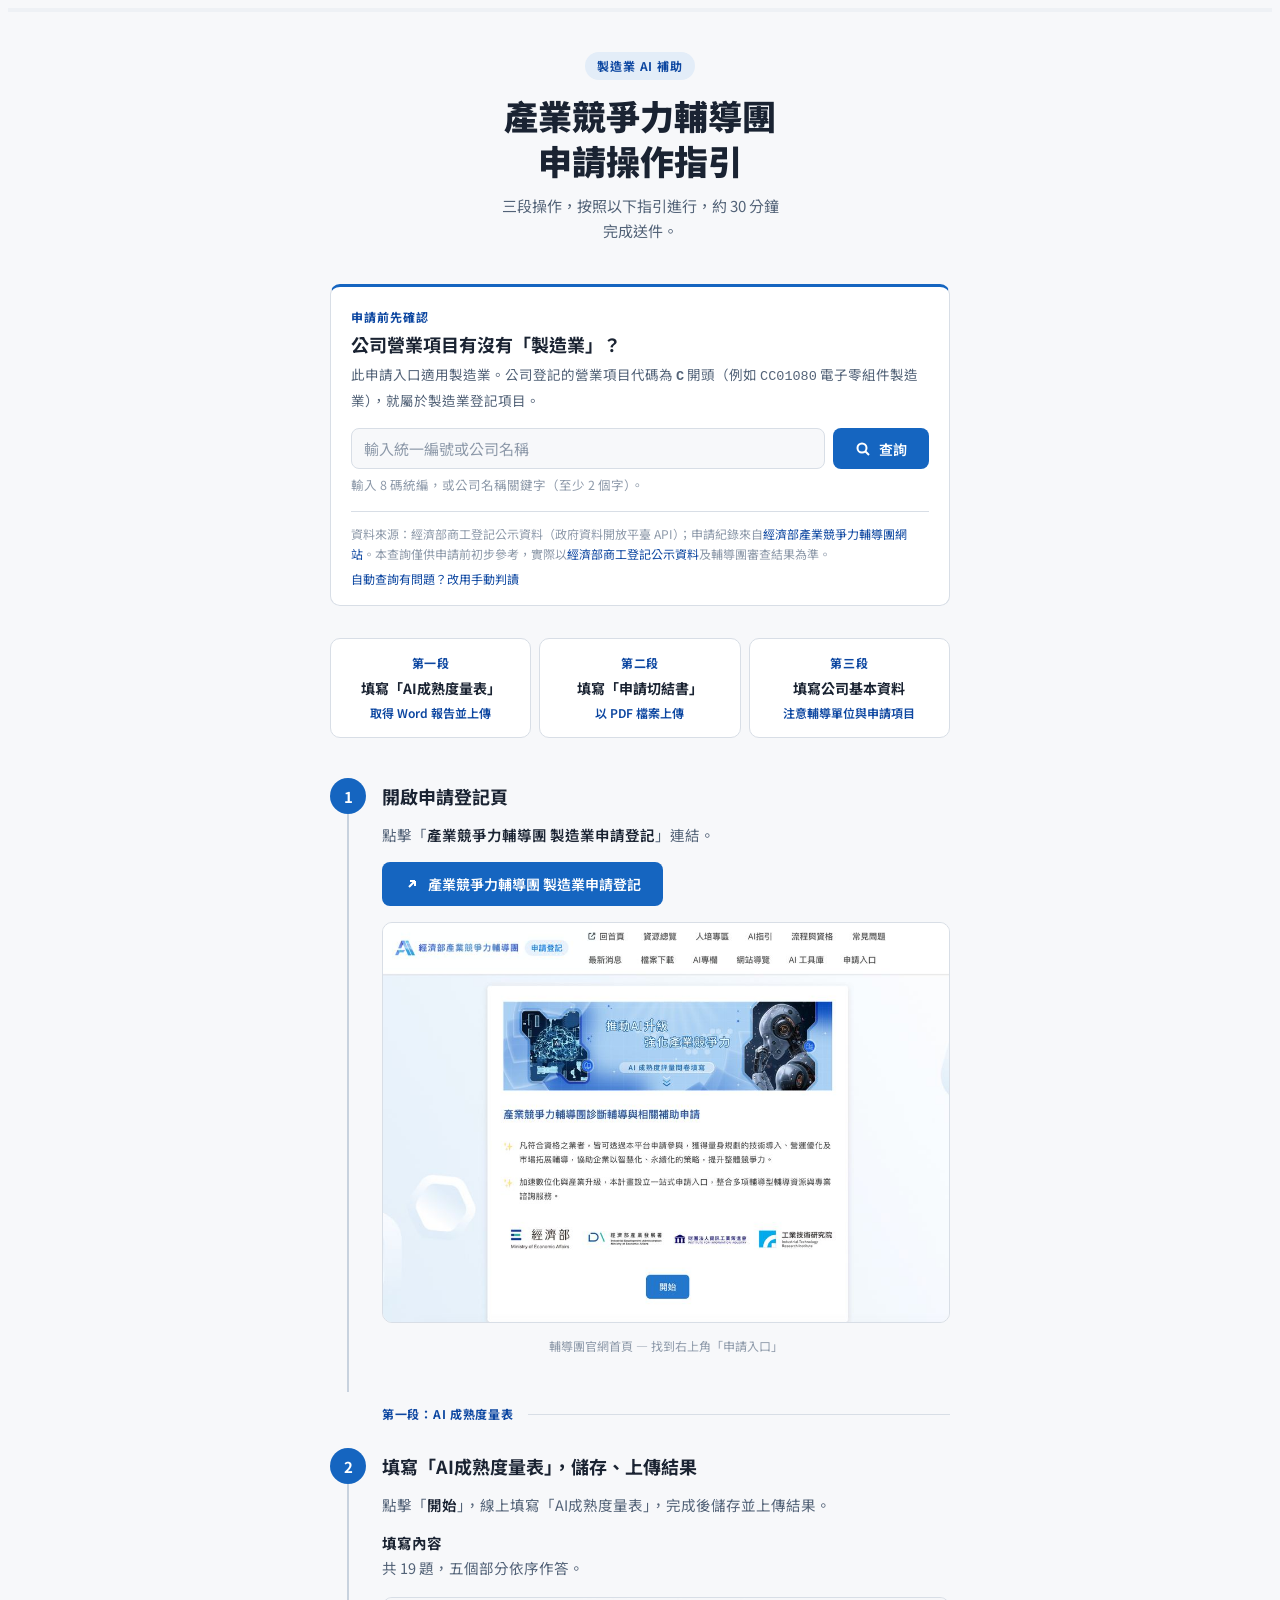
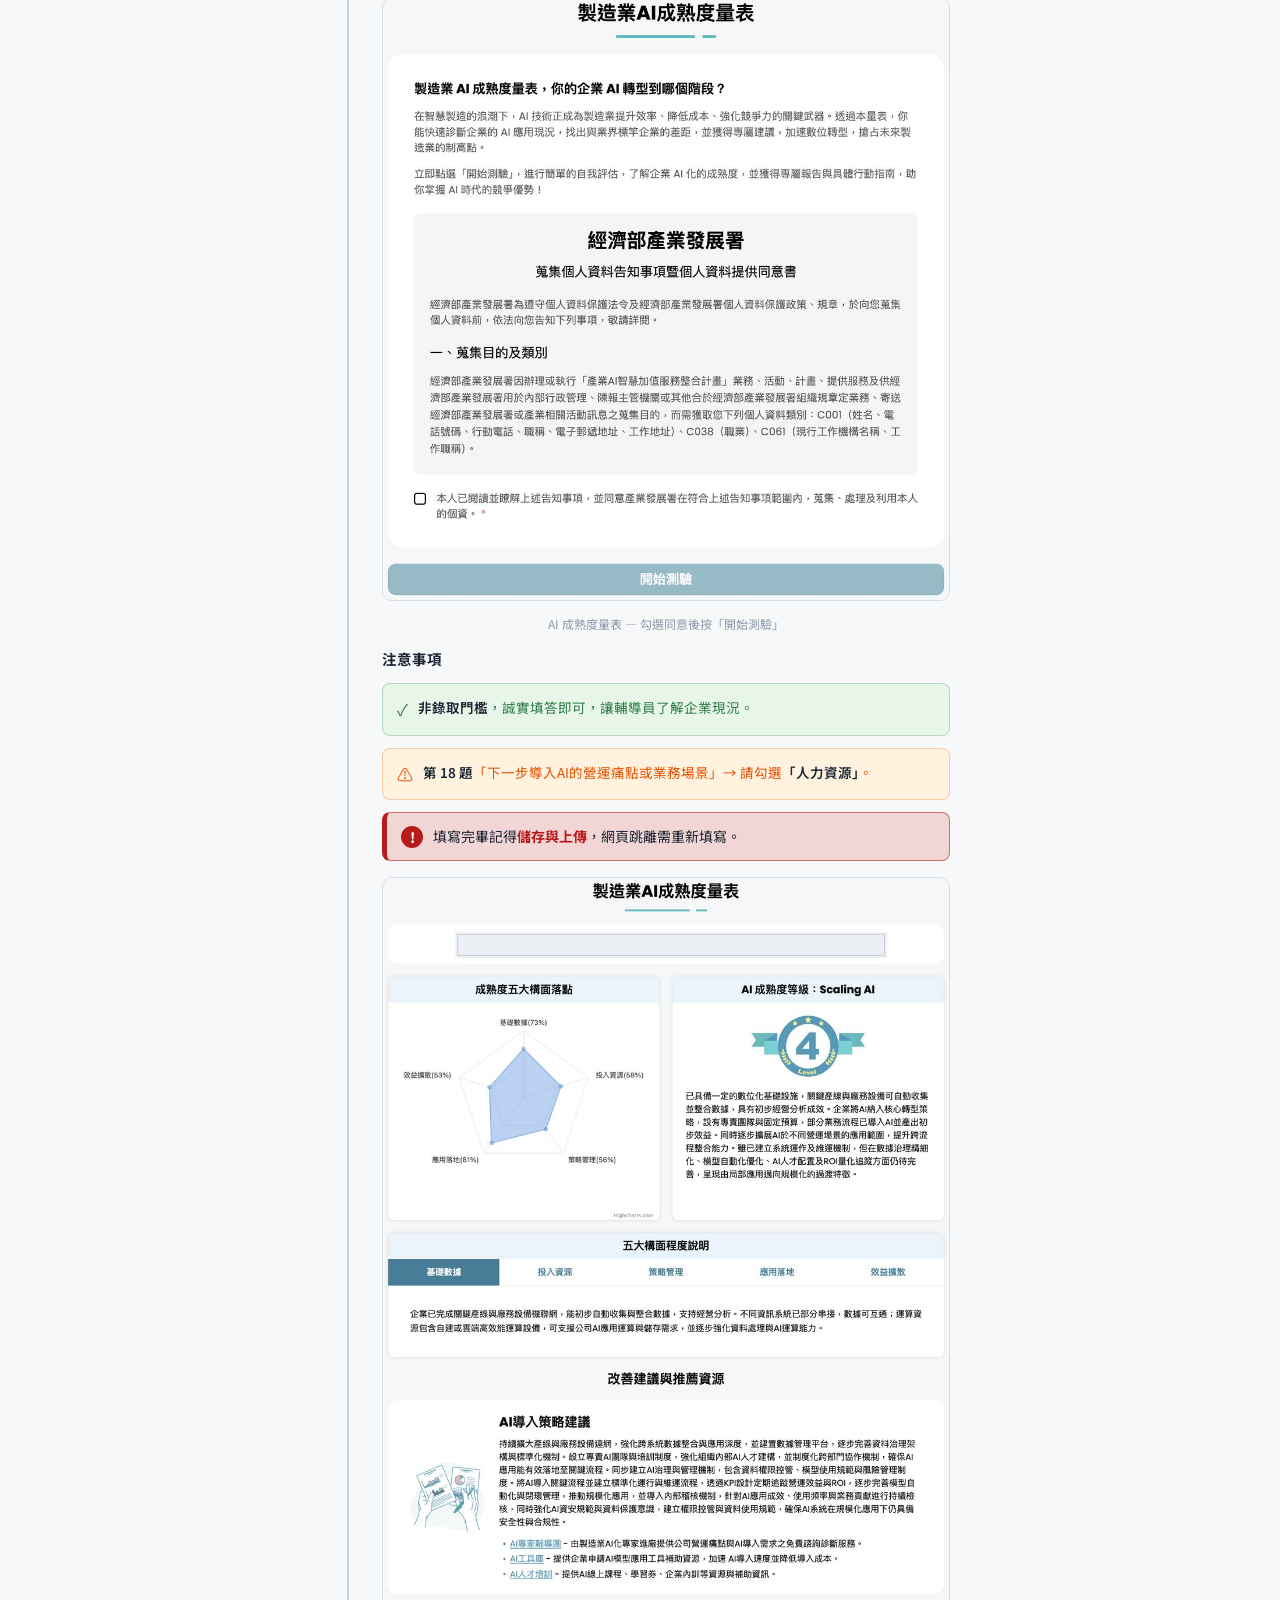
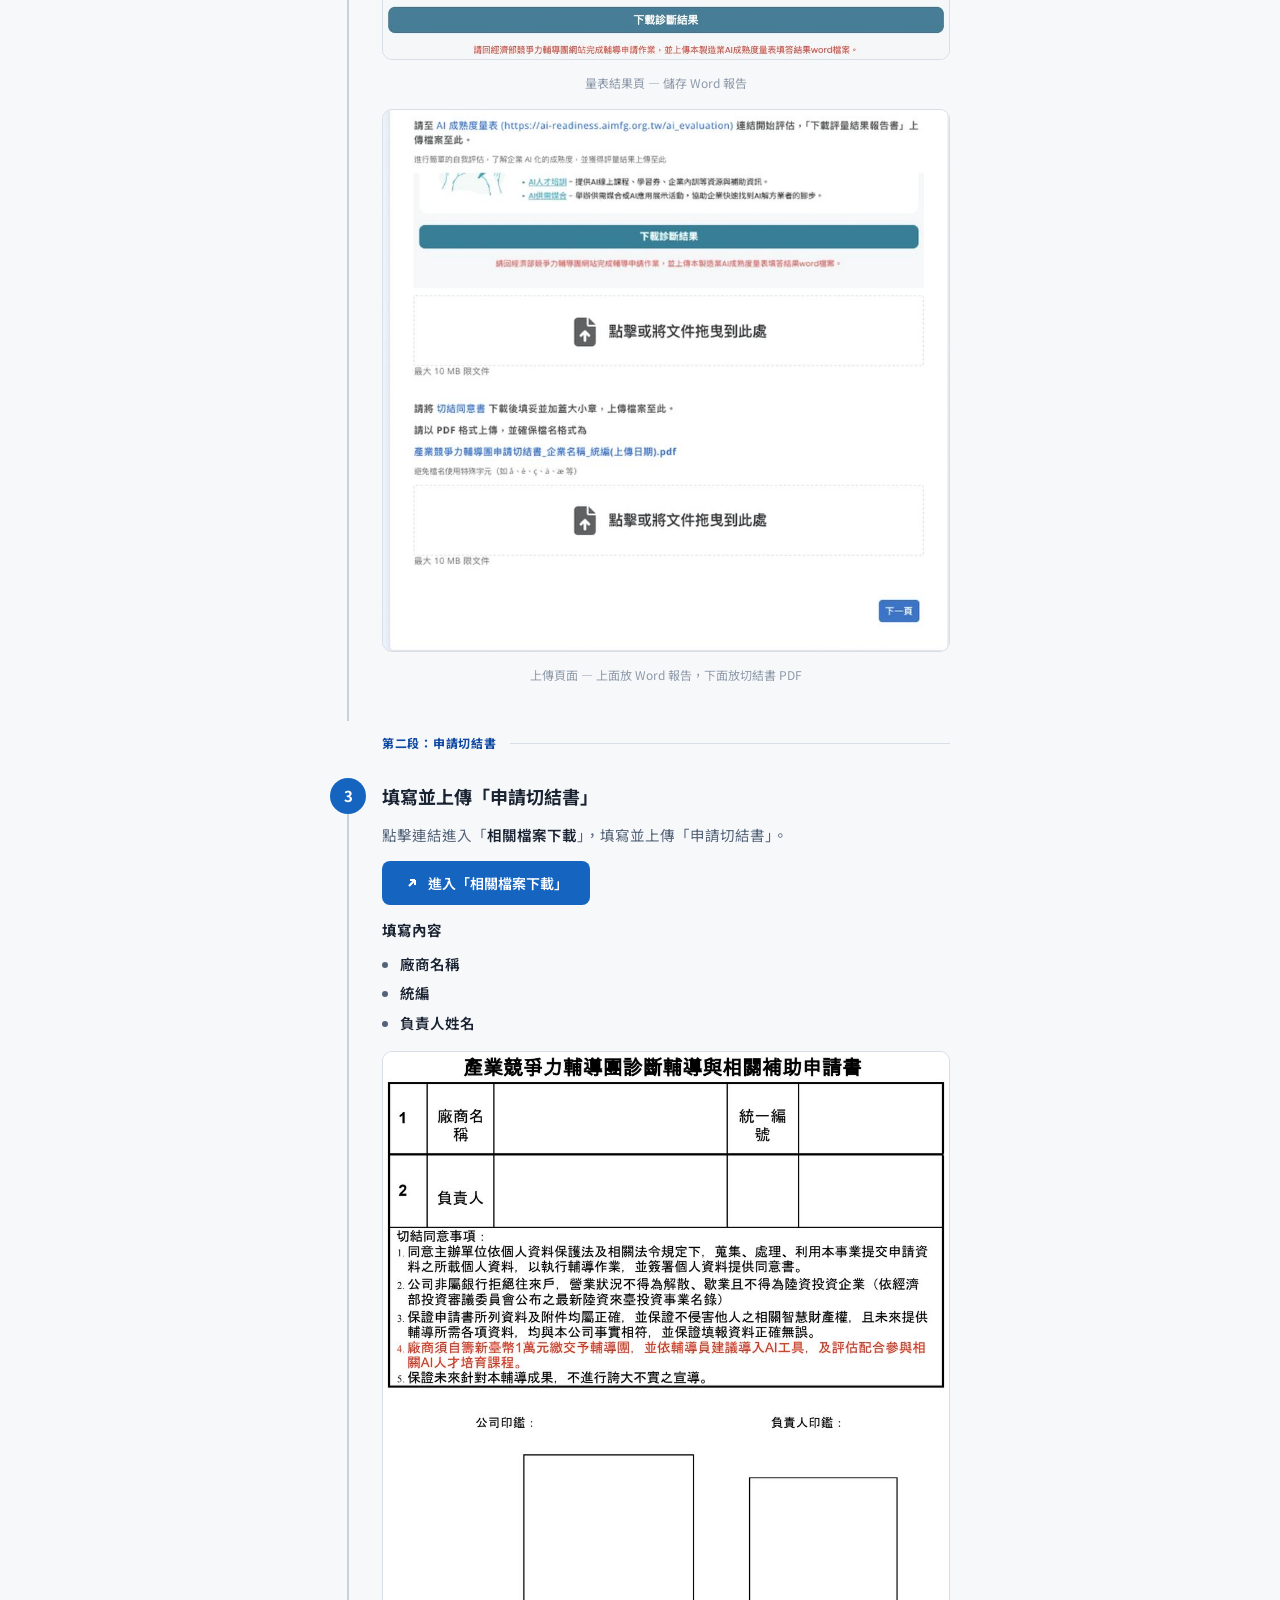
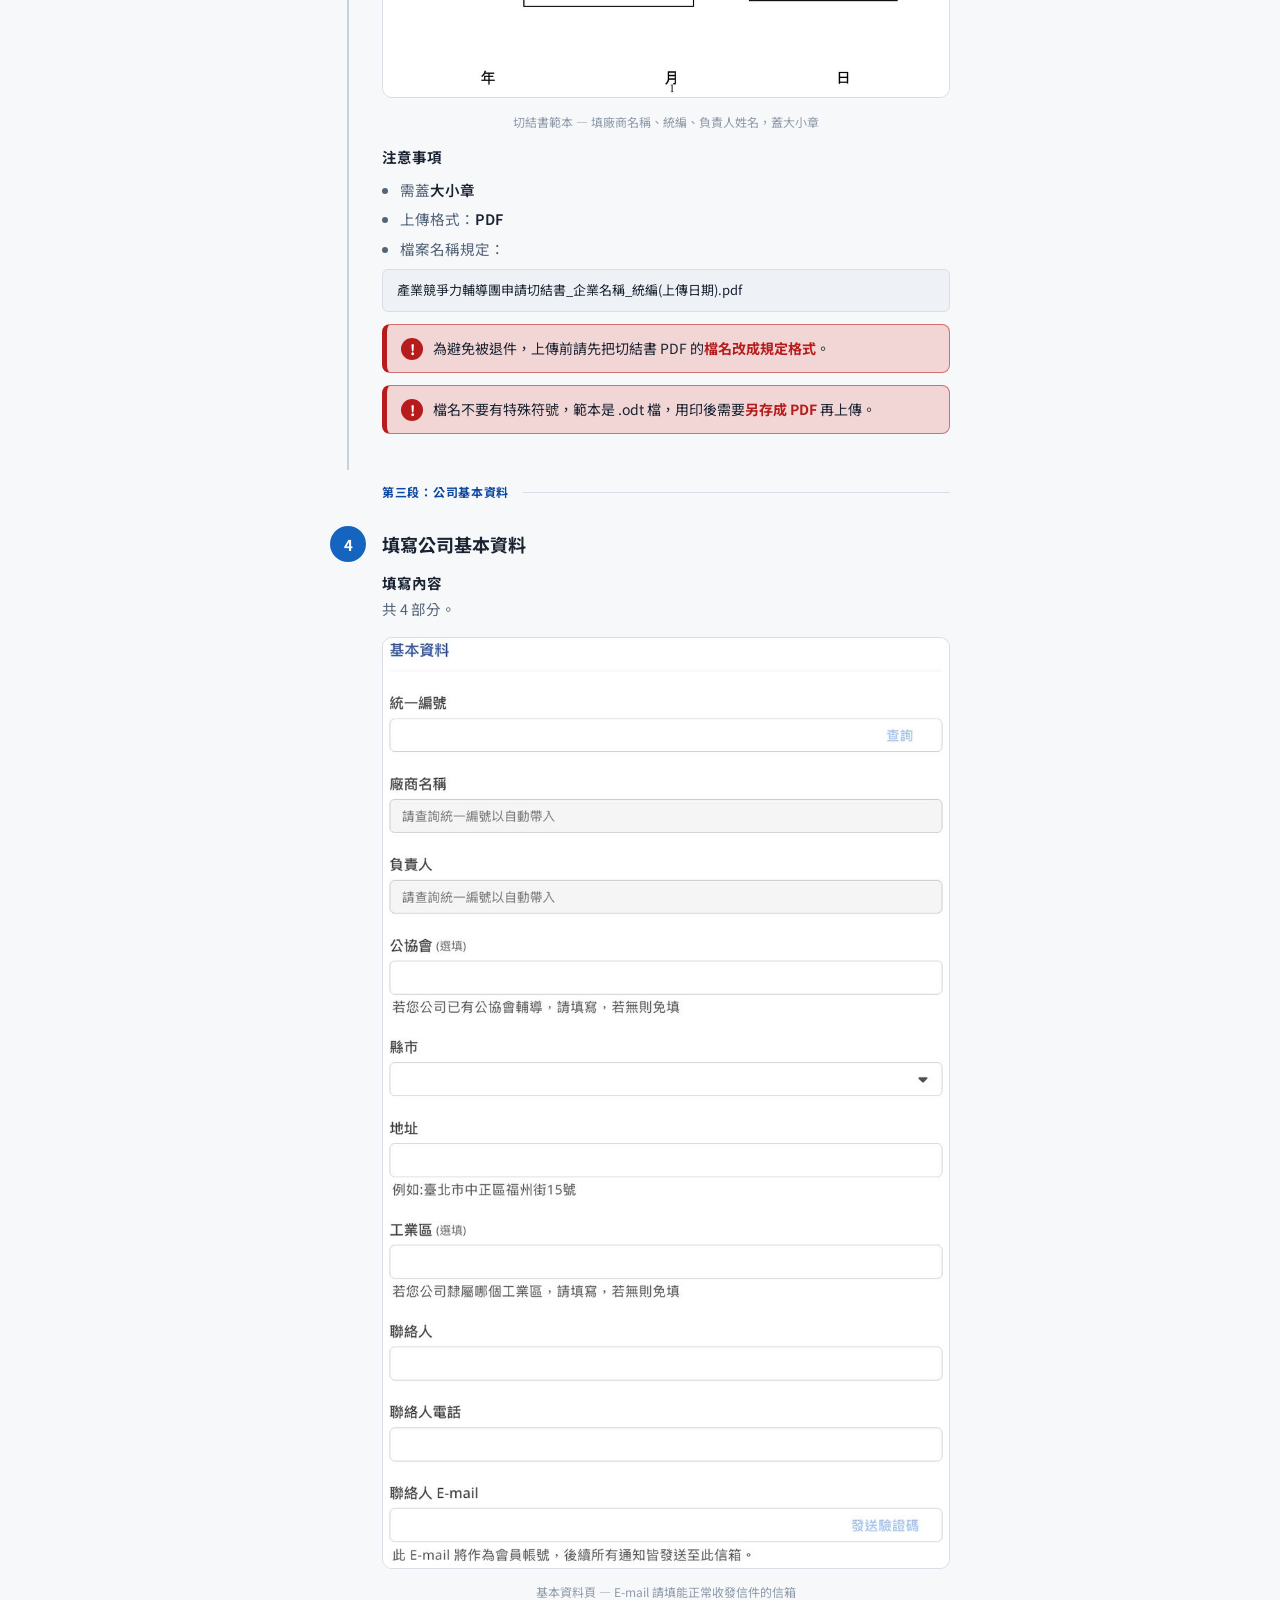
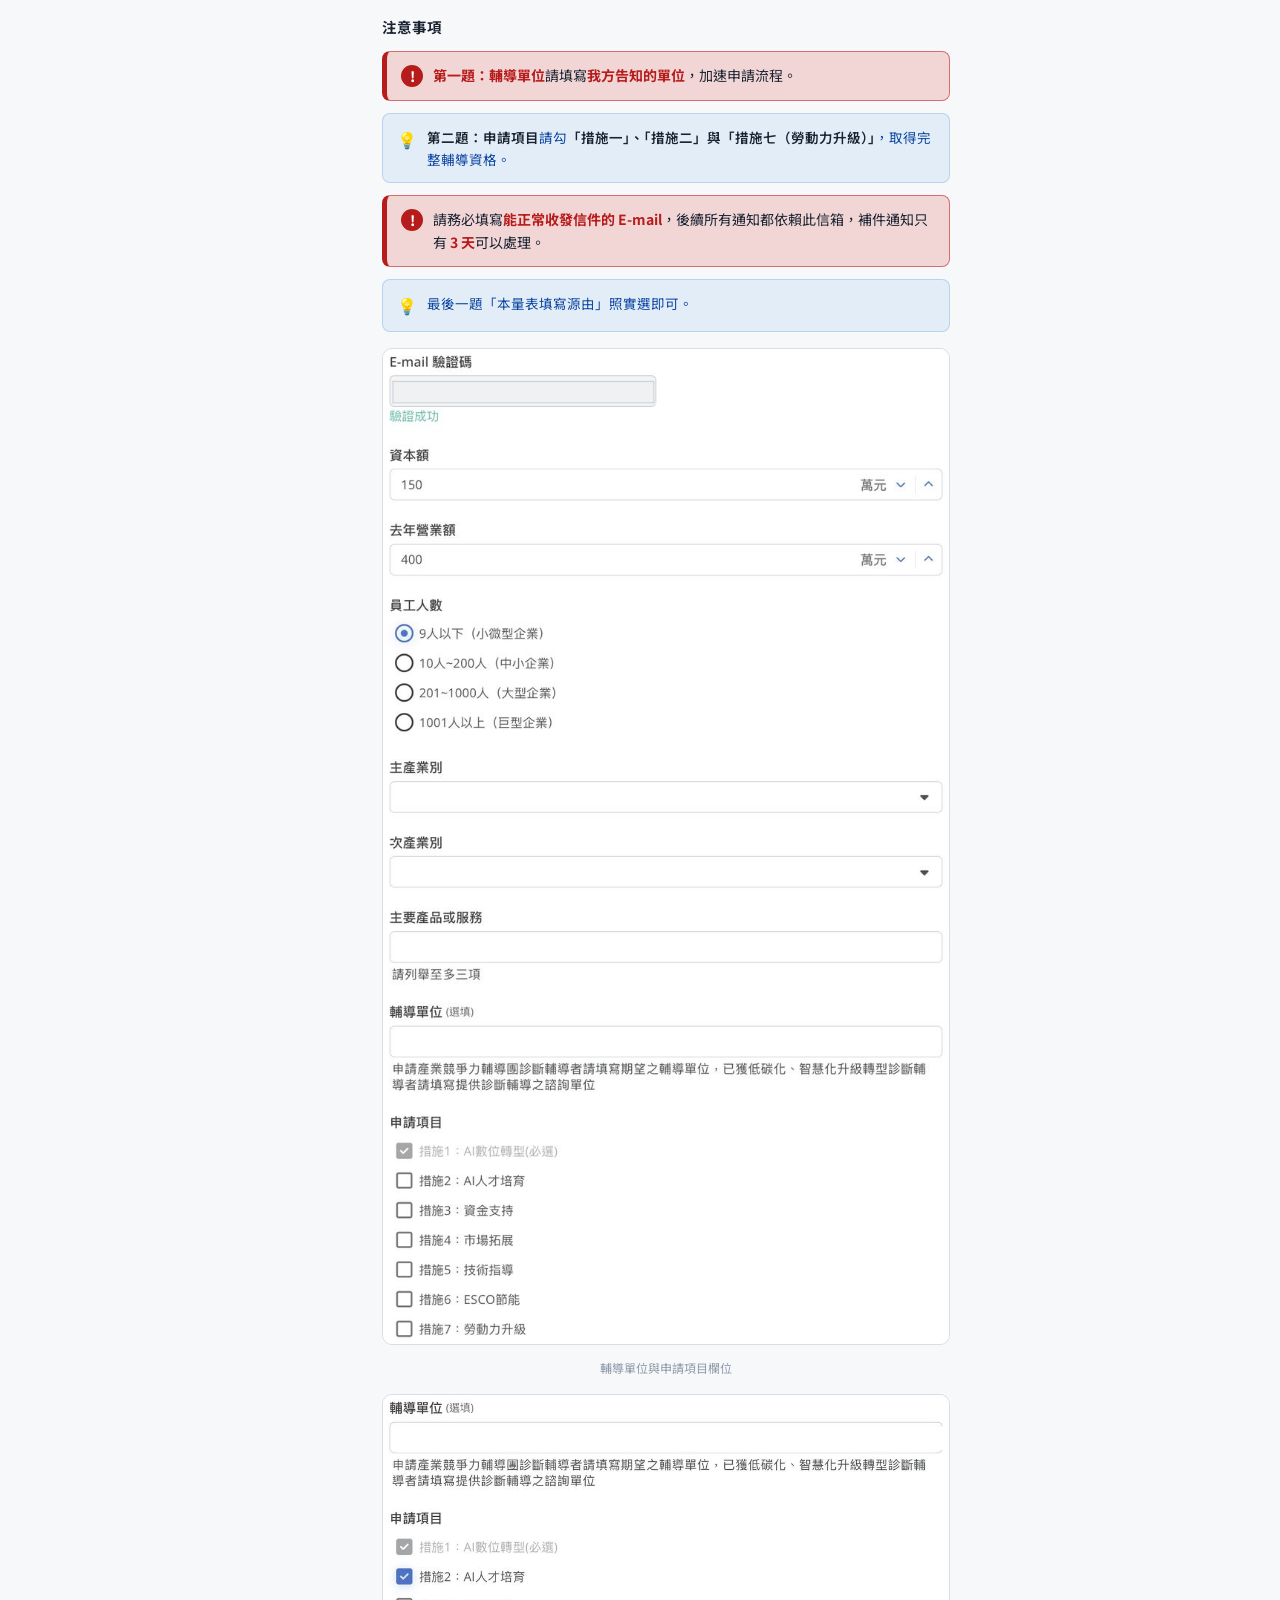
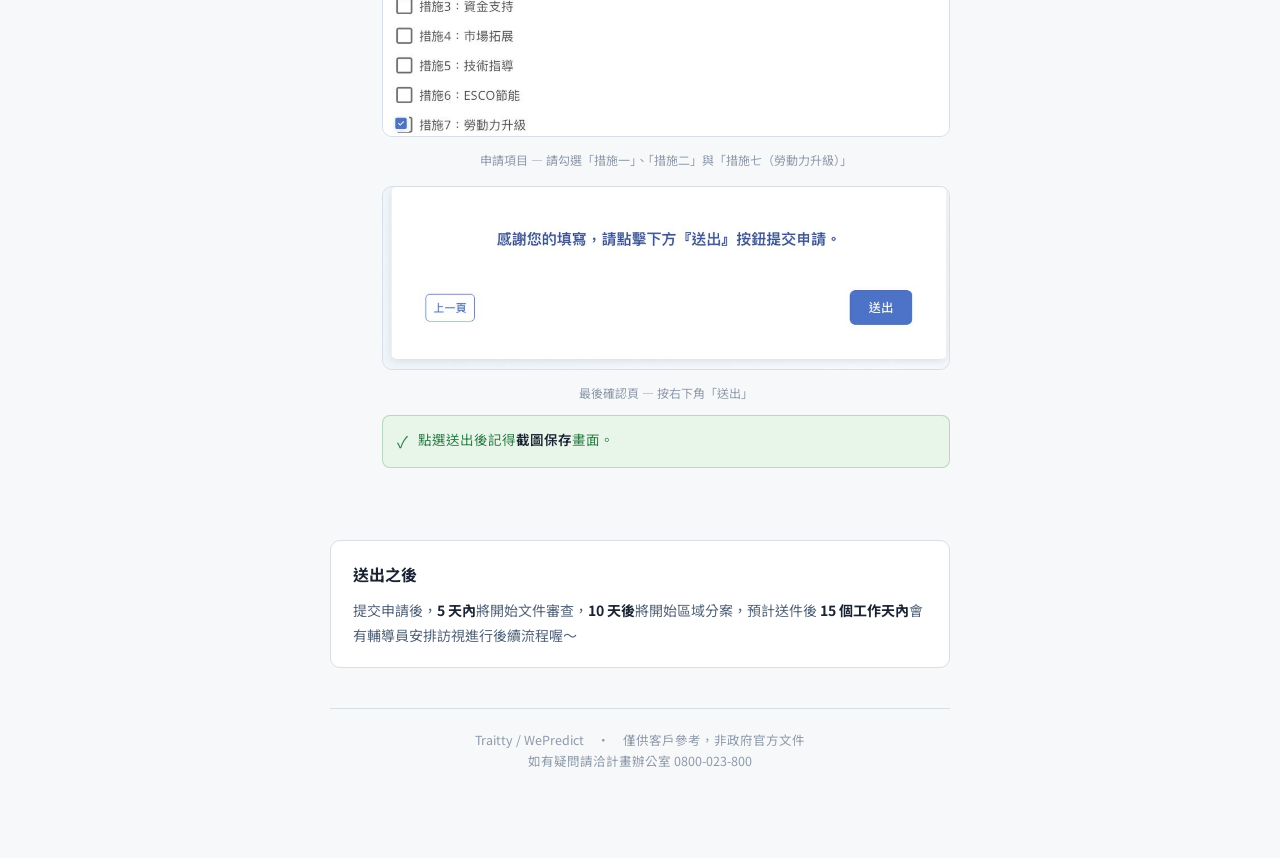
==== ida_ai/index.html @ 8582e39e "新增輔導團申請操作指引頁 (/ida_ai/) Co-Authored-By: Claude Sonnet 5.5 <noreply@anthropic.com> Claude-Session: ht" ====
<!DOCTYPE html>
<html lang="zh-Hant">
<head>
<meta charset="utf-8">
<meta name="viewport" content="width=device-width, initial-scale=1">
<title>輔導團申請操作指引 v13</title>
<link rel="preconnect" href="https://fonts.googleapis.com">
<link rel="preconnect" href="https://fonts.gstatic.com" crossorigin>
<link rel="stylesheet" href="https://fonts.googleapis.com/css2?family=Noto+Sans+TC:wght@400;500;600;700;900&display=swap">
<style>
/* Layout: single-column vertical stepper, max 620px, generous vertical rhythm */
:root {
  --bg: #F7F8FA;
  --surface: #FFFFFF;
  --surface-dim: #EEF1F5;
  --ink: #1A2332;
  --ink-2: #536378;
  --ink-3: #8E9AAA;
  --rule: #D8DEE6;
  --accent: #1565C0;
  --accent-soft: #E3EDF8;
  --accent-text: #0D47A1;
  --cta: #1565C0;
  --cta-hover: #0D47A1;
  --step-line: #C8D2DE;
  --warn: #E65100;
  --warn-soft: #FFF3E0;
  --ok: #2E7D47;
  --ok-soft: #E8F5E9;
  --danger: #B71C1C;
  --danger-soft: #FFEBEE;
  --sans: "Noto Sans TC", system-ui, sans-serif;
  --radius: 10px;
}
@media (prefers-color-scheme: dark) {
  :root:not([data-theme="light"]) {
    --bg: #0E1319;
    --surface: #171E28;
    --surface-dim: #1E2733;
    --ink: #E4EAF1;
    --ink-2: #A3B1C2;
    --ink-3: #6B7A8D;
    --rule: #2A3545;
    --accent: #64B5F6;
    --accent-soft: #152940;
    --accent-text: #90CAF9;
    --cta: #42A5F5;
    --cta-hover: #64B5F6;
    --step-line: #2A3545;
    --warn: #FFB74D;
    --warn-soft: #2A1F0E;
    --ok: #81C784;
    --ok-soft: #0E2A14;
    --danger: #FF8A80;
    --danger-soft: #2A1010;
    color-scheme: dark;
  }
}
:root[data-theme="dark"] {
  --bg: #0E1319;
  --surface: #171E28;
  --surface-dim: #1E2733;
  --ink: #E4EAF1;
  --ink-2: #A3B1C2;
  --ink-3: #6B7A8D;
  --rule: #2A3545;
  --accent: #64B5F6;
  --accent-soft: #152940;
  --accent-text: #90CAF9;
  --cta: #42A5F5;
  --cta-hover: #64B5F6;
  --step-line: #2A3545;
  --warn: #FFB74D;
  --warn-soft: #2A1F0E;
  --ok: #81C784;
  --ok-soft: #0E2A14;
  --danger: #FF8A80;
  --danger-soft: #2A1010;
  color-scheme: dark;
}

* { box-sizing: border-box; }
body {
  background: var(--bg);
  color: var(--ink);
  font-family: var(--sans);
  font-size: 15px;
  line-height: 1.7;
  padding-inline: 16px;
  padding-block: 0;
  -webkit-font-smoothing: antialiased;
}
.wrap {
  max-width: 620px;
  margin: 0 auto;
  padding-block: 40px 80px;
}
a { color: var(--accent-text); text-decoration: none; }
a:hover { text-decoration: underline; }
p { margin: 0; }
img { max-width: 100%; }

/* ── Header ── */
.header {
  text-align: center;
  margin-bottom: 40px;
}
.header .badge {
  display: inline-block;
  font-size: 12px;
  font-weight: 700;
  letter-spacing: .08em;
  color: var(--accent-text);
  background: var(--accent-soft);
  padding: 4px 12px;
  border-radius: 20px;
  margin-bottom: 14px;
}
.header h1 {
  font-size: clamp(26px, 6vw, 34px);
  font-weight: 900;
  line-height: 1.3;
  margin: 0 0 10px;
  text-wrap: balance;
}
.header .sub {
  color: var(--ink-2);
  font-size: 15px;
  max-width: 36ch;
  margin: 0 auto;
}

/* ── Overview cards ── */
.overview {
  display: grid;
  grid-template-columns: repeat(3, 1fr);
  gap: 8px;
  margin-bottom: 40px;
}
@media (max-width: 520px) {
  .overview { grid-template-columns: 1fr; }
}
.ov-card {
  background: var(--surface);
  border: 1px solid var(--rule);
  border-radius: var(--radius);
  padding: 14px 16px;
  text-align: center;
}
.ov-card .ov-n {
  font-size: 12px;
  font-weight: 700;
  color: var(--accent-text);
  letter-spacing: .06em;
  margin-bottom: 4px;
}
.ov-card .ov-title {
  font-size: 14px;
  font-weight: 700;
  margin-bottom: 2px;
}
.ov-card .ov-out {
  font-size: 12px;
  color: var(--accent-text);
  font-weight: 600;
}

/* ── Stepper ── */
.stepper {
  position: relative;
  display: flex;
  flex-direction: column;
  gap: 0;
}

.step {
  position: relative;
  padding-left: 52px;
  padding-bottom: 36px;
}
.step::before {
  content: "";
  position: absolute;
  left: 17px;
  top: 36px;
  bottom: 0;
  width: 2px;
  background: var(--step-line);
}
.step:last-child::before { display: none; }

.step-num {
  position: absolute;
  left: 0;
  top: 0;
  width: 36px;
  height: 36px;
  border-radius: 50%;
  background: var(--accent);
  color: #fff;
  font-size: 15px;
  font-weight: 700;
  display: flex;
  align-items: center;
  justify-content: center;
  z-index: 1;
}
.step.done .step-num {
  background: var(--ok);
}

.step-title {
  font-size: 18px;
  font-weight: 700;
  line-height: 36px;
  margin-bottom: 8px;
}

.step-body {
  color: var(--ink-2);
  font-size: 14.5px;
  line-height: 1.75;
}
.step-body b, .step-body strong { color: var(--ink); font-weight: 600; }
.step-body .lbl { margin-top: 12px; color: var(--ink); font-weight: 700; }
.step-body .lbl:first-child { margin-top: 0; }
.step-body ul {
  margin: 8px 0 0;
  padding-left: 18px;
  display: flex;
  flex-direction: column;
  gap: 4px;
}

/* ── CTA Button ── */
.cta-wrap {
  margin-top: 14px;
}
.cta {
  display: inline-flex;
  align-items: center;
  gap: 8px;
  background: var(--cta);
  color: #fff;
  font-family: var(--sans);
  font-size: 14px;
  font-weight: 600;
  padding: 10px 22px;
  border-radius: 8px;
  text-decoration: none;
  transition: background .15s;
  border: none;
  cursor: pointer;
}
.cta:hover { background: var(--cta-hover); text-decoration: none; }
.cta svg { flex-shrink: 0; }

/* ── Browser mockup ── */
.mockup {
  margin-top: 16px;
  background: var(--surface);
  border: 1px solid var(--rule);
  border-radius: var(--radius);
  overflow: hidden;
  position: relative;
}
.mockup-label {
  position: absolute;
  top: 36px;
  right: 8px;
  font-size: 12px;
  color: var(--ink-3);
  background: var(--surface-dim);
  padding: 2px 6px;
  border-radius: 4px;
  pointer-events: none;
  opacity: .7;
  letter-spacing: .04em;
}
.mockup-bar {
  display: flex;
  align-items: center;
  gap: 6px;
  padding: 8px 12px;
  background: var(--surface-dim);
  border-bottom: 1px solid var(--rule);
}
.mockup-dot {
  width: 8px; height: 8px;
  border-radius: 50%;
  background: var(--rule);
}
.mockup-url {
  flex: 1;
  min-width: 0;
  background: var(--surface);
  border-radius: 4px;
  padding: 3px 10px;
  font-size: 12px;
  color: var(--ink-3);
  font-family: "SF Mono", "Menlo", monospace;
  white-space: nowrap;
  overflow: hidden;
  text-overflow: ellipsis;
}
.mockup-body {
  padding: 20px 18px;
  min-height: 100px;
  display: flex;
  flex-direction: column;
  gap: 10px;
}
.mockup-body .mock-label {
  font-size: 12px;
  font-weight: 700;
  color: var(--accent-text);
  letter-spacing: .05em;
}
.mockup-body .mock-heading {
  font-size: 16px;
  font-weight: 700;
  color: var(--ink);
}
.mockup-body .mock-text {
  font-size: 12px;
  color: var(--ink-3);
  line-height: 1.6;
}

/* Highlight pointer in mockup */
.mock-highlight {
  display: inline-flex;
  align-items: center;
  gap: 6px;
  background: var(--accent-soft);
  border: 2px dashed var(--accent);
  border-radius: 6px;
  padding: 8px 14px;
  font-size: 13px;
  font-weight: 600;
  color: var(--accent-text);
  position: relative;
}
.mock-highlight .pointer {
  font-size: 18px;
  animation: point 1s ease-in-out infinite;
}
@keyframes point {
  0%, 100% { transform: translateX(0); }
  50% { transform: translateX(5px); }
}
@media (prefers-reduced-motion: reduce) {
  .mock-highlight .pointer { animation: none; }
}

.mock-btn {
  display: inline-block;
  background: var(--accent);
  color: #fff;
  font-size: 12px;
  font-weight: 600;
  padding: 6px 16px;
  border-radius: 5px;
}

.mock-upload-zone {
  border: 2px dashed var(--rule);
  border-radius: 6px;
  padding: 14px;
  text-align: center;
  font-size: 12px;
  color: var(--ink-3);
}

/* ── Tip / Warn boxes ── */
.tip {
  margin-top: 12px;
  padding: 12px 14px;
  border-radius: 8px;
  font-size: 13.5px;
  line-height: 1.65;
  display: flex;
  gap: 10px;
  align-items: flex-start;
}
.tip.warn { background: var(--warn-soft); color: var(--warn); border: 1px solid color-mix(in srgb, var(--warn) 25%, transparent); }
.tip.ok   { background: var(--ok-soft);   color: var(--ok);   border: 1px solid color-mix(in srgb, var(--ok) 25%, transparent); }
.tip.info { background: var(--accent-soft); color: var(--accent-text); border: 1px solid color-mix(in srgb, var(--accent) 20%, transparent); }
/* v13：紅色提醒加強 — 內文用主文字色，重點字紅色粗體，左側紅色邊條，實心圓形驚嘆號 */
.tip.danger {
  background: color-mix(in srgb, var(--danger) 18%, var(--surface));
  color: var(--ink);
  border: 1px solid color-mix(in srgb, var(--danger) 55%, transparent);
  border-left: 5px solid var(--danger);
  font-size: 14px;
}
.tip-icon { font-size: 16px; flex-shrink: 0; line-height: 1.65; }
.tip b { font-weight: 600; }
.tip.danger b { color: var(--danger); font-weight: 700; }
.tip.danger .tip-icon {
  width: 22px;
  height: 22px;
  margin-top: 1px;
  border-radius: 50%;
  background: var(--danger);
  color: var(--surface);
  font-size: 14px;
  font-weight: 800;
  line-height: 1;
  display: inline-flex;
  align-items: center;
  justify-content: center;
}

/* ── File name display ── */
.fname {
  margin-top: 8px;
  background: var(--surface-dim);
  border: 1px solid var(--rule);
  border-radius: 6px;
  padding: 10px 14px;
  font-size: 13px;
  font-family: "SF Mono", "Menlo", "Noto Sans TC", monospace;
  word-break: break-all;
  line-height: 1.6;
  color: var(--ink);
}

/* ── Section divider ── */
.phase-break {
  display: flex;
  align-items: center;
  gap: 14px;
  margin: 12px 0 24px 52px;
  font-size: 12px;
  font-weight: 700;
  color: var(--accent-text);
  letter-spacing: .06em;
}
.phase-break::after {
  content: "";
  flex: 1;
  height: 1px;
  background: var(--rule);
}

/* ── Footer ── */
.footer {
  margin-top: 40px;
  padding-top: 20px;
  border-top: 1px solid var(--rule);
  color: var(--ink-3);
  font-size: 12.5px;
  line-height: 1.7;
  text-align: center;
}

/* ── Progress bar at top ── */
.progress-track {
  position: sticky;
  top: env(safe-area-inset-top, 0px);
  left: 0; right: 0;
  height: 4px;
  background: var(--surface-dim);
  z-index: 100;
  margin-inline: -16px;
}
.progress-fill {
  height: 100%;
  width: 0%;
  background: var(--accent);
  transition: width .2s;
}

/* ── 製造業營業項目快篩 ── */
.check {
  background: var(--surface);
  border: 1px solid var(--rule);
  border-top: 3px solid var(--accent);
  border-radius: var(--radius);
  padding: 20px 20px 18px;
  margin-bottom: 32px;
}
.check-kicker {
  font-size: 12px;
  font-weight: 700;
  letter-spacing: .08em;
  color: var(--accent-text);
  margin-bottom: 4px;
}
.check h2 {
  font-size: 18px;
  font-weight: 700;
  line-height: 1.45;
  margin: 0 0 6px;
  text-wrap: balance;
}
.check-lead {
  font-size: 13.5px;
  color: var(--ink-2);
  line-height: 1.7;
}
.mono {
  font-family: "SF Mono", "Menlo", "Consolas", monospace;
  font-variant-numeric: tabular-nums;
}
.ck-step {
  display: grid;
  grid-template-columns: 24px minmax(0, 1fr);
  gap: 10px;
  margin-top: 18px;
}
.ck-n {
  width: 24px;
  height: 24px;
  border-radius: 50%;
  border: 1.5px solid var(--accent);
  color: var(--accent-text);
  font-size: 12px;
  font-weight: 700;
  display: flex;
  align-items: center;
  justify-content: center;
  margin-top: 1px;
}
.ck-t {
  font-size: 14px;
  font-weight: 600;
  color: var(--ink);
  line-height: 1.6;
  margin-bottom: 8px;
}
.ck-t small {
  display: block;
  font-size: 12.5px;
  font-weight: 400;
  color: var(--ink-3);
}
.ck-row {
  display: flex;
  flex-wrap: wrap;
  gap: 8px;
}
.ck-input, .ck-paste {
  font-family: var(--sans);
  color: var(--ink);
  background: var(--bg);
  border: 1px solid var(--rule);
  border-radius: 8px;
}
.ck-input {
  flex: 1 1 200px;
  min-width: 0;
  font-size: 15px;
  padding: 9px 12px;
}
.ck-paste {
  display: block;
  width: 100%;
  min-height: 92px;
  resize: vertical;
  font-size: 13px;
  line-height: 1.6;
  padding: 10px 12px;
}
.ck-input:focus, .ck-paste:focus {
  outline: 2px solid var(--accent);
  outline-offset: 1px;
}
.ck-input::placeholder, .ck-paste::placeholder { color: var(--ink-3); }
.cta[aria-disabled="true"] {
  background: var(--surface-dim);
  color: var(--ink-3);
  cursor: not-allowed;
}
.ck-hint {
  font-size: 12.5px;
  color: var(--ink-3);
  margin-top: 6px;
  line-height: 1.6;
}
.ck-hint.err { color: var(--danger); }
.ck-clear {
  margin-top: 6px;
  font-family: var(--sans);
  font-size: 12.5px;
  color: var(--accent-text);
  background: none;
  border: 0;
  padding: 2px 0;
  cursor: pointer;
}
.ck-clear:hover { text-decoration: underline; }
.ck-wait {
  font-size: 13px;
  color: var(--ink-3);
  background: var(--surface-dim);
  border: 1px dashed var(--rule);
  border-radius: 8px;
  padding: 12px 14px;
}
.ck-result {
  border-radius: 8px;
  padding: 14px;
  font-size: 13.5px;
  line-height: 1.65;
}
.ck-result.ok { background: var(--ok-soft); color: var(--ok); border: 1px solid color-mix(in srgb, var(--ok) 25%, transparent); }
.ck-result.no { background: var(--warn-soft); color: var(--warn); border: 1px solid color-mix(in srgb, var(--warn) 25%, transparent); }
.ck-result.none { background: var(--surface-dim); color: var(--ink-2); border: 1px solid var(--rule); }
.ck-verdict {
  font-size: 15px;
  font-weight: 700;
}
.ck-co {
  margin-top: 2px;
  font-size: 13px;
  color: var(--ink-2);
}
.ck-sub { margin-top: 6px; }
.ck-list {
  list-style: none;
  margin: 10px 0 0;
  padding: 0;
  display: flex;
  flex-direction: column;
  gap: 6px;
}
.ck-list li {
  display: grid;
  grid-template-columns: 5.6em minmax(0, 1fr);
  gap: 10px;
  align-items: baseline;
  background: var(--surface);
  color: var(--ink);
  border-radius: 6px;
  padding: 7px 10px;
}
.ck-code {
  font-size: 12.5px;
  font-weight: 600;
  letter-spacing: .02em;
  color: var(--accent-text);
}
.ck-result details { margin-top: 10px; color: var(--ink-2); }
.ck-list.muted li { color: var(--ink-2); }
.ck-list.muted .ck-code { color: var(--ink-3); }
.ck-result summary { cursor: pointer; font-size: 12.5px; }
.ck-warn-line {
  margin-top: 8px;
  font-size: 12.5px;
  color: var(--danger);
}
.ck-note {
  margin-top: 16px;
  padding-top: 12px;
  border-top: 1px solid var(--rule);
  font-size: 12px;
  color: var(--ink-3);
  line-height: 1.65;
}

/* ── v8：自動查詢 ── */
.ck-form { margin-top: 16px; }
.ck-out { margin-top: 12px; }
.ck-out:empty, .ck-mout:empty { display: none; }
.ck-mout { margin-top: 14px; }
.ck-loading {
  display: flex;
  align-items: center;
  gap: 10px;
}
.ck-spin {
  width: 14px;
  height: 14px;
  flex-shrink: 0;
  border-radius: 50%;
  border: 2px solid var(--rule);
  border-top-color: var(--accent);
  animation: ck-spin .8s linear infinite;
}
@keyframes ck-spin { to { transform: rotate(360deg); } }
@media (prefers-reduced-motion: reduce) { .ck-spin { animation-duration: 2.4s; } }
.ck-picks-h {
  font-size: 13.5px;
  font-weight: 600;
  color: var(--ink);
  margin-bottom: 8px;
}
.ck-pick-list {
  list-style: none;
  margin: 0;
  padding: 0;
  display: flex;
  flex-direction: column;
  gap: 6px;
}
.ck-pick {
  width: 100%;
  display: grid;
  grid-template-columns: minmax(0, 1fr) auto;
  gap: 2px 12px;
  text-align: left;
  font-family: var(--sans);
  background: var(--bg);
  color: var(--ink);
  border: 1px solid var(--rule);
  border-radius: 8px;
  padding: 9px 12px;
  cursor: pointer;
}
.ck-pick:hover, .ck-pick:focus-visible {
  border-color: var(--accent);
  background: var(--accent-soft);
  outline: none;
}
.ck-pick-name { font-size: 14px; font-weight: 600; min-width: 0; }
.ck-pick-meta { font-size: 12.5px; color: var(--accent-text); align-self: center; }
.ck-pick-addr { grid-column: 1 / -1; font-size: 12px; color: var(--ink-3); }
.ck-manual {
  margin-top: 18px;
  padding-top: 4px;
  border-top: 1px dashed var(--rule);
}
.ck-manual-h {
  margin-top: 14px;
  font-size: 12px;
  font-weight: 700;
  letter-spacing: .08em;
  color: var(--accent-text);
}
.ck-manual .ck-step { margin-top: 12px; }
.ck-note-s {
  margin-top: 10px;
  font-size: 12px;
  color: var(--ink-3);
}
.ck-link {
  display: block;
  margin-top: 6px;
  padding: 0;
  font-family: var(--sans);
  font-size: 12px;
  color: var(--accent-text);
  background: none;
  border: 0;
  cursor: pointer;
}
.ck-link:hover { text-decoration: underline; }
.ck-link[hidden] { display: none; }
/* ── v11：輔導團申請紀錄（v12：放大結果） ── */
.ck-rec {
  margin-top: 10px;
  display: flex;
  flex-wrap: wrap;
  align-items: center;
  gap: 8px 12px;
  padding: 14px 16px;
  border-radius: 8px;
  border: 1px solid var(--rule);
  background: var(--surface-dim);
  font-size: 13.5px;
  line-height: 1.6;
  color: var(--ink-2);
}
.ck-rec.yes { border-color: color-mix(in srgb, var(--ok) 40%, transparent); }
.ck-rec-l { font-size: 15px; font-weight: 700; color: var(--ink); }
.ck-rec-b {
  display: inline-block;
  padding: 4px 16px;
  border-radius: 999px;
  font-size: 18px;
  font-weight: 700;
  line-height: 1.5;
  background: var(--surface);
  border: 1px solid var(--rule);
  color: var(--ink);
}
.ck-rec.yes .ck-rec-b {
  background: var(--ok-soft);
  color: var(--ok);
  border: 1.5px solid color-mix(in srgb, var(--ok) 45%, transparent);
}
.ck-rec > a { margin-left: auto; font-size: 12px; color: var(--accent-text); }
.ck-rec-s { flex-basis: 100%; font-size: 12.5px; color: var(--ink-2); }
.ck-tel { white-space: nowrap; color: var(--accent-text); }
</style>

</head>
<body>
<div class="progress-track"><div class="progress-fill" id="pf"></div></div>
<div class="wrap">
<header class="header">
  <span class="badge">製造業 AI 補助</span>
  <h1>產業競爭力輔導團<br>申請操作指引</h1>
  <p class="sub">三段操作，按照以下指引進行，約 30 分鐘完成送件。</p>
</header>
<section class="check" id="check" aria-labelledby="ck-h">
  <div class="check-kicker">申請前先確認</div>
  <h2 id="ck-h">公司營業項目有沒有「製造業」？</h2>
  <p class="check-lead">此申請入口適用製造業。公司登記的營業項目代碼為 <b class="mono">C</b> 開頭（例如 <span class="mono">CC01080</span> 電子零組件製造業），就屬於製造業登記項目。</p>

  <form class="ck-row ck-form" id="ck-form" autocomplete="off" novalidate>
    <input class="ck-input" id="ck-q" type="text" enterkeyhint="search" placeholder="輸入統一編號或公司名稱" aria-label="統一編號或公司名稱" aria-describedby="ck-hint">
    <button class="cta" id="ck-btn" type="submit"><svg width="16" height="16" fill="none" stroke="currentColor" stroke-width="2" aria-hidden="true"><circle cx="7" cy="7" r="4.5"/><path d="M10.5 10.5L14 14"/></svg>查詢</button>
  </form>
  <p class="ck-hint" id="ck-hint">輸入 8 碼統編，或公司名稱關鍵字（至少 2 個字）。</p>

  <div class="ck-out" id="ck-out" aria-live="polite"></div>

  <div class="ck-manual" id="ck-manual" hidden>
    <div class="ck-manual-h">手動判讀</div>
    <div class="ck-step">
      <div class="ck-n">1</div>
      <div>
        <div class="ck-t">開啟公司資料頁</div>
        <a class="cta" id="ck-go" target="_blank" rel="noopener" role="link" aria-disabled="true"><svg width="16" height="16" fill="none" stroke="currentColor" stroke-width="2" aria-hidden="true"><path d="M5 11L11 5M11 5H6M11 5V10"/></svg>開啟台灣公司網</a>
        <p class="ck-hint" id="ck-go-hint">請先在上方輸入統編或公司名稱。</p>
      </div>
    </div>
    <div class="ck-step">
      <div class="ck-n">2</div>
      <div>
        <div class="ck-t">全選、複製，貼到下面<small>電腦：Ctrl + A（Mac：⌘ + A）全選 → 複製　手機：長按「所營事業資料」拖曳選取整段 → 複製</small></div>
        <textarea class="ck-paste" id="ck-paste" placeholder="把公司資料頁的內容貼在這裡，會自動判讀" aria-label="貼上公司資料頁內容"></textarea>
      </div>
    </div>
    <div class="ck-mout" id="ck-mout" aria-live="polite"></div>
    <p class="ck-note-s">台灣公司網為第三方網站，資料約每月同步一次。</p>
  </div>

  <p class="ck-note">資料來源：經濟部商工登記公示資料（政府資料開放平臺 API）；申請紀錄來自<a href="https://eii.nat.gov.tw/moeai-plus/" target="_blank" rel="noopener">經濟部產業競爭力輔導團網站</a>。本查詢僅供申請前初步參考，實際以<a href="https://findbiz.nat.gov.tw/" target="_blank" rel="noopener">經濟部商工登記公示資料</a>及輔導團審查結果為準。<button class="ck-link" id="ck-manual-toggle" type="button">自動查詢有問題？改用手動判讀</button></p>
</section>
<div class="overview">
  <div class="ov-card"><div class="ov-n">第一段</div><div class="ov-title">填寫「AI成熟度量表」</div><div class="ov-out">取得 Word 報告並上傳</div></div>
  <div class="ov-card"><div class="ov-n">第二段</div><div class="ov-title">填寫「申請切結書」</div><div class="ov-out">以 PDF 檔案上傳</div></div>
  <div class="ov-card"><div class="ov-n">第三段</div><div class="ov-title">填寫公司基本資料</div><div class="ov-out">注意輔導單位與申請項目</div></div>
</div>
<div class="stepper">
<div class="step" id="s1"><div class="step-num">1</div><div class="step-title">開啟申請登記頁</div><div class="step-body"><p>點擊「<b>產業競爭力輔導團 製造業申請登記</b>」連結。</p><div class="cta-wrap"><a class="cta" href="https://eii.nat.gov.tw/moeai-plus/apply" target="_blank" rel="noopener"><svg width="16" height="16" fill="none" stroke="currentColor" stroke-width="2"><path d="M5 11L11 5M11 5H6M11 5V10"/></svg>產業競爭力輔導團 製造業申請登記</a></div><figure style="margin:16px 0 0"><img src="[data-uri]" alt="輔導團官網首頁 — 找到右上角「申請入口」" style="width:100%;border-radius:var(--radius);border:1px solid var(--rule)"><figcaption style="font-size:12px;color:var(--ink-3);text-align:center;margin-top:6px">輔導團官網首頁 — 找到右上角「申請入口」</figcaption></figure></div></div>
<div class="phase-break">第一段：AI 成熟度量表</div>
<div class="step" id="s2"><div class="step-num">2</div><div class="step-title">填寫「AI成熟度量表」，儲存、上傳結果</div><div class="step-body"><p>點擊「<b>開始</b>」，線上填寫「AI成熟度量表」，完成後儲存並上傳結果。</p><p class="lbl">填寫內容</p><p>共 19 題，五個部分依序作答。</p><figure style="margin:16px 0 0"><img src="[data-uri]" alt="AI 成熟度量表 — 勾選同意後按「開始測驗」" style="width:100%;border-radius:var(--radius);border:1px solid var(--rule)"><figcaption style="font-size:12px;color:var(--ink-3);text-align:center;margin-top:6px">AI 成熟度量表 — 勾選同意後按「開始測驗」</figcaption></figure><p class="lbl">注意事項</p><div class="tip ok"><span class="tip-icon">✓</span><span><b>非錄取門檻</b>，誠實填答即可，讓輔導員了解企業現況。</span></div><div class="tip warn"><span class="tip-icon">⚠</span><span><b>第 18 題</b>「下一步導入AI的營運痛點或業務場景」→ 請勾選<b>「人力資源」</b>。</span></div><div class="tip danger"><span class="tip-icon">!</span><span>填寫完畢記得<b>儲存與上傳</b>，網頁跳離需重新填寫。</span></div><figure style="margin:16px 0 0"><img src="[data-uri]" alt="量表結果頁 — 儲存 Word 報告" style="width:100%;border-radius:var(--radius);border:1px solid var(--rule)"><figcaption style="font-size:12px;color:var(--ink-3);text-align:center;margin-top:6px">量表結果頁 — 儲存 Word 報告</figcaption></figure><figure style="margin:16px 0 0"><img src="[data-uri]" alt="上傳頁面 — 上面放 Word 報告，下面放切結書 PDF" style="width:100%;border-radius:var(--radius);border:1px solid var(--rule)"><figcaption style="font-size:12px;color:var(--ink-3);text-align:center;margin-top:6px">上傳頁面 — 上面放 Word 報告，下面放切結書 PDF</figcaption></figure></div></div>
<div class="phase-break">第二段：申請切結書</div>
<div class="step" id="s3"><div class="step-num">3</div><div class="step-title">填寫並上傳「申請切結書」</div><div class="step-body"><p>點擊連結進入「<b>相關檔案下載</b>」，填寫並上傳「申請切結書」。</p><div class="cta-wrap"><a class="cta" href="https://eii.nat.gov.tw/moeai-plus/#download" target="_blank" rel="noopener"><svg width="16" height="16" fill="none" stroke="currentColor" stroke-width="2"><path d="M5 11L11 5M11 5H6M11 5V10"/></svg>進入「相關檔案下載」</a></div><p class="lbl">填寫內容</p><ul><li><b>廠商名稱</b></li><li><b>統編</b></li><li><b>負責人姓名</b></li></ul><figure style="margin:16px 0 0"><img src="[data-uri]" alt="切結書範本 — 填廠商名稱、統編、負責人姓名，蓋大小章" style="width:100%;border-radius:var(--radius);border:1px solid var(--rule)"><figcaption style="font-size:12px;color:var(--ink-3);text-align:center;margin-top:6px">切結書範本 — 填廠商名稱、統編、負責人姓名，蓋大小章</figcaption></figure><p class="lbl">注意事項</p><ul><li>需蓋<b>大小章</b></li><li>上傳格式：<b>PDF</b></li><li>檔案名稱規定：</li></ul><div class="fname">產業競爭力輔導團申請切結書_企業名稱_統編(上傳日期).pdf</div><div class="tip danger"><span class="tip-icon">!</span><span>為避免被退件，上傳前請先把切結書 PDF 的<b>檔名改成規定格式</b>。</span></div><div class="tip danger"><span class="tip-icon">!</span><span>檔名不要有特殊符號，範本是 .odt 檔，用印後需要<b>另存成 PDF</b> 再上傳。</span></div></div></div>
<div class="phase-break">第三段：公司基本資料</div>
<div class="step" id="s4"><div class="step-num">4</div><div class="step-title">填寫公司基本資料</div><div class="step-body"><p class="lbl">填寫內容</p><p>共 4 部分。</p><figure style="margin:16px 0 0"><img src="[data-uri]" alt="基本資料頁 — E-mail 請填能正常收發信件的信箱" style="width:100%;border-radius:var(--radius);border:1px solid var(--rule)"><figcaption style="font-size:12px;color:var(--ink-3);text-align:center;margin-top:6px">基本資料頁 — E-mail 請填能正常收發信件的信箱</figcaption></figure><p class="lbl">注意事項</p><div class="tip danger"><span class="tip-icon">!</span><span><b>第一題：輔導單位</b>請填寫<b>我方告知的單位</b>，加速申請流程。</span></div><div class="tip info"><span class="tip-icon">💡</span><span><b>第二題：申請項目</b>請勾<b>「措施一」、「措施二」與「措施七（勞動力升級）」</b>，取得完整輔導資格。</span></div><div class="tip danger"><span class="tip-icon">!</span><span>請務必填寫<b>能正常收發信件的 E-mail</b>，後續所有通知都依賴此信箱，補件通知只有 <b>3 天</b>可以處理。</span></div><div class="tip info"><span class="tip-icon">💡</span><span>最後一題「本量表填寫源由」照實選即可。</span></div><figure style="margin:16px 0 0"><img src="[data-uri]" alt="輔導單位與申請項目欄位" style="width:100%;border-radius:var(--radius);border:1px solid var(--rule)"><figcaption style="font-size:12px;color:var(--ink-3);text-align:center;margin-top:6px">輔導單位與申請項目欄位</figcaption></figure><figure style="margin:16px 0 0"><img src="[data-uri]" alt="申請項目 — 請勾選「措施一」、「措施二」與「措施七（勞動力升級）」" style="width:100%;border-radius:var(--radius);border:1px solid var(--rule)"><figcaption style="font-size:12px;color:var(--ink-3);text-align:center;margin-top:6px">申請項目 — 請勾選「措施一」、「措施二」與「措施七（勞動力升級）」</figcaption></figure><figure style="margin:16px 0 0"><img src="[data-uri]" alt="最後確認頁 — 按右下角「送出」" style="width:100%;border-radius:var(--radius);border:1px solid var(--rule)"><figcaption style="font-size:12px;color:var(--ink-3);text-align:center;margin-top:6px">最後確認頁 — 按右下角「送出」</figcaption></figure><div class="tip ok"><span class="tip-icon">✓</span><span>點選送出後記得<b>截圖保存</b>畫面。</span></div></div></div>
</div>
<div style="margin-top:36px;padding:20px 22px;background:var(--surface);border:1px solid var(--rule);border-radius:var(--radius)">
  <div style="font-size:16px;font-weight:700;margin-bottom:10px">送出之後</div>
  <div style="font-size:14px;color:var(--ink-2);line-height:1.75">
    <p>提交申請後，<b style="color:var(--ink)">5 天內</b>將開始文件審查，<b style="color:var(--ink)">10 天後</b>將開始區域分案，預計送件後 <b style="color:var(--ink)">15 個工作天內</b>會有輔導員安排訪視進行後續流程喔～</p>
  </div>
</div>
<footer class="footer">
  <p>Traitty / WePredict　·　僅供客戶參考，非政府官方文件</p>
  <p>如有疑問請洽計畫辦公室 0800-023-800</p>
</footer>

</div><!-- /wrap -->

<script>
(function(){
  var pf=document.getElementById("pf");
  if(!pf)return;
  function up(){
    var h=document.documentElement.scrollHeight-window.innerHeight;
    if(h<=0){pf.style.width="100%";return;}
    pf.style.width=Math.min(100,window.scrollY/h*100)+"%";
  }
  window.addEventListener("scroll",up,{passive:true});
  up();
})();
</script>

<script>
/* ================================================================
   製造業營業項目查詢
   ----------------------------------------------------------------
   RELAY_URL：貼上 Google Apps Script「網頁應用程式網址」（.../exec）。
   留空時，頁面自動改用「台灣公司網 + 複製貼上」的手動判讀。
   ================================================================ */
var RELAY_URL = "https://script.google.com/macros/s/AKfycbyvO0YvloFsmLT-PuDBTyGmj1pMye6SkxTt_nEQvcNoW3RUQ4jCzTm5FxmhDfYSExnsxQ/exec";

(function(){
  var $ = function(id){ return document.getElementById(id); };
  var form = $("ck-form"), q = $("ck-q"), btn = $("ck-btn"), hint = $("ck-hint"), out = $("ck-out");
  var manual = $("ck-manual"), go = $("ck-go"), goHint = $("ck-go-hint"), paste = $("ck-paste"), mout = $("ck-mout");
  var toggle = $("ck-manual-toggle");
  if (!form || !q || !out) return;

  var CODE = /^[A-Z][A-Z0-9]\d{5}$/;
  var HINT0 = hint.textContent;
  var seq = 0;

  /* ── 共用工具 ── */
  function toHalf(s){
    return String(s).replace(/[０-９Ａ-Ｚａ-ｚ]/g, function(c){ return String.fromCharCode(c.charCodeAt(0) - 0xFEE0); })
                    .replace(/　/g, " ");
  }
  function el(tag, cls, txt){
    var e = document.createElement(tag);
    if (cls) e.className = cls;
    if (txt != null) e.textContent = txt;
    return e;
  }
  function readInput(){
    var v = toHalf(q.value).trim();
    var d = v.replace(/[\s-]/g, "");
    if (!v) return { err: "請輸入統一編號或公司名稱。" };
    if (/^\d+$/.test(d)) return d.length === 8 ? { id: d } : { err: "統一編號為 8 碼數字（目前 " + d.length + " 碼）。" };
    if (v.length < 2) return { err: "公司名稱請至少輸入 2 個字。" };
    return { name: v };
  }
  function setHint(t, isErr){
    hint.textContent = t || HINT0;
    hint.classList.toggle("err", !!isErr);
  }
  function wait(t){
    out.textContent = "";
    var w = el("div", "ck-wait ck-loading");
    w.appendChild(el("span", "ck-spin"));
    w.appendChild(el("span", null, t));
    out.appendChild(w);
  }
  function relay(params){
    var ctl = ("AbortController" in window) ? new AbortController() : null;
    var timer = setTimeout(function(){ if (ctl) ctl.abort(); }, 20000);
    var url = RELAY_URL + (RELAY_URL.indexOf("?") >= 0 ? "&" : "?") + params;
    return fetch(url, ctl ? { signal: ctl.signal } : {})
      .then(function(r){ if (!r.ok) throw new Error("HTTP " + r.status); return r.json(); })
      .then(function(j){ clearTimeout(timer); if (!j || j.ok === false) throw new Error((j && j.error) || "bad"); return j; },
            function(e){ clearTimeout(timer); throw e; });
  }

  /* ── 結果卡片（自動、手動共用） ── */
  function list(items, muted){
    var ul = el("ul", muted ? "ck-list muted" : "ck-list");
    items.forEach(function(it){
      var li = el("li");
      li.appendChild(el("span", "ck-code mono", it.code));
      li.appendChild(el("span", null, it.name || "（未讀到項目名稱）"));
      ul.appendChild(li);
    });
    return ul;
  }
  function resultCard(r, typedId){
    var mfg = r.items.filter(function(it){ return it.code.charAt(0) === "C"; });
    var others = r.items.filter(function(it){ return it.code.charAt(0) !== "C"; });
    var co = [r.name, r.id ? "統編 " + r.id : "", r.status && r.status !== "核准設立" ? r.status : ""].filter(Boolean).join("　");
    var box;
    if (mfg.length) {
      box = el("div", "ck-result ok");
      box.appendChild(el("div", "ck-verdict", "✓ 有製造業登記項目，共 " + mfg.length + " 項"));
      if (co) box.appendChild(el("div", "ck-co", co));
      box.appendChild(list(mfg));
    } else {
      box = el("div", "ck-result no");
      box.appendChild(el("div", "ck-verdict", "未找到製造業登記項目"));
      if (co) box.appendChild(el("div", "ck-co", co));
      box.appendChild(el("p", "ck-sub", r.items.length
        ? "讀到 " + r.items.length + " 個營業項目，沒有 C 開頭的製造業代碼。送件前請先與我們確認申請資格。"
        : "這家公司沒有登記營業項目代碼。送件前請先與我們確認申請資格。"));
      if (others.some(function(it){ return it.code === "ZZ99999"; })) {
        box.appendChild(el("p", "ck-sub", "註：ZZ99999「除許可業務外，得經營法令非禁止或限制之業務」是概括條款，不算製造業項目。"));
      }
    }
    if (r.status && r.status !== "核准設立") {
      box.appendChild(el("p", "ck-warn-line", "公司登記狀態為「" + r.status + "」，請先確認公司是否仍正常營業。"));
    }
    if (others.length) {
      var d = el("details");
      d.appendChild(el("summary", null, (mfg.length ? "其他營業項目（" : "已讀到的營業項目（") + others.length + " 項）"));
      d.appendChild(list(others, true));
      box.appendChild(d);
    }
    if (typedId && r.id && typedId !== r.id) {
      box.appendChild(el("p", "ck-warn-line", "注意：貼上的資料統編為 " + r.id + "，與上方輸入的 " + typedId + " 不同，請確認是否為同一家公司。"));
    }
    return box;
  }
  /* 輔導團【製造業】申請紀錄（轉接程式 v2 的 record 欄位；舊版轉接程式沒有此欄位時不顯示） */
  var EII = "https://eii.nat.gov.tw/moeai-plus/";
  function recordLine(rec){
    if (!rec || !rec.state) return null;
    var b = el("div", "ck-rec " + rec.state);
    b.appendChild(el("span", "ck-rec-l", "輔導團申請紀錄"));
    var txt = rec.state === "error" ? "暫時查不到" : (rec.message || (rec.state === "yes" ? "已有申請紀錄" : "尚無申請紀錄"));
    b.appendChild(el("span", "ck-rec-b", (rec.state === "yes" ? "✓ " : "") + txt));
    var a = el("a", null, "到輔導團網站查詢");
    a.href = EII; a.target = "_blank"; a.rel = "noopener";
    b.appendChild(a);
    if (rec.state === "yes") {
      var s = el("span", "ck-rec-s", "如需確認申請進度，請洽計畫辦公室 ");
      var tel = el("a", "ck-tel", "0800-023-800");
      tel.href = "tel:0800023800";
      s.appendChild(tel);
      s.appendChild(document.createTextNode("。"));
      b.appendChild(s);
    }
    return b;
  }
  function msgCard(cls, title, sub){
    var b = el("div", "ck-result " + cls);
    b.appendChild(el("div", "ck-verdict", title));
    if (sub) b.appendChild(el("p", "ck-sub", sub));
    return b;
  }

  /* ── 自動查詢 ── */
  function lookupId(id, label){
    var my = ++seq;
    wait("查詢 " + (label || "統編 " + id) + " 的營業項目…");
    relay("id=" + encodeURIComponent(id)).then(function(j){
      if (my !== seq) return;
      out.textContent = "";
      var rl = recordLine(j.record);
      if (!j.found) {
        out.appendChild(msgCard("none", "查無統編 " + id + " 的公司登記資料",
          "請確認統編是否正確。若為行號（商業登記），請改用下方手動判讀。"));
        if (rl) out.appendChild(rl);
        openManual(true);
        return;
      }
      var items = (j.items || []).filter(function(it){ return CODE.test(it.code); });
      out.appendChild(resultCard({ name: j.name, id: j.id, status: j.status, items: items }));
      if (rl) out.appendChild(rl);
    }).catch(function(){ if (my === seq) fail(); });
  }
  function searchName(name){
    var my = ++seq;
    wait("搜尋「" + name + "」…");
    relay("q=" + encodeURIComponent(name)).then(function(j){
      if (my !== seq) return;
      var rows = j.list || [];
      out.textContent = "";
      if (!rows.length) {
        out.appendChild(msgCard("none", "查無名稱包含「" + name + "」的公司",
          "可以試試較短的關鍵字（例如去掉「股份有限公司」），或直接輸入 8 碼統編。"));
        return;
      }
      if (rows.length === 1) { lookupId(rows[0].id, rows[0].name); return; }
      var box = el("div", "ck-picks");
      box.appendChild(el("div", "ck-picks-h", "找到 " + rows.length + " 家" + (rows.length >= 30 ? "以上" : "") + "公司，請點選要查詢的公司："));
      var ul = el("ul", "ck-pick-list");
      rows.forEach(function(r){
        var li = el("li");
        var b = el("button", "ck-pick");
        b.type = "button";
        b.appendChild(el("span", "ck-pick-name", r.name));
        b.appendChild(el("span", "ck-pick-meta mono", r.id));
        if (r.addr) b.appendChild(el("span", "ck-pick-addr", r.addr));
        b.addEventListener("click", function(){
          q.value = r.id; setHint("");
          lookupId(r.id, r.name);
        });
        li.appendChild(b);
        ul.appendChild(li);
      });
      box.appendChild(ul);
      if (rows.length >= 30) box.appendChild(el("p", "ck-sub", "結果較多，只列出前 30 筆。輸入更完整的名稱可以縮小範圍。"));
      out.appendChild(box);
    }).catch(function(){ if (my === seq) fail(); });
  }
  function fail(){
    out.textContent = "";
    out.appendChild(msgCard("none", "自動查詢暫時無法使用", "請改用下方的手動判讀：開啟台灣公司網，複製公司資料頁貼回來即可。"));
    openManual(true);
  }

  form.addEventListener("submit", function(e){
    e.preventDefault();
    var v = readInput();
    syncGo();
    if (v.err) { ++seq; out.textContent = ""; setHint(v.err, true); q.focus(); return; }
    setHint("");
    if (!RELAY_URL) { out.textContent = ""; openManual(true); return; }
    if (v.id) lookupId(v.id); else searchName(v.name);
  });
  q.addEventListener("input", function(){ if (hint.classList.contains("err")) setHint(""); syncGo(); });

  /* ── 手動判讀（台灣公司網 + 複製貼上） ── */
  function syncGo(){
    if (!go) return;
    var v = readInput();
    if (v.id || v.name) {
      go.href = v.id ? "https://twincn.com/item.aspx?no=" + v.id : "https://twincn.com/Lq.aspx?q=" + encodeURIComponent(v.name);
      go.setAttribute("aria-disabled", "false");
      goHint.textContent = v.id ? "會在新分頁開啟統編 " + v.id + " 的公司資料頁。"
                                : "會開啟「" + v.name + "」的搜尋結果，請點選貴公司進入資料頁，再全選複製。";
    } else {
      go.removeAttribute("href");
      go.setAttribute("aria-disabled", "true");
      goHint.textContent = "請先在上方輸入統編或公司名稱。";
    }
  }
  function openManual(scroll){
    manual.hidden = false;
    toggle.hidden = true;
    syncGo();
    if (scroll && manual.scrollIntoView) manual.scrollIntoView({ behavior: "smooth", block: "nearest" });
  }
  toggle.addEventListener("click", function(){ openManual(true); });
  go.addEventListener("click", function(e){ if (go.getAttribute("aria-disabled") !== "false") { e.preventDefault(); q.focus(); } });

  function clean(s){
    return s.replace(/^[\s:：、,，.．\-–—|]+/, "").replace(/\s*Google\s*搜尋.*$/, "").replace(/\s+$/, "").trim();
  }
  function fromJson(t){
    try {
      var j = JSON.parse(t);
      var o = Array.isArray(j) ? j[0] : j;
      if (!o || typeof o !== "object") return null;
      var r = { name: o.Company_Name || "", id: o.Business_Accounting_NO || "", items: [] };
      (o.Cmp_Business || []).forEach(function(b){
        var c = String(b.Business_Item || "").trim();
        if (CODE.test(c)) r.items.push({ code: c, name: String(b.Business_Item_Desc || "").trim() });
      });
      return r;
    } catch (e) { return null; }
  }
  function parse(raw){
    var text = toHalf(raw).replace(/\r/g, "");
    var t = text.trim(), r = null;
    if (/^[\[{]/.test(t)) r = fromJson(t);
    if (!r) {
      r = { name: "", id: "", items: [] };
      var m = text.match(/公司名稱[ \t:：]*([^\n\t]+)/);
      if (m) r.name = clean(m[1]).slice(0, 40);
      m = text.match(/統一編號[^\d\n]{0,8}(\d{8})/) || text.match(/統編[^\d\n]{0,4}(\d{8})/);
      if (m) r.id = m[1];
      var seg = text, i = text.indexOf("所營事業");
      if (i >= 0) {
        seg = text.slice(i);
        var cut = seg.length;
        ["聲明", "董監事", "經理人", "財稅營業項目", "分公司資料", "工廠資料"].forEach(function(k){
          var j = seg.indexOf(k, 4);
          if (j > 0 && j < cut) cut = j;
        });
        seg = seg.slice(0, cut);
      }
      var re = /(^|[^A-Za-z0-9])([A-Z][A-Z0-9]\d{5})(?!\d)/g, hits = [], mm;
      while ((mm = re.exec(seg))) {
        var s = mm.index + mm[1].length;
        hits.push({ code: mm[2], start: s, end: s + 7 });
      }
      hits.forEach(function(h, k){
        var stop = k + 1 < hits.length ? hits[k + 1].start : seg.length;
        var rest = seg.slice(h.end, stop).split("\n");
        var nm = clean(rest[0]);
        for (var n = 1; !nm && n < rest.length && n < 4; n++) nm = clean(rest[n]);
        r.items.push({ code: h.code, name: nm.slice(0, 60) });
      });
    }
    var seen = {};
    r.items = r.items.filter(function(it){ if (seen[it.code]) return false; seen[it.code] = 1; return true; });
    return r;
  }
  function renderManual(){
    var raw = paste.value;
    mout.textContent = "";
    if (!raw.trim()) return;
    var r = parse(raw);
    if (!r.items.length) {
      mout.appendChild(msgCard("none", "沒有讀到營業項目代碼", /搜尋公司列表|搜尋結果/.test(raw)
        ? "看起來貼上的是搜尋結果列表。請先點選貴公司進入公司資料頁，再全選複製。"
        : "請確認貼上的內容包含「所營事業資料」，代碼格式如 CC01080。"));
      return;
    }
    var v = readInput();
    mout.appendChild(resultCard(r, v.id || ""));
  }
  var mt;
  paste.addEventListener("input", function(){ clearTimeout(mt); mt = setTimeout(renderManual, 120); });

  if (!RELAY_URL) { setHint("輸入 8 碼統編或公司名稱後按「查詢」，再依步驟複製公司資料貼回來判讀。"); HINT0 = hint.textContent; }
  syncGo();
})();
</script>

</body>
</html>
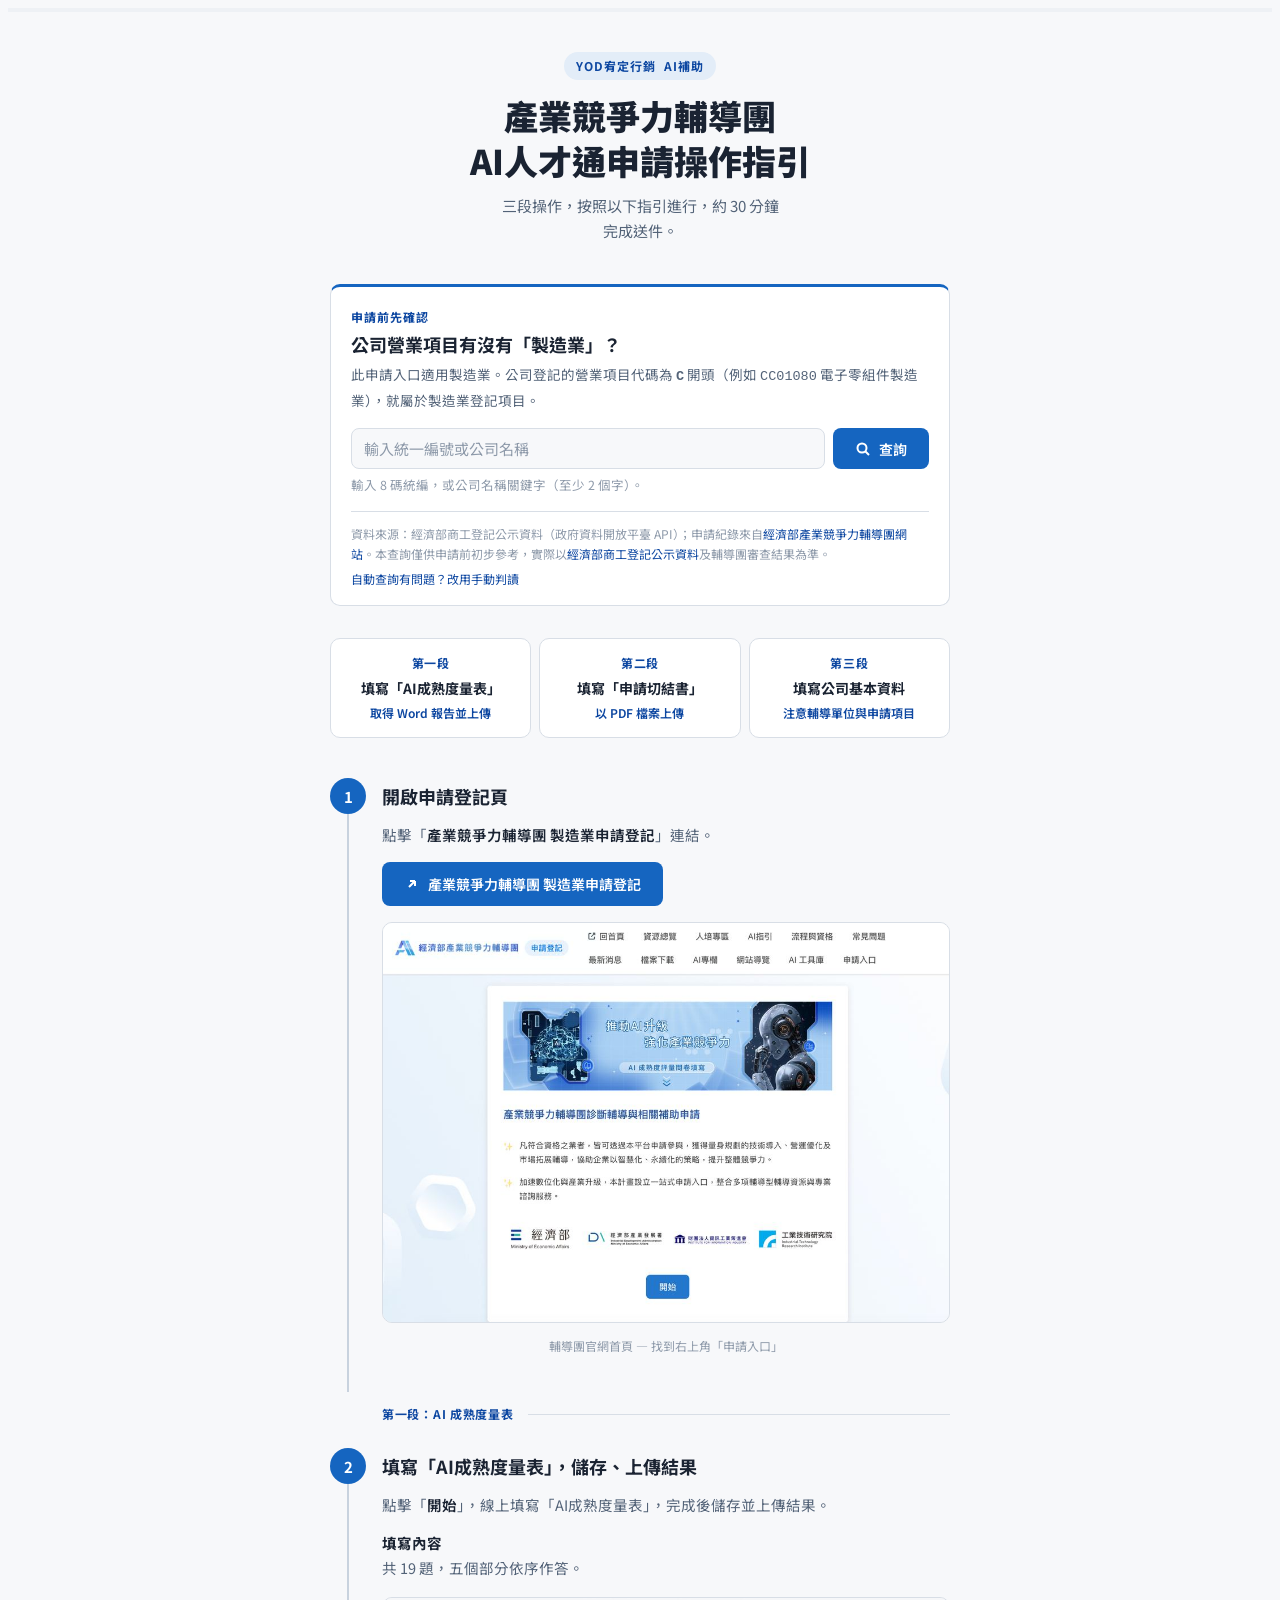
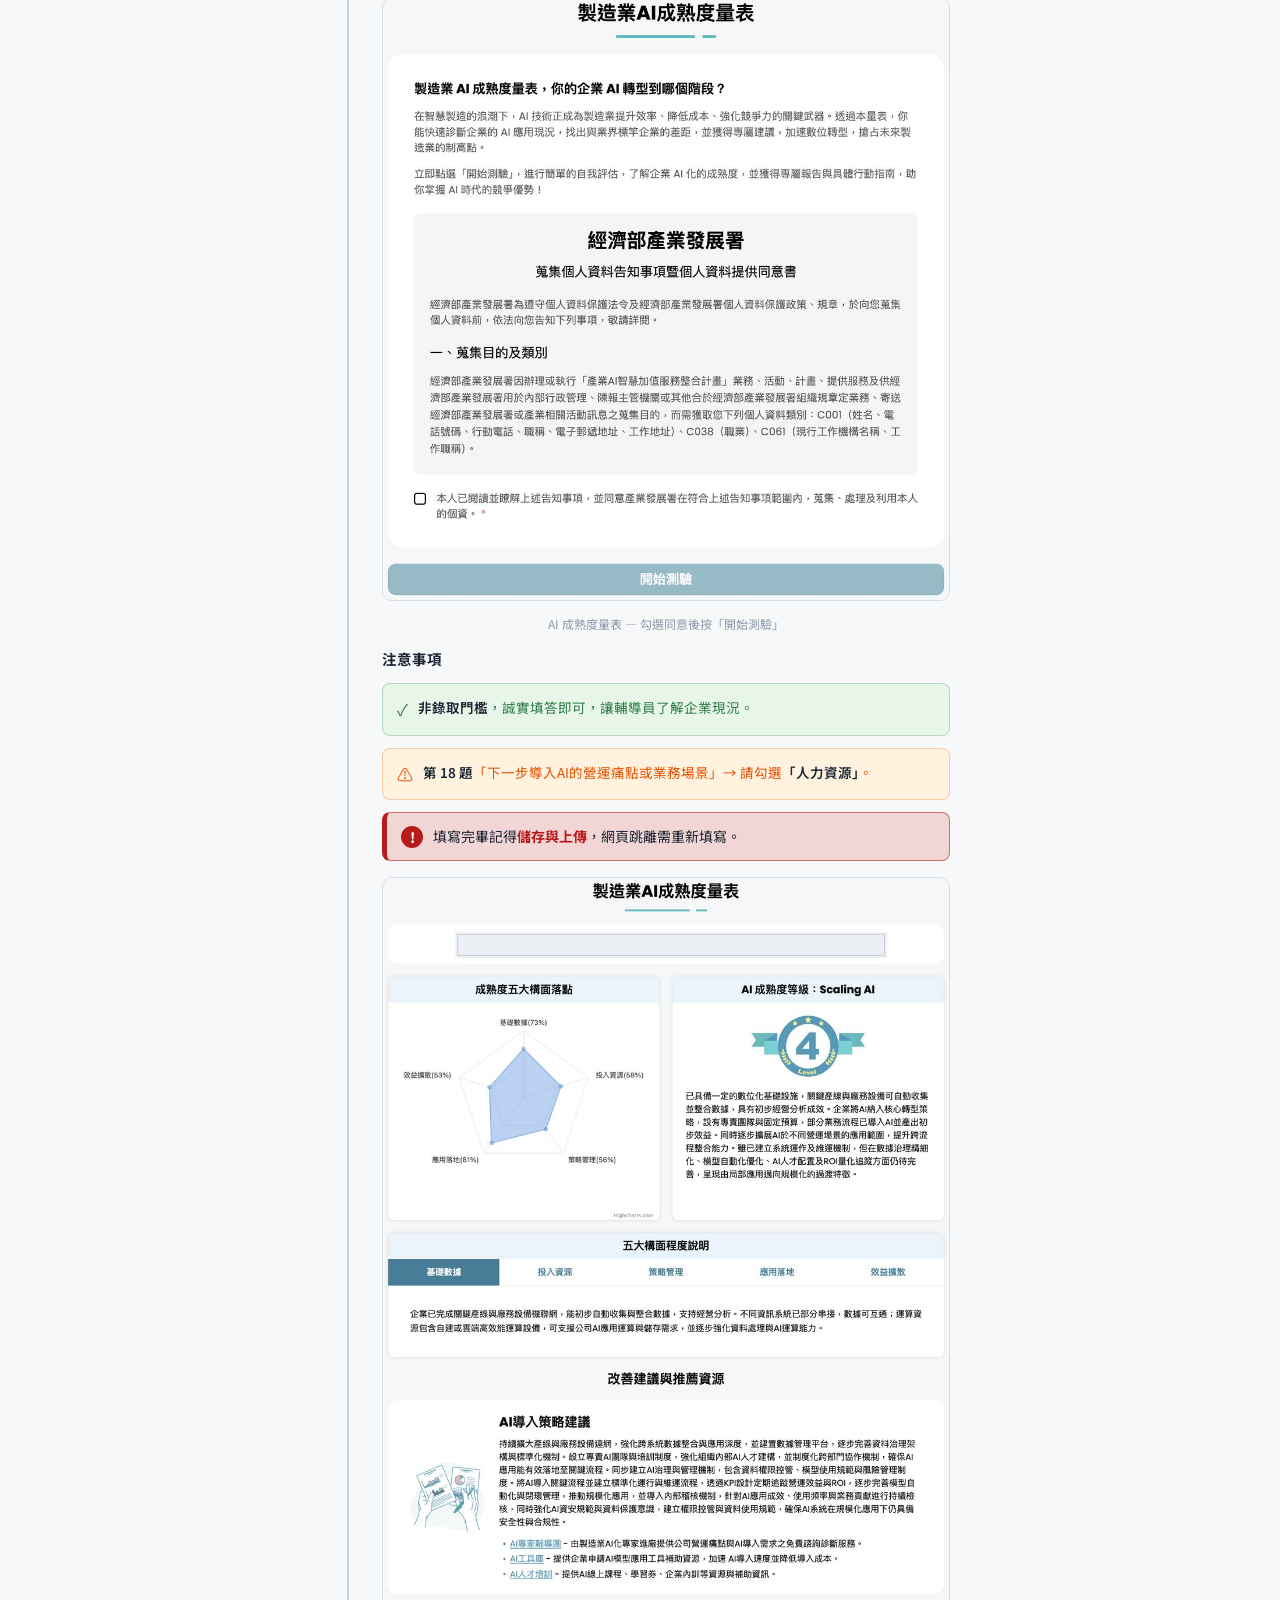
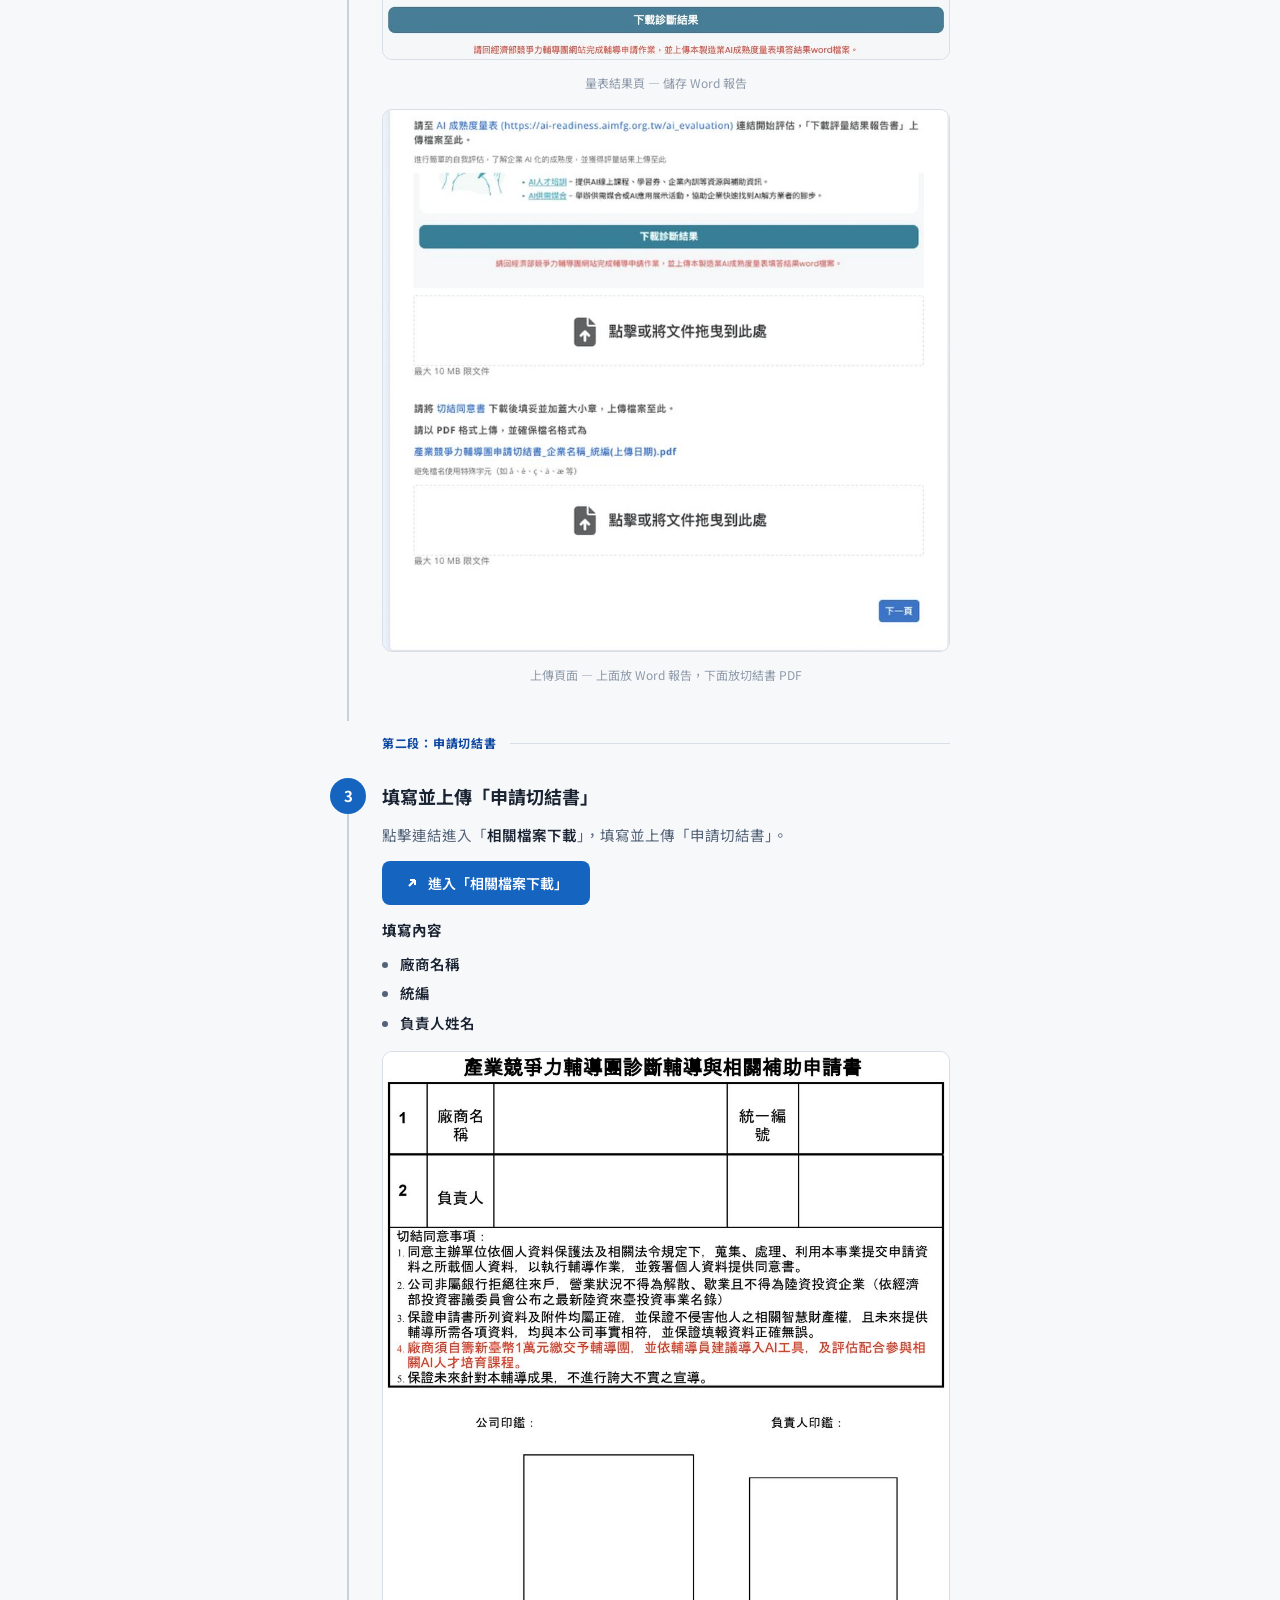
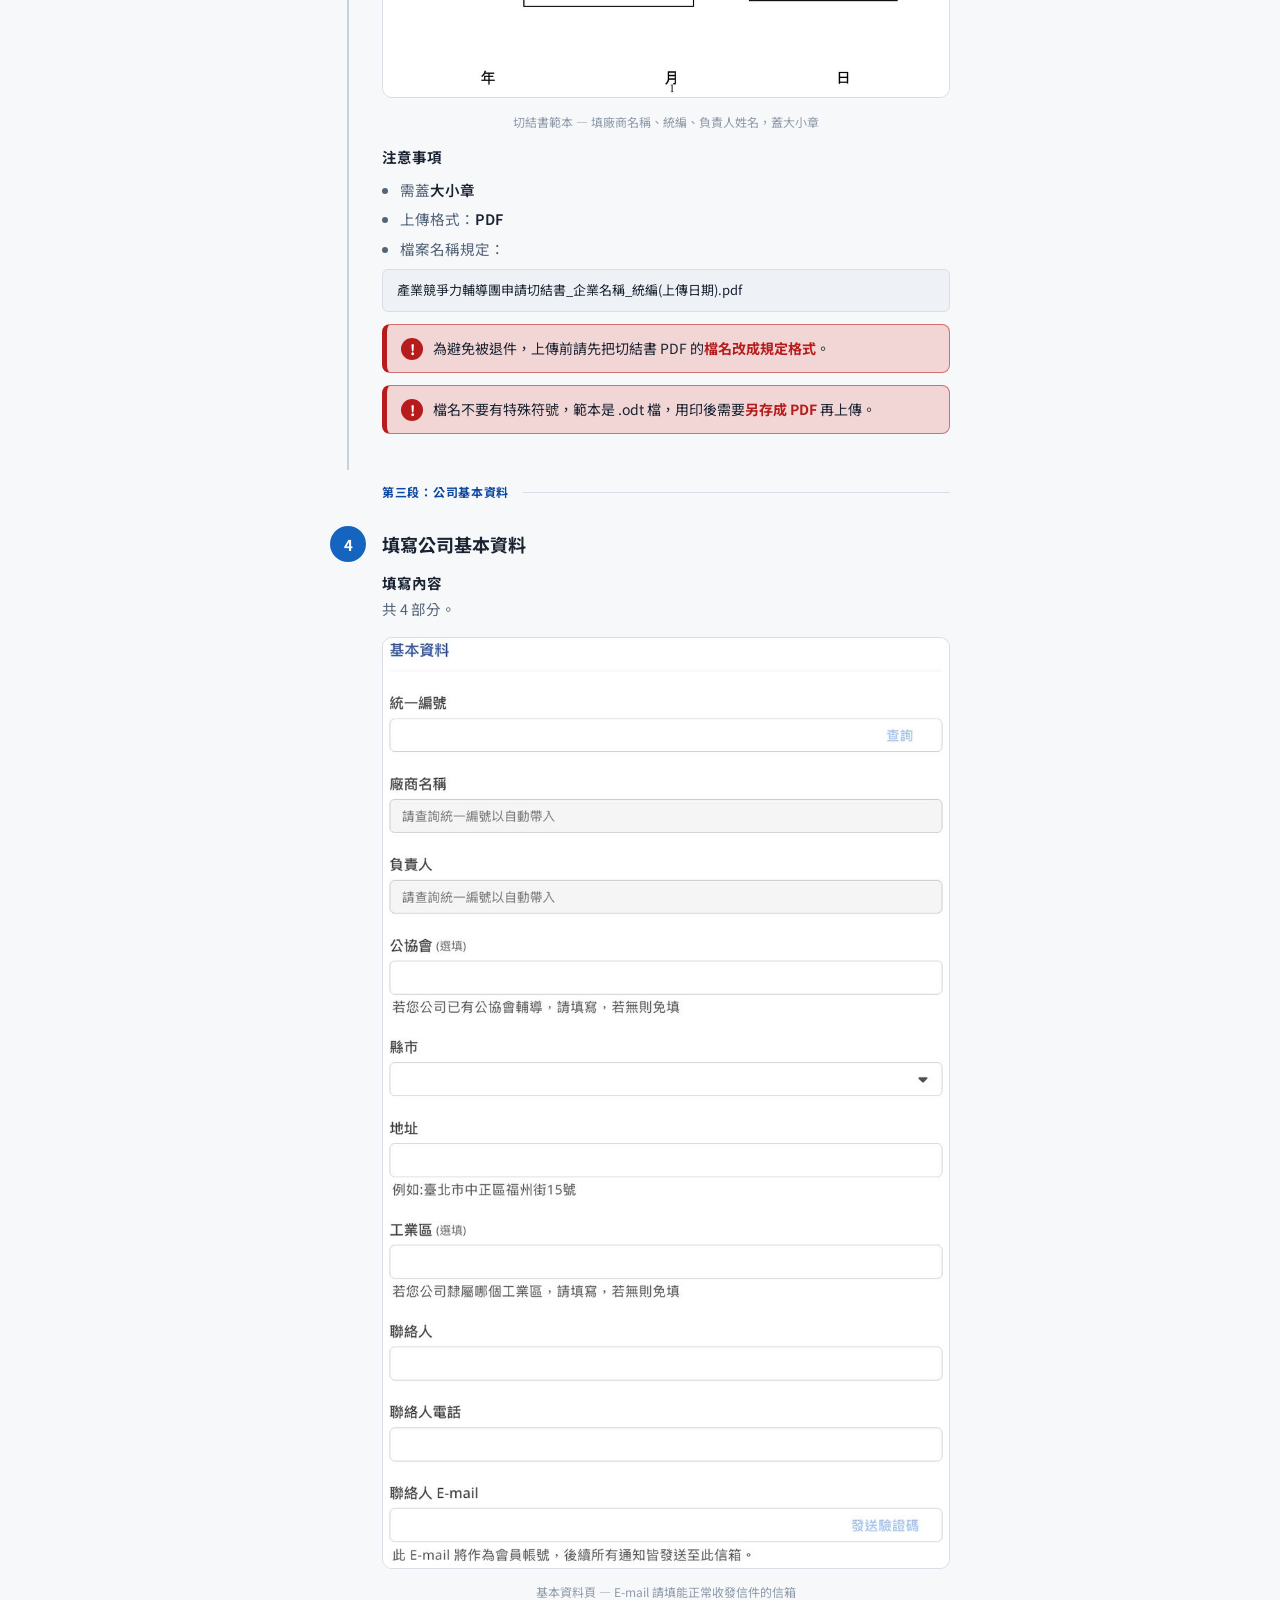
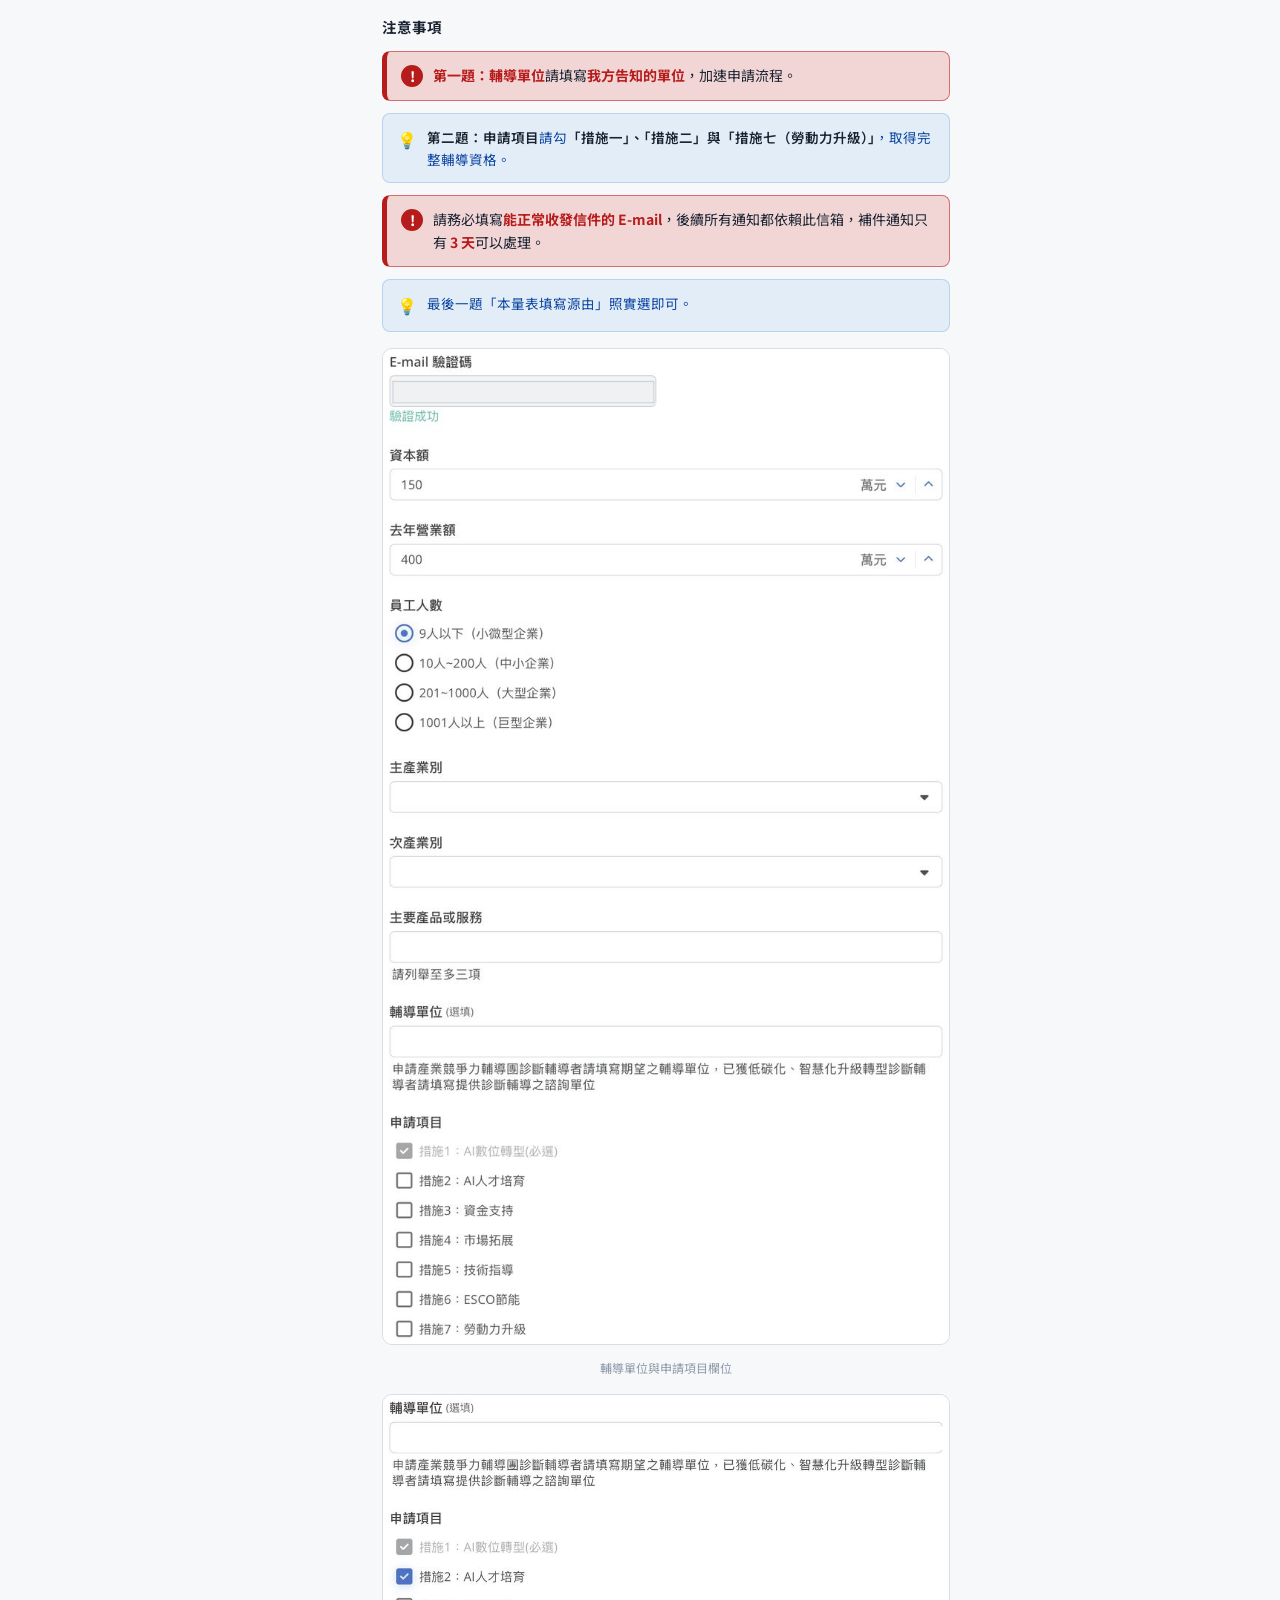
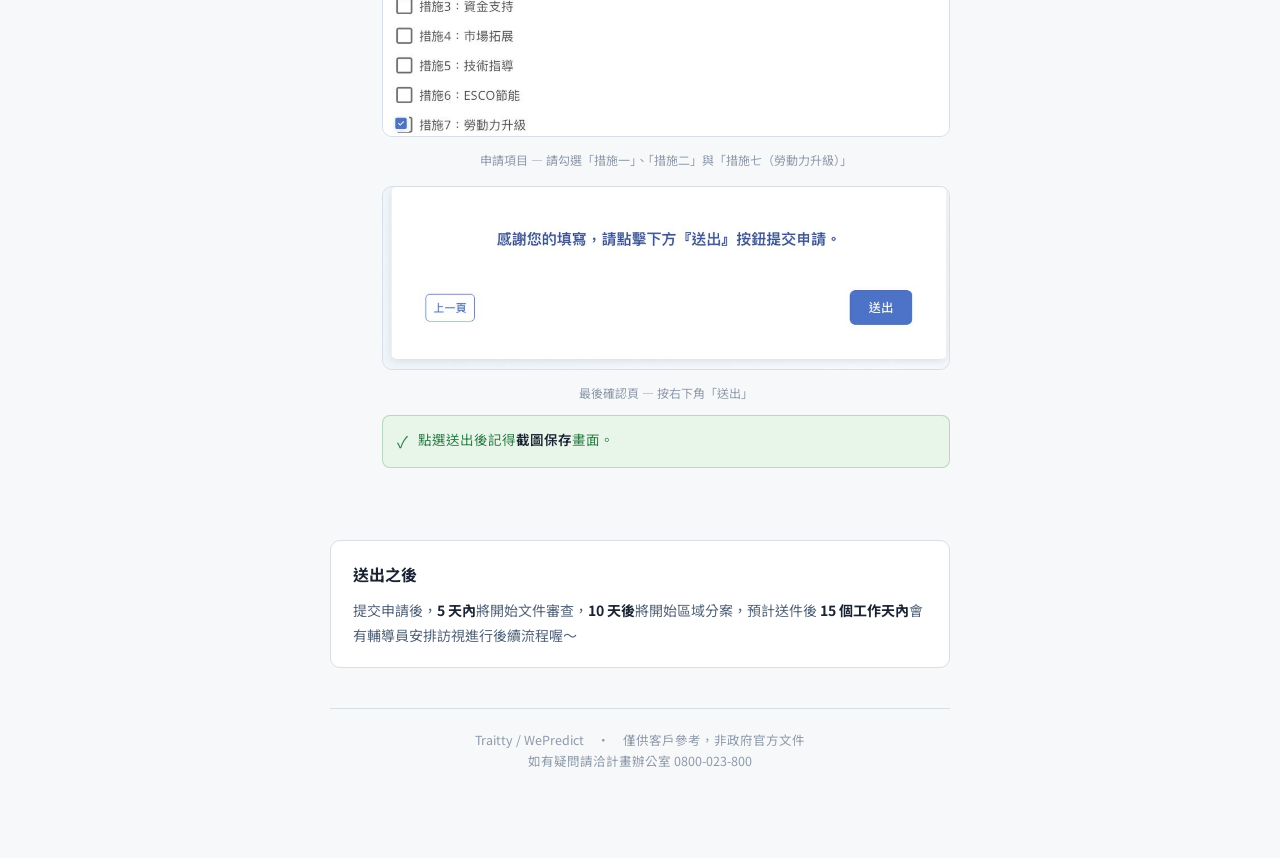
==== commit 3b12f1d1: "更新輔導團申請操作指引頁至 v15（標題與徽章文字） Co-Authored-By: Claude Sonnet 5.5 <noreply@anthropic.com> Claude-Session:" ====
--- a/ida_ai/index.html
+++ b/ida_ai/index.html
@@ -3,7 +3,7 @@
 <head>
 <meta charset="utf-8">
 <meta name="viewport" content="width=device-width, initial-scale=1">
-<title>輔導團申請操作指引 v13</title>
+<title>輔導團申請操作指引 v15</title>
 <link rel="preconnect" href="https://fonts.googleapis.com">
 <link rel="preconnect" href="https://fonts.gstatic.com" crossorigin>
 <link rel="stylesheet" href="https://fonts.googleapis.com/css2?family=Noto+Sans+TC:wght@400;500;600;700;900&display=swap">
@@ -791,8 +791,8 @@
 <div class="progress-track"><div class="progress-fill" id="pf"></div></div>
 <div class="wrap">
 <header class="header">
-  <span class="badge">製造業 AI 補助</span>
-  <h1>產業競爭力輔導團<br>申請操作指引</h1>
+  <span class="badge">YOD宥定行銷&nbsp;&nbsp;AI補助</span>
+  <h1>產業競爭力輔導團<br>AI人才通申請操作指引</h1>
   <p class="sub">三段操作，按照以下指引進行，約 30 分鐘完成送件。</p>
 </header>
 <section class="check" id="check" aria-labelledby="ck-h">
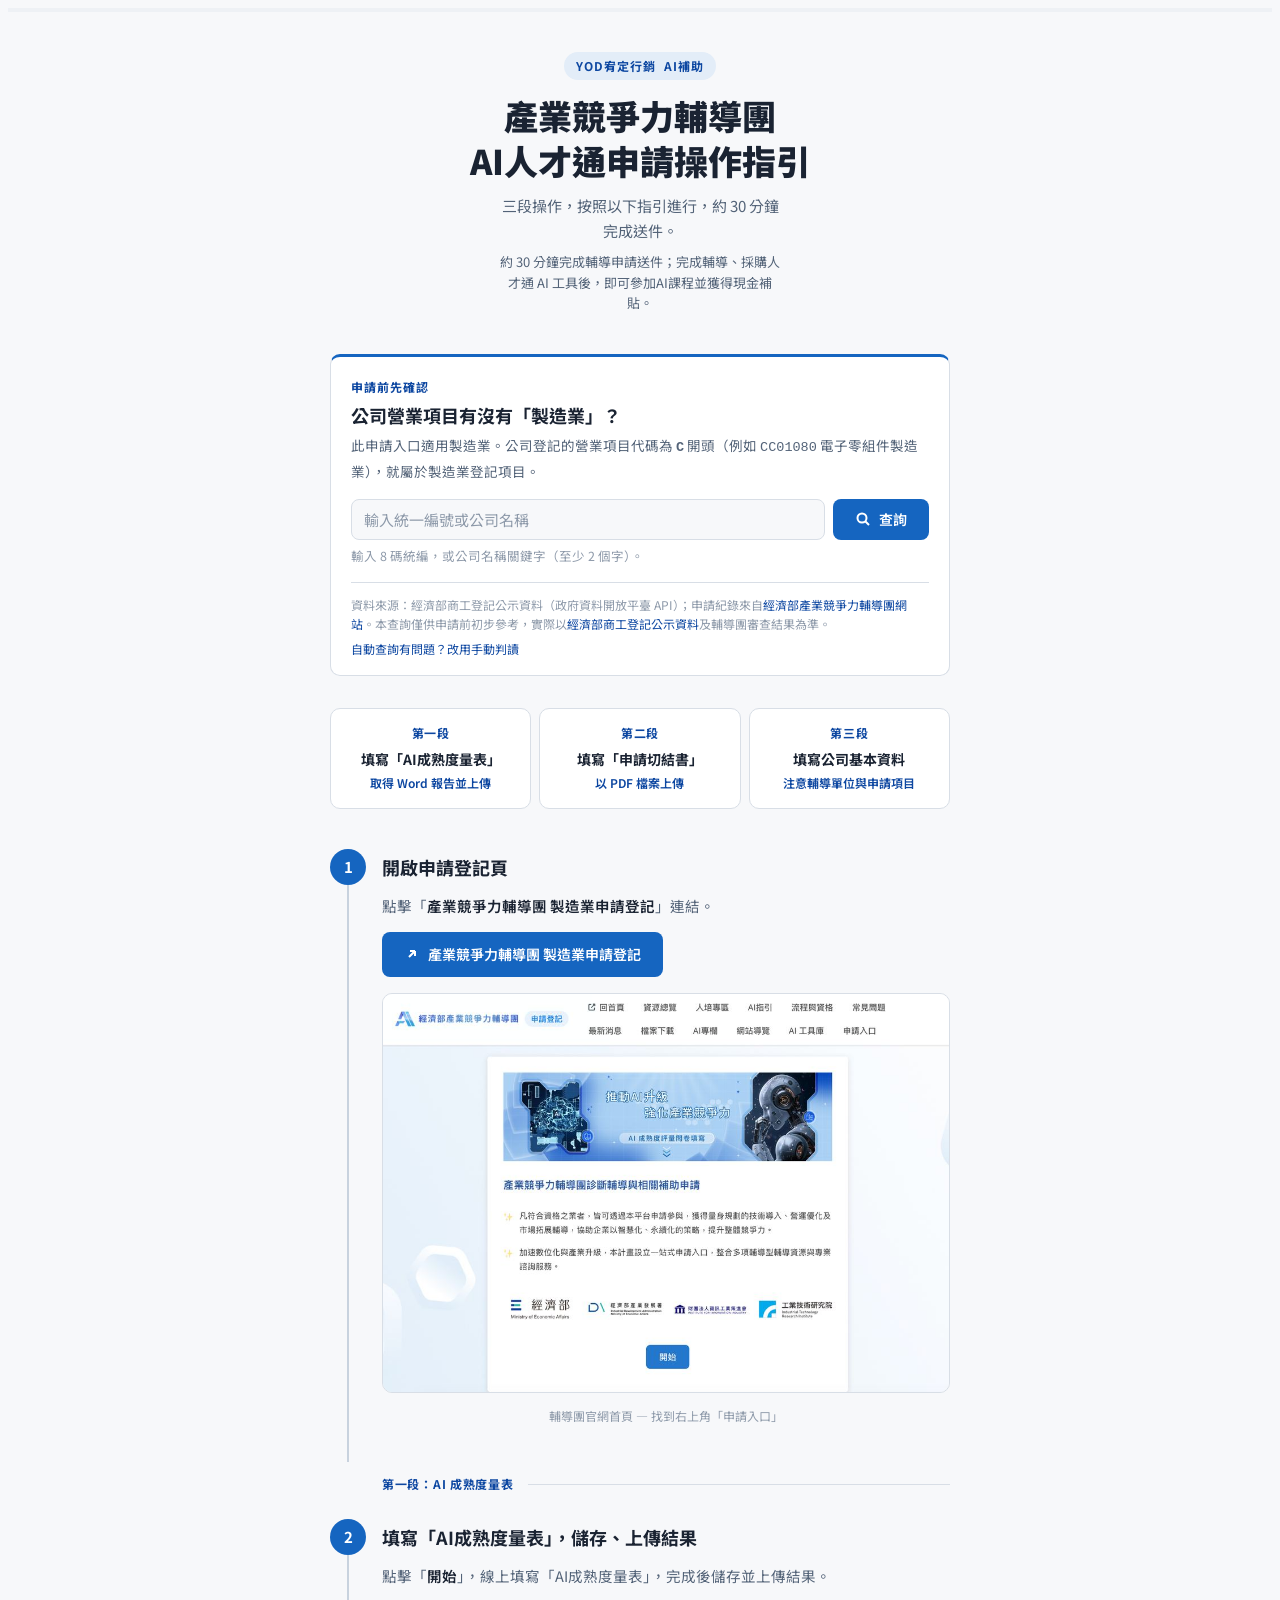
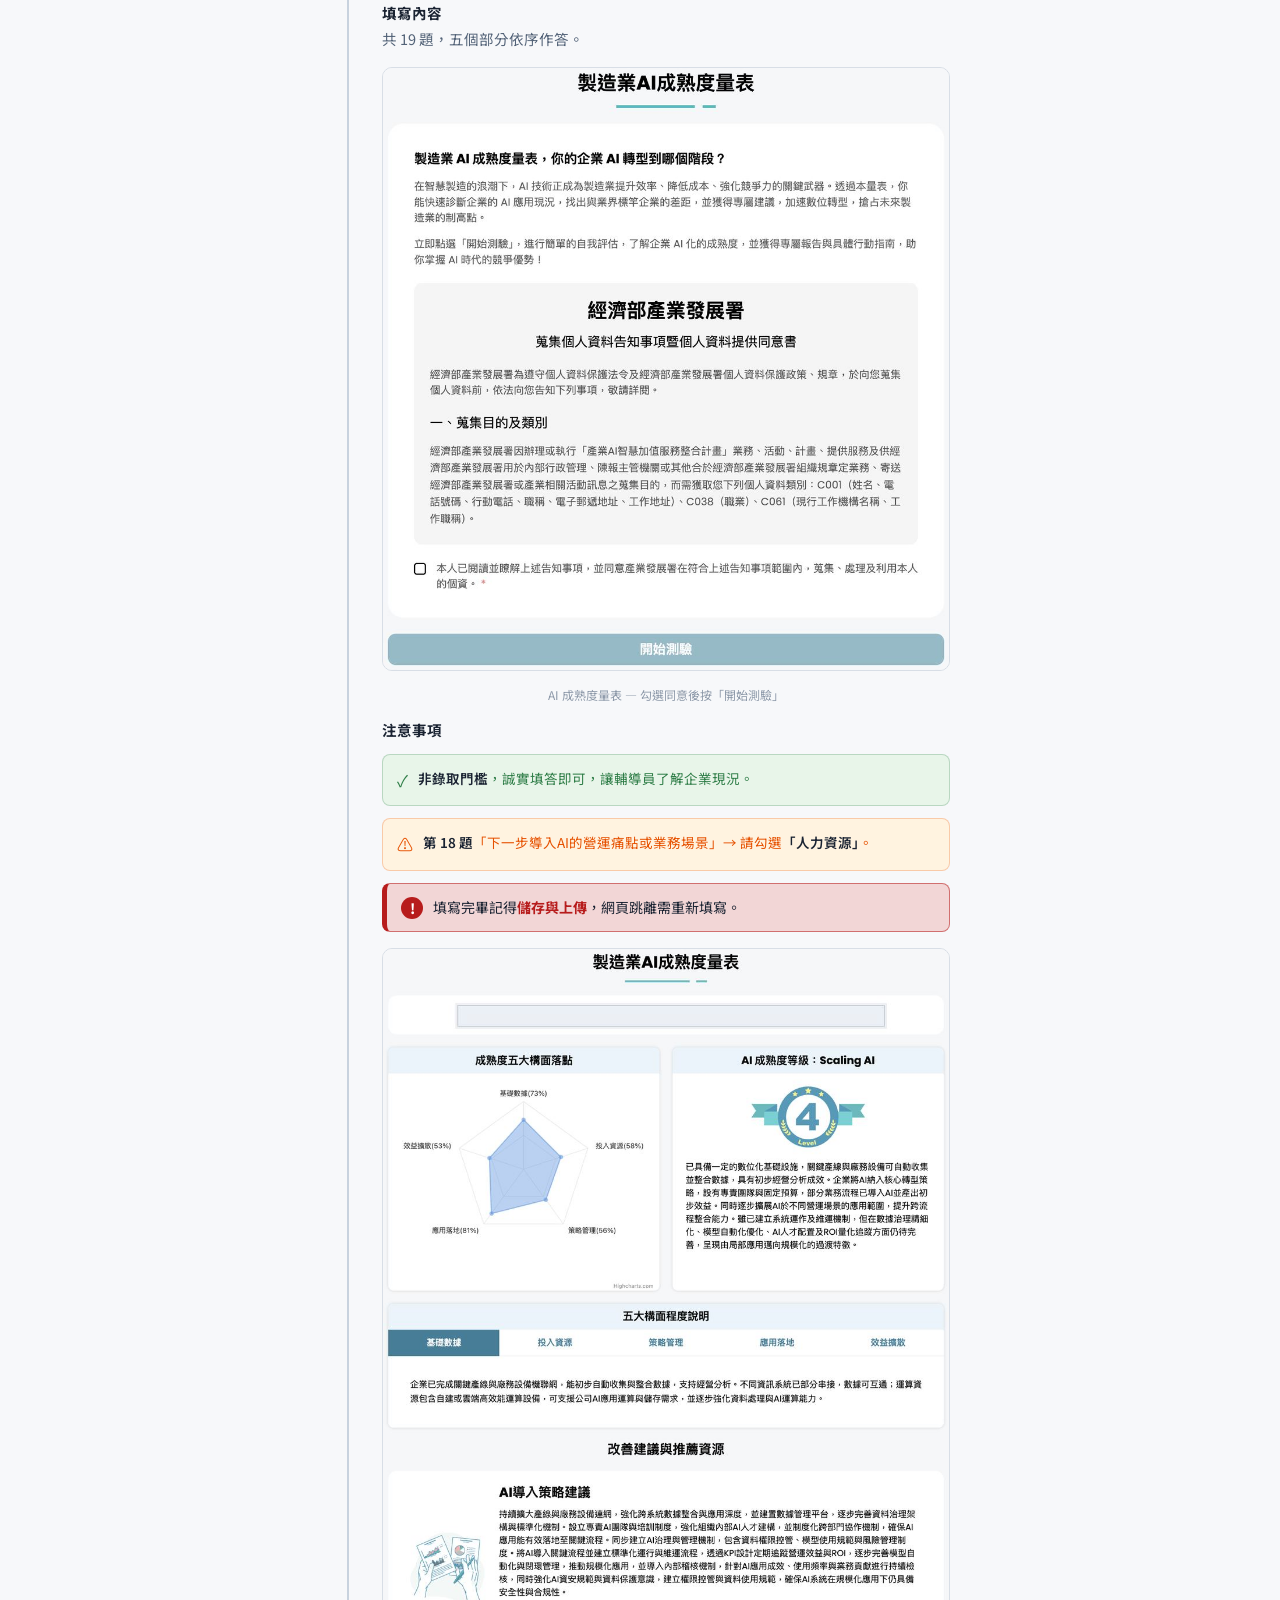
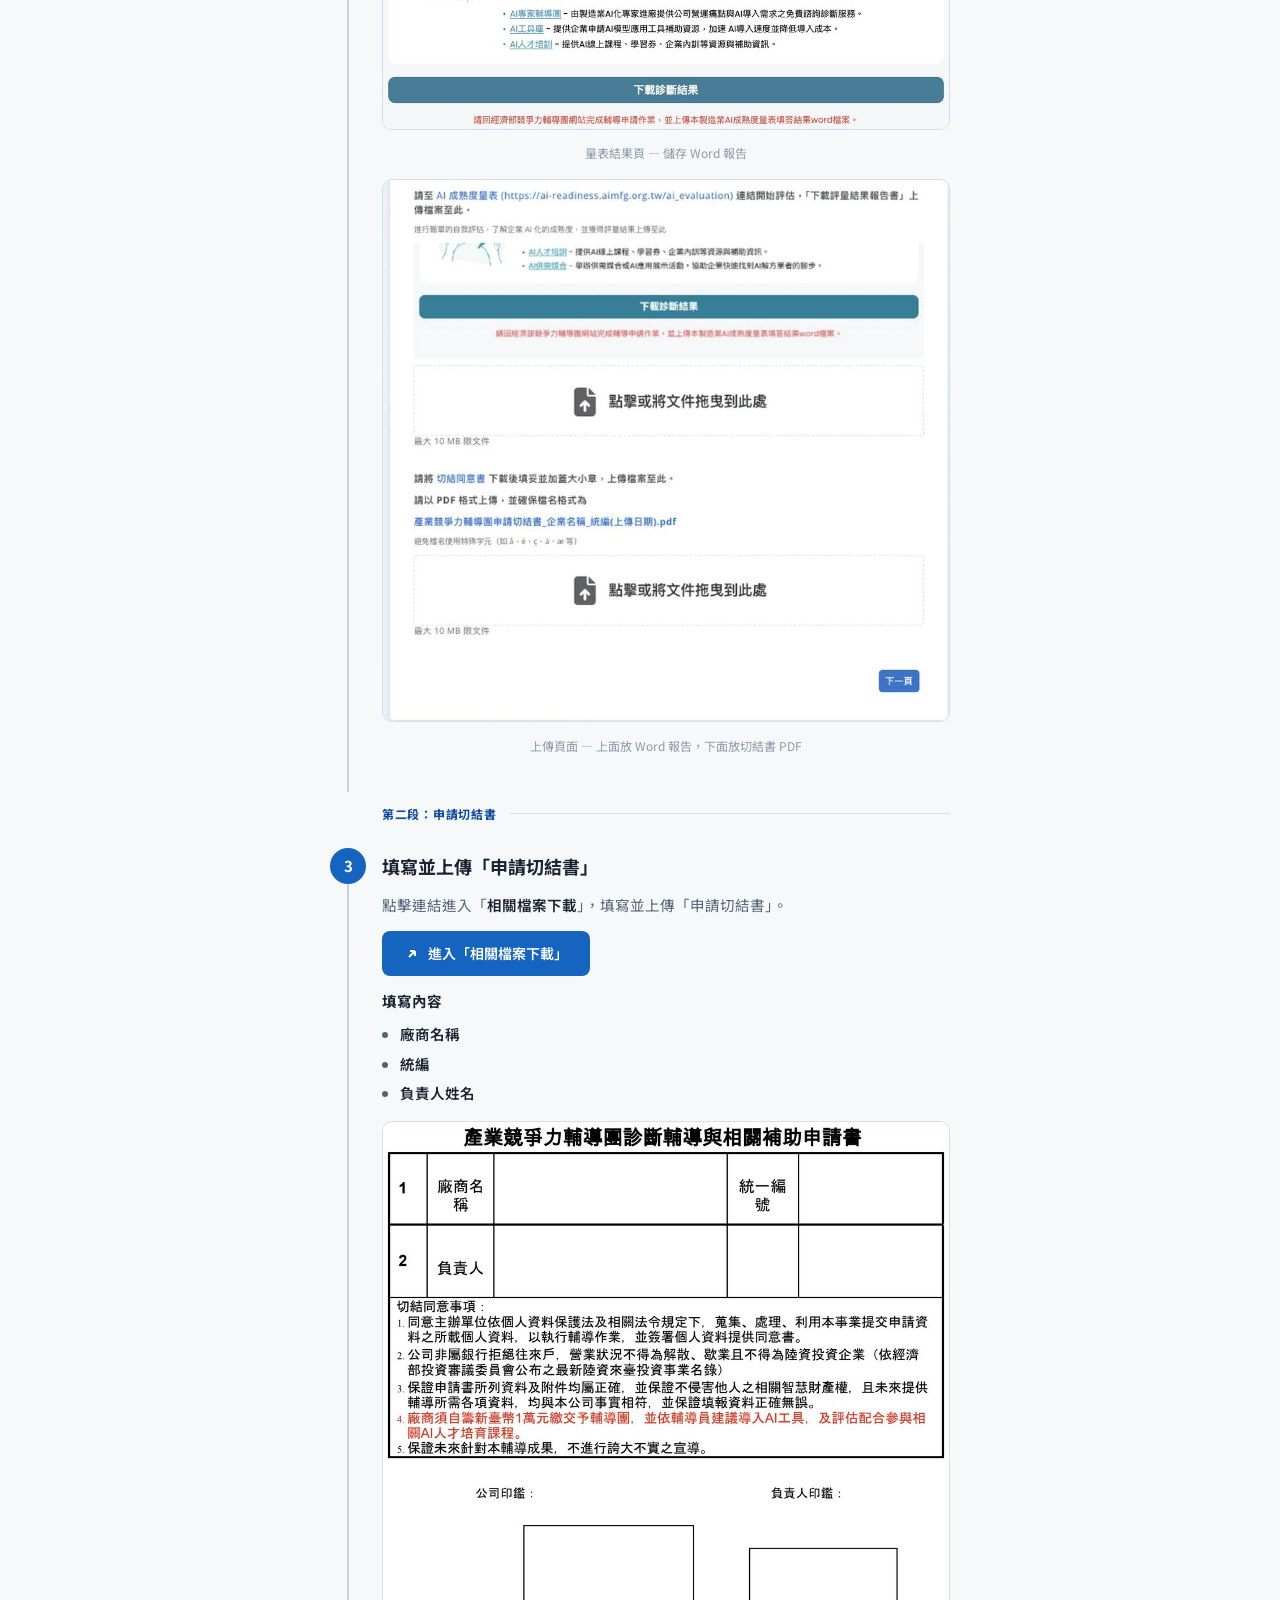
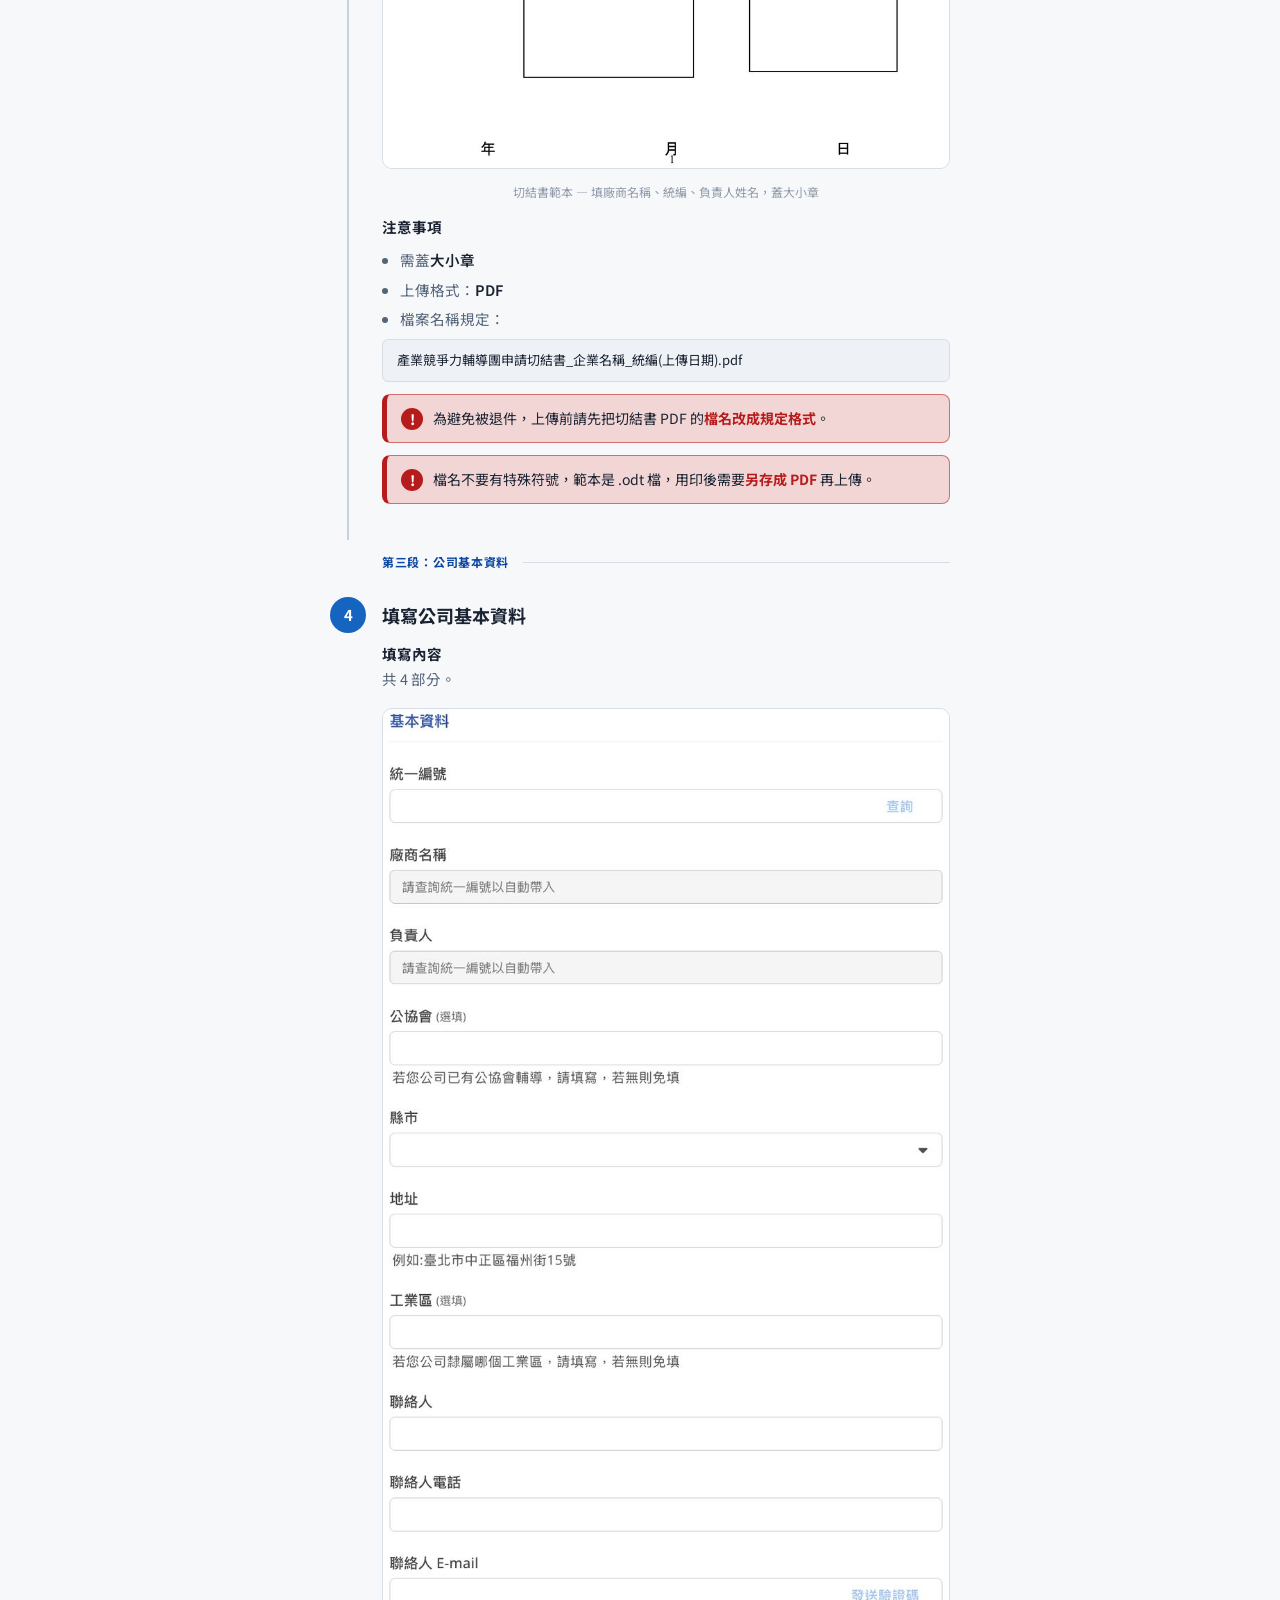
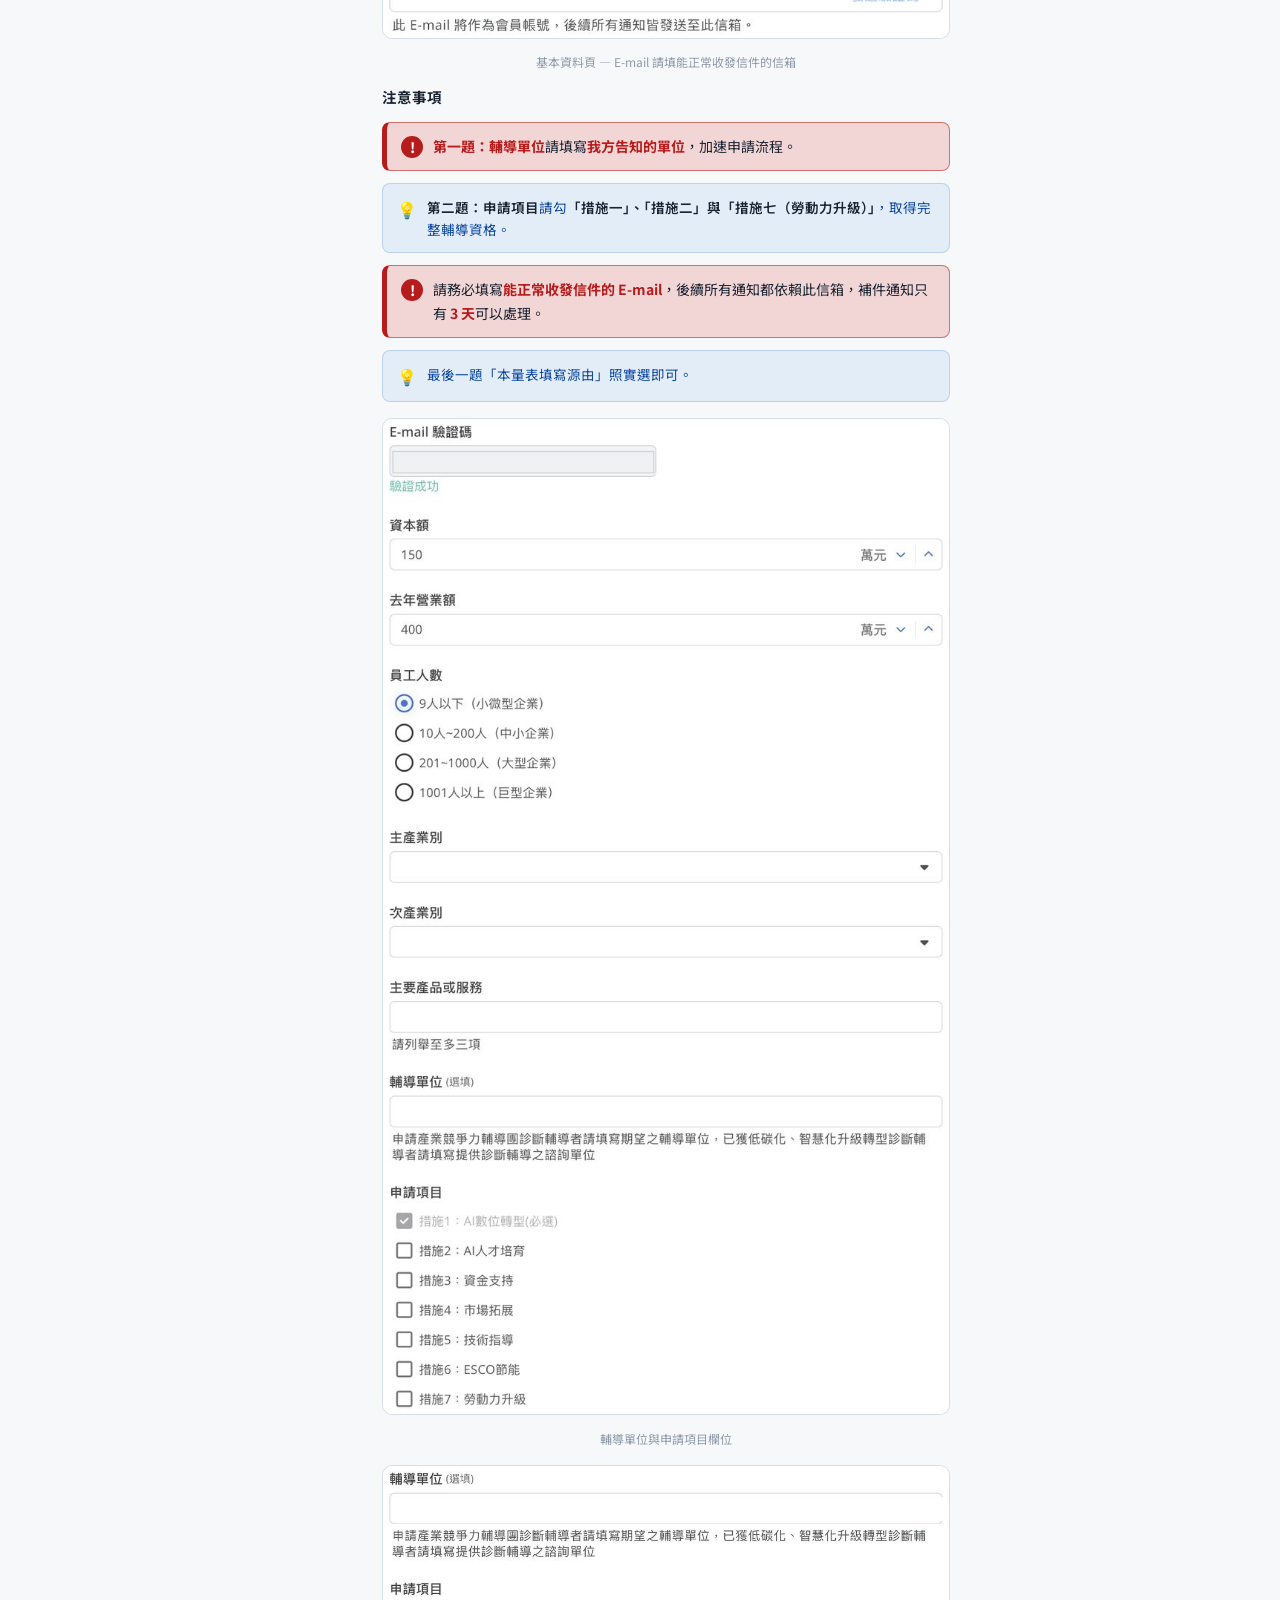
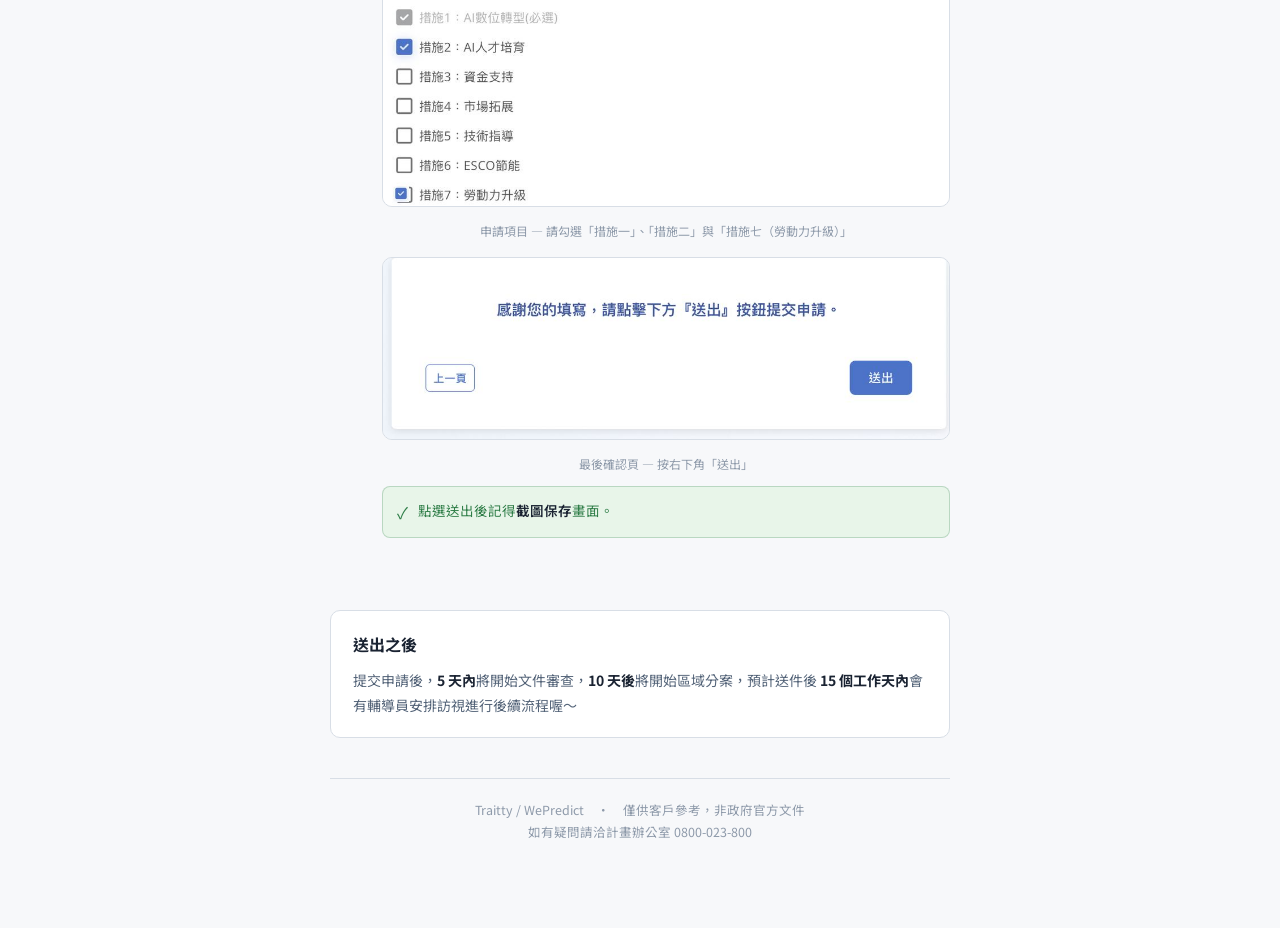
==== commit a8332d1f: "更新輔導團申請操作指引頁至 v16 Co-Authored-By: Claude Sonnet 5.5 <noreply@anthropic.com> Claude-Session: https://" ====
--- a/ida_ai/index.html
+++ b/ida_ai/index.html
@@ -3,7 +3,13 @@
 <head>
 <meta charset="utf-8">
 <meta name="viewport" content="width=device-width, initial-scale=1">
-<title>輔導團申請操作指引 v15</title>
+<title>[操作指引] 申請AI人才通 領現金補貼</title>
+<meta name="description" content="約 30 分鐘完成輔導申請送件；完成輔導、採購人才通 AI 工具後，即可參加AI課程並獲得現金補貼。">
+<meta property="og:type" content="website">
+<meta property="og:locale" content="zh_TW">
+<meta property="og:title" content="[操作指引] 申請AI人才通 領現金補貼">
+<meta property="og:description" content="約 30 分鐘完成輔導申請送件；完成輔導、採購人才通 AI 工具後，即可參加AI課程並獲得現金補貼。">
+<meta property="og:url" content="https://devinc9.github.io/traitty/ida_ai/">
 <link rel="preconnect" href="https://fonts.googleapis.com">
 <link rel="preconnect" href="https://fonts.gstatic.com" crossorigin>
 <link rel="stylesheet" href="https://fonts.googleapis.com/css2?family=Noto+Sans+TC:wght@400;500;600;700;900&display=swap">
@@ -129,6 +135,13 @@
   max-width: 36ch;
   margin: 0 auto;
 }
+.header .sub-note {
+  color: var(--ink-2);
+  font-size: 13px;
+  line-height: 1.6;
+  max-width: 40ch;
+  margin: 8px auto 0;
+}
 
 /* ── Overview cards ── */
 .overview {
@@ -794,6 +807,7 @@
   <span class="badge">YOD宥定行銷&nbsp;&nbsp;AI補助</span>
   <h1>產業競爭力輔導團<br>AI人才通申請操作指引</h1>
   <p class="sub">三段操作，按照以下指引進行，約 30 分鐘完成送件。</p>
+  <p class="sub-note">約 30 分鐘完成輔導申請送件；完成輔導、採購人才通 AI 工具後，即可參加AI課程並獲得現金補貼。</p>
 </header>
 <section class="check" id="check" aria-labelledby="ck-h">
   <div class="check-kicker">申請前先確認</div>
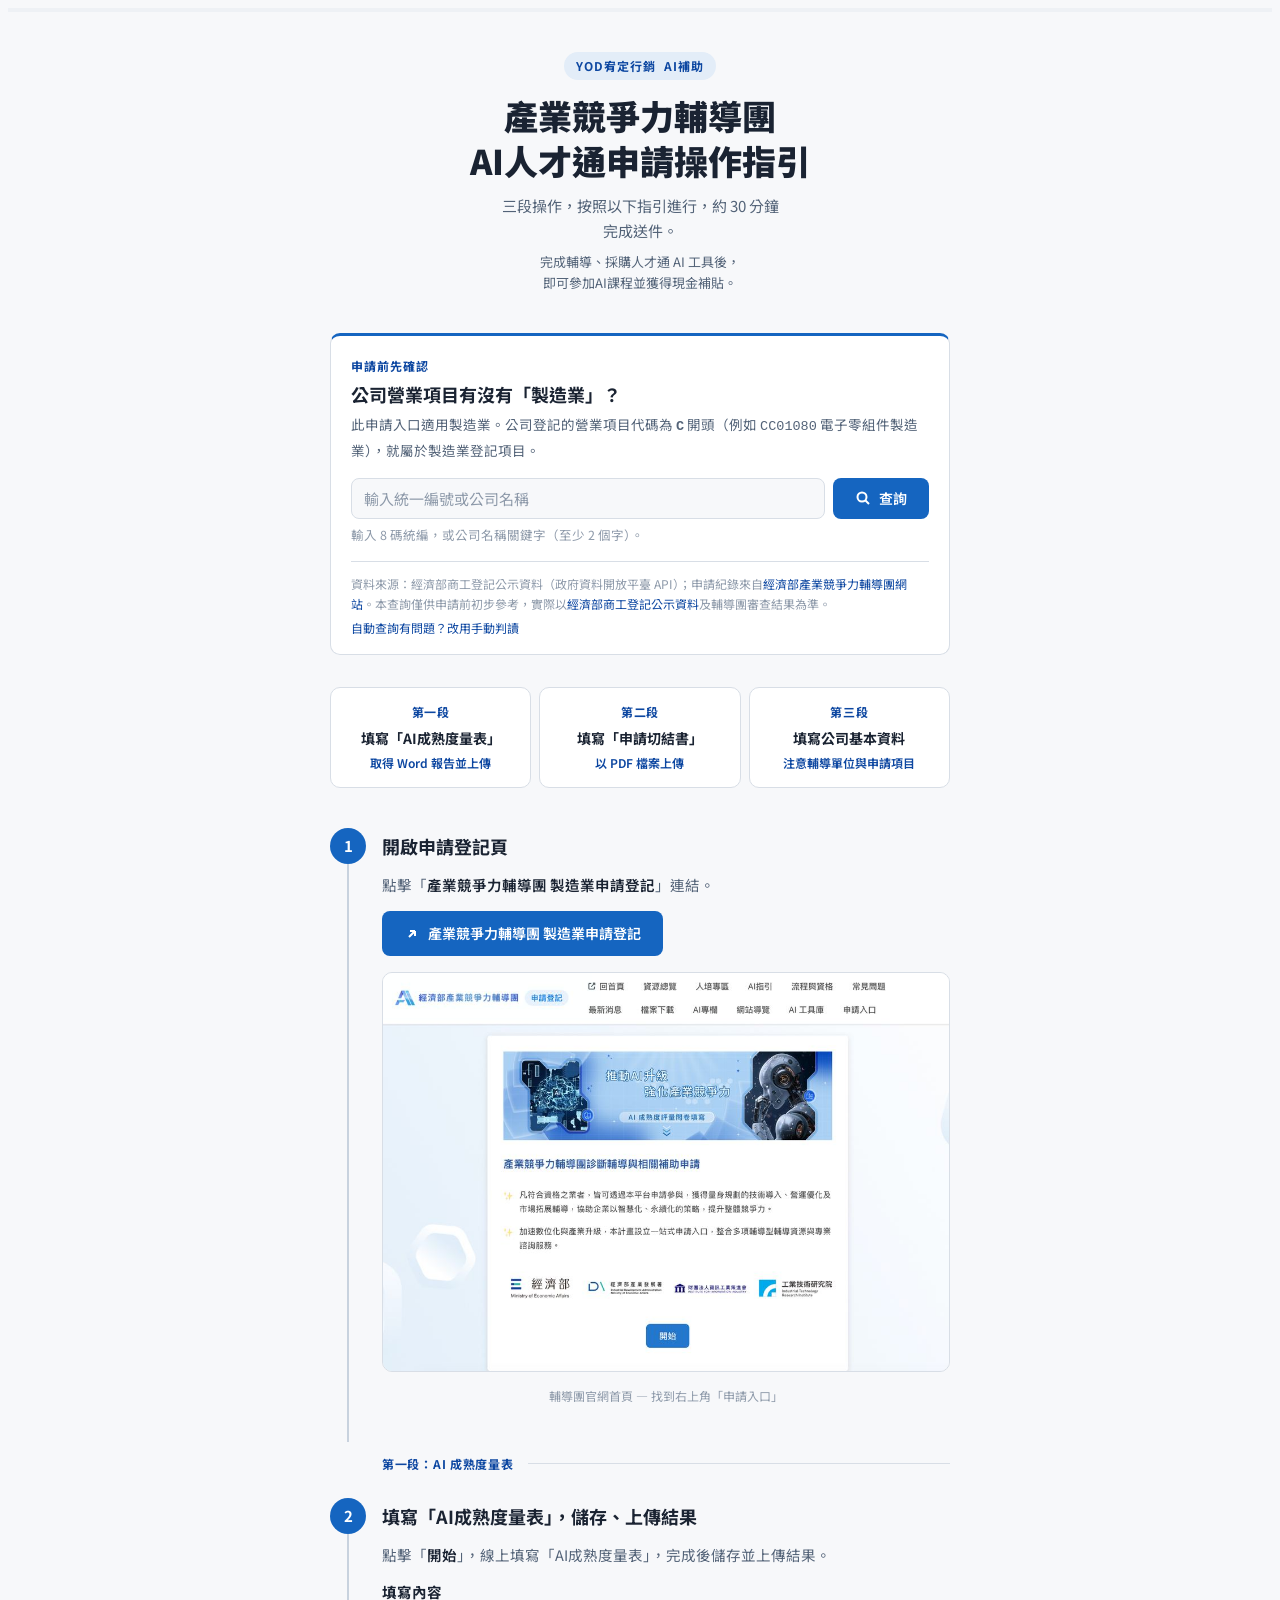
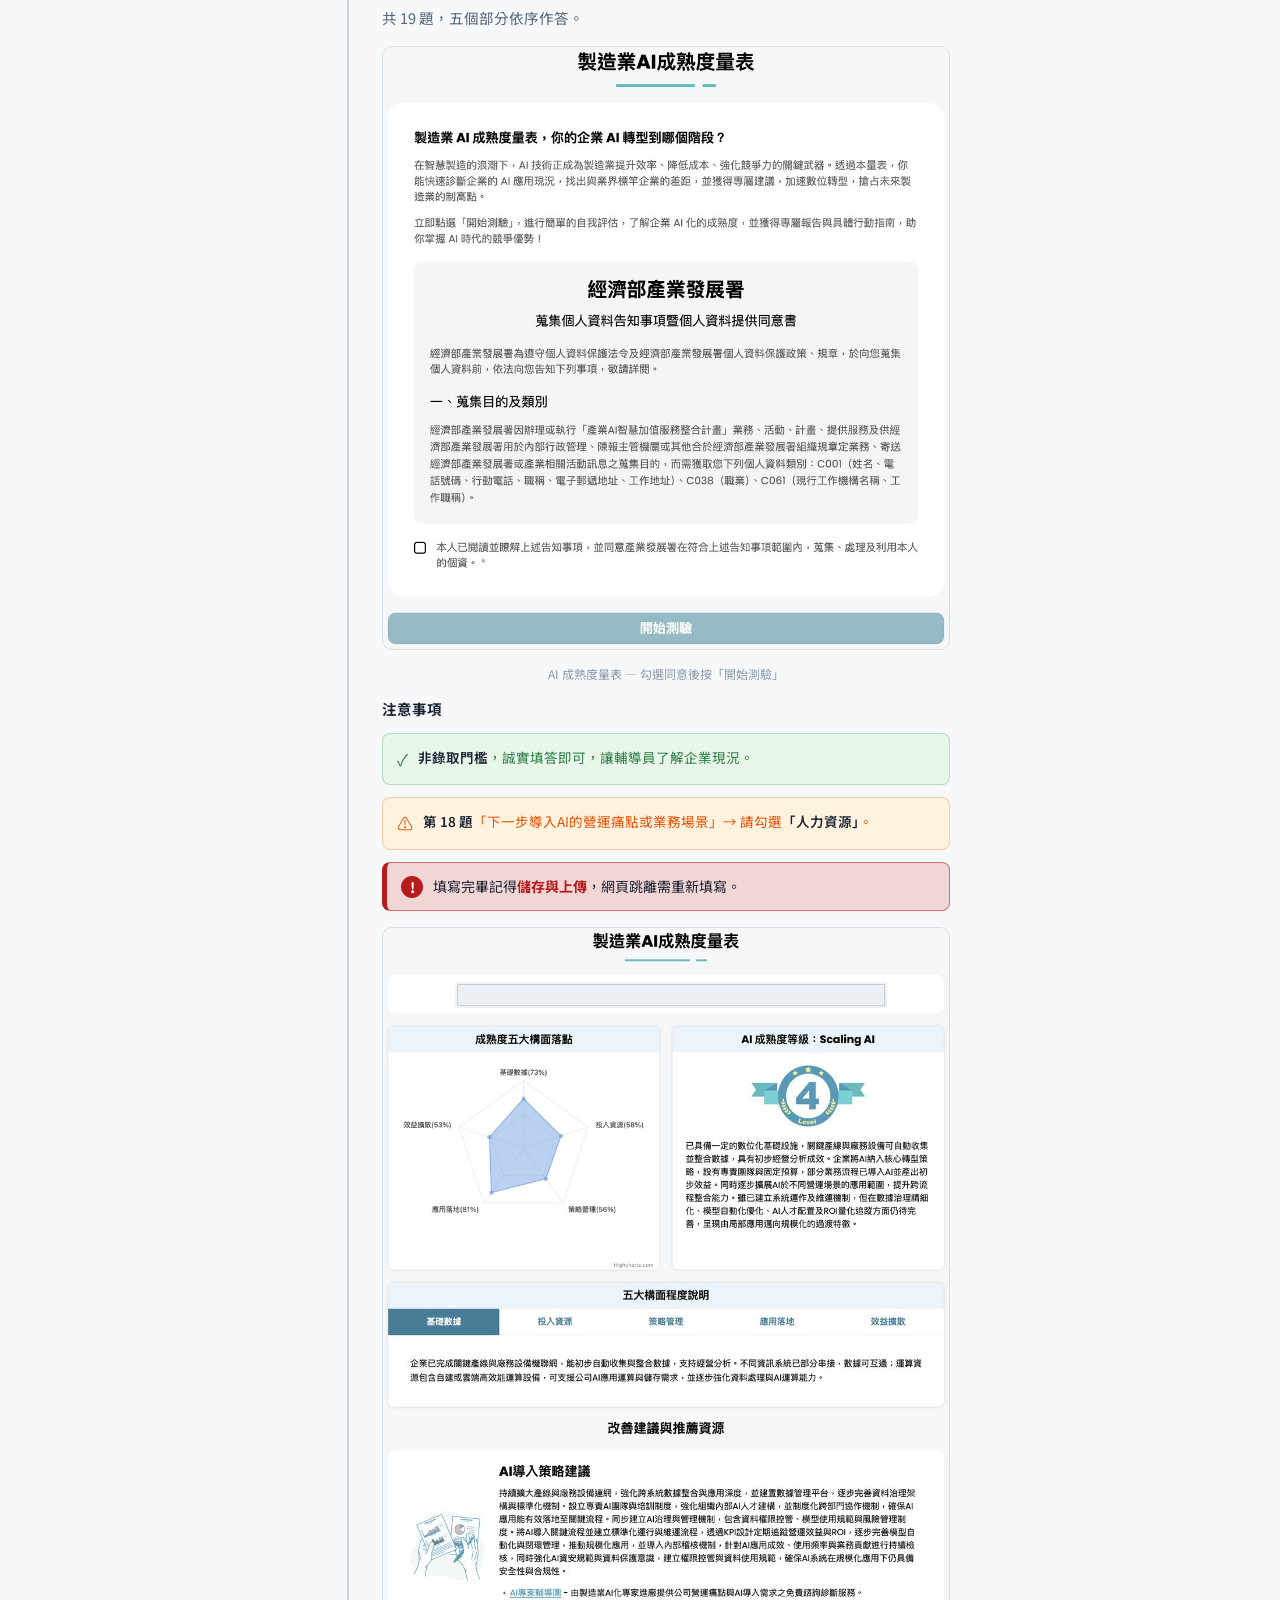
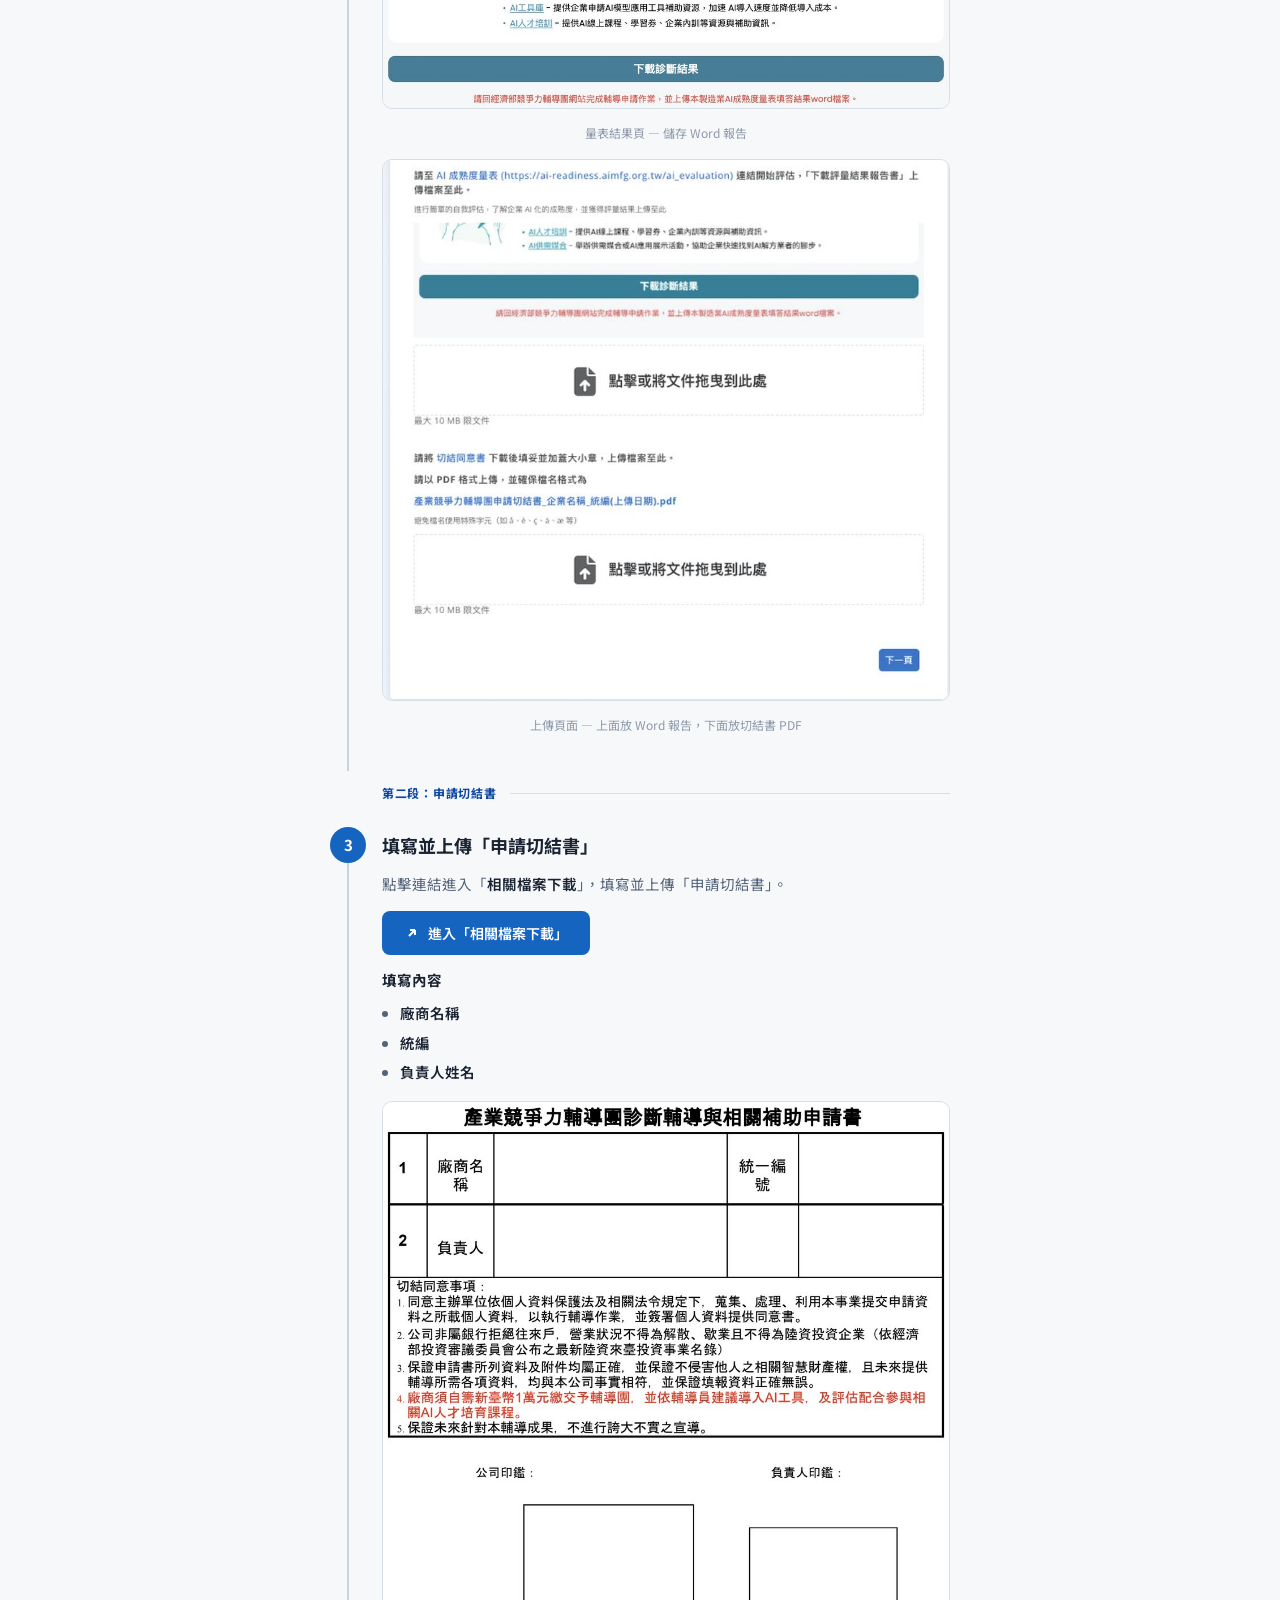
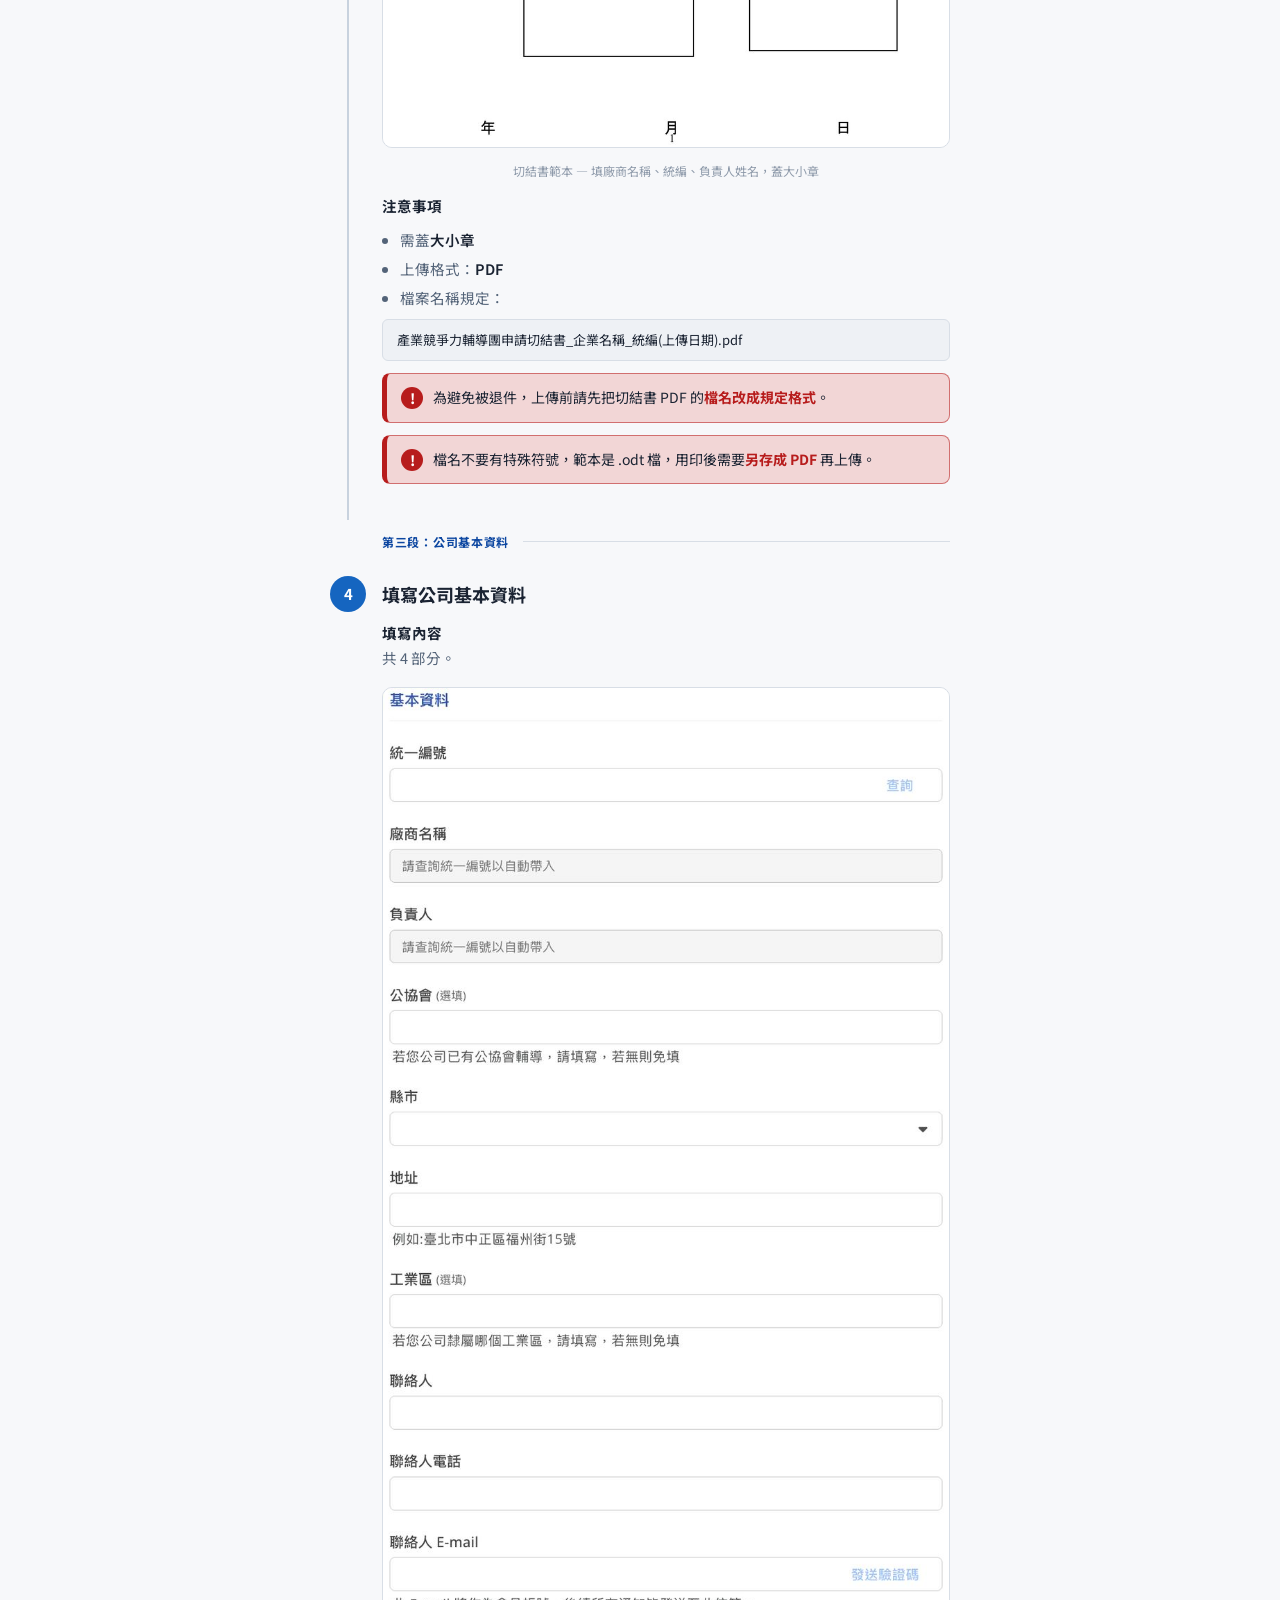
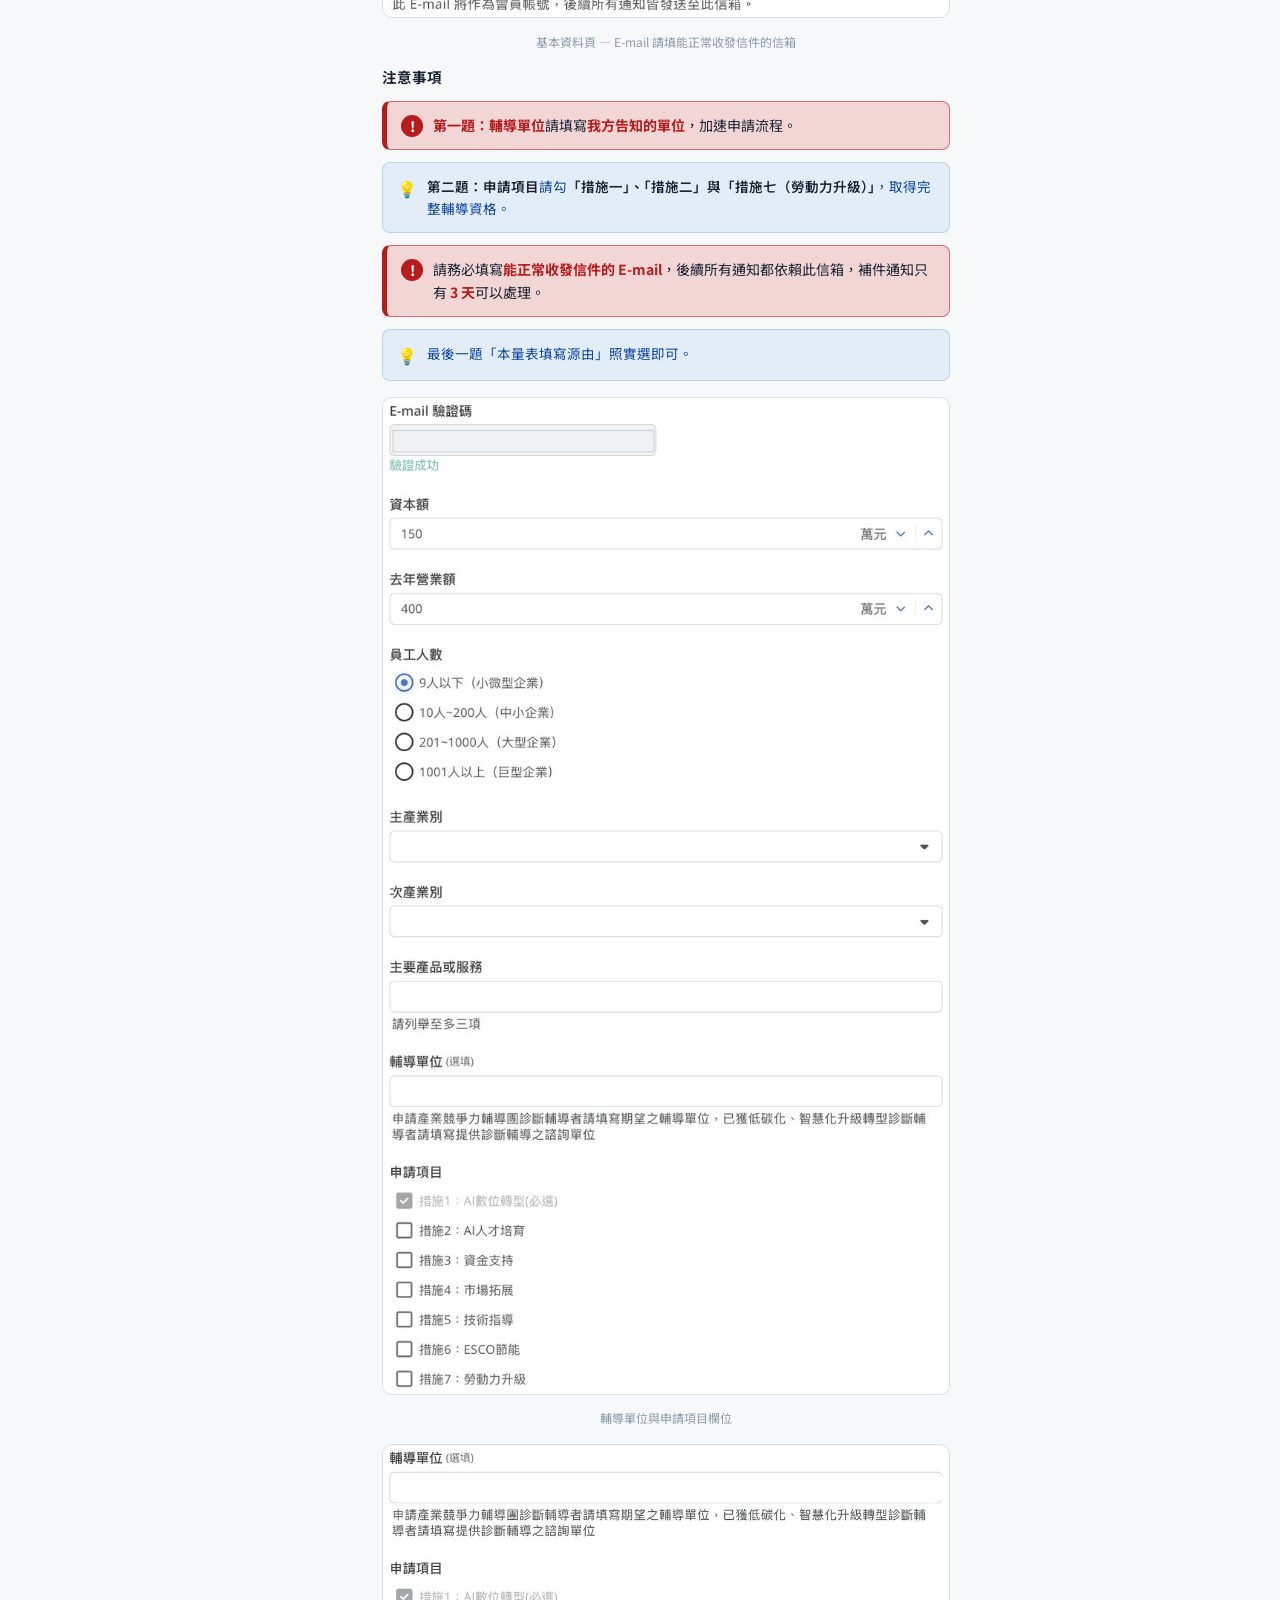
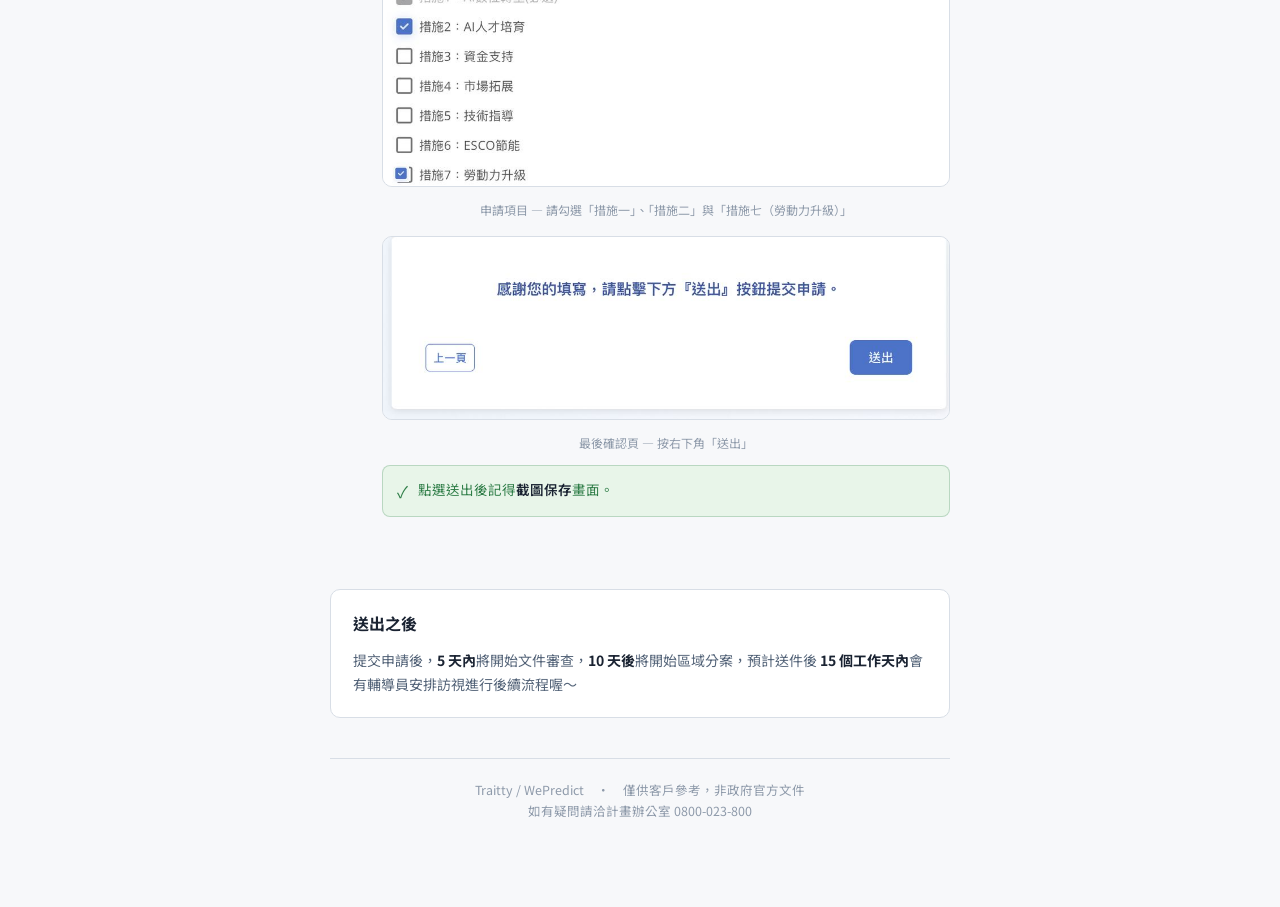
==== commit 3ecf9074: "ida_ai: 刪除重複的「約 30 分鐘」句，並讓說明文字平均斷行 Co-Authored-By: Claude Sonnet 5.5 <noreply@anthropic.com> Claude-" ====
--- a/ida_ai/index.html
+++ b/ida_ai/index.html
@@ -4,11 +4,11 @@
 <meta charset="utf-8">
 <meta name="viewport" content="width=device-width, initial-scale=1">
 <title>[操作指引] 申請AI人才通 領現金補貼</title>
-<meta name="description" content="約 30 分鐘完成輔導申請送件；完成輔導、採購人才通 AI 工具後，即可參加AI課程並獲得現金補貼。">
+<meta name="description" content="完成輔導、採購人才通 AI 工具後，即可參加AI課程並獲得現金補貼。">
 <meta property="og:type" content="website">
 <meta property="og:locale" content="zh_TW">
 <meta property="og:title" content="[操作指引] 申請AI人才通 領現金補貼">
-<meta property="og:description" content="約 30 分鐘完成輔導申請送件；完成輔導、採購人才通 AI 工具後，即可參加AI課程並獲得現金補貼。">
+<meta property="og:description" content="完成輔導、採購人才通 AI 工具後，即可參加AI課程並獲得現金補貼。">
 <meta property="og:url" content="https://devinc9.github.io/traitty/ida_ai/">
 <link rel="preconnect" href="https://fonts.googleapis.com">
 <link rel="preconnect" href="https://fonts.gstatic.com" crossorigin>
@@ -141,6 +141,7 @@
   line-height: 1.6;
   max-width: 40ch;
   margin: 8px auto 0;
+  text-wrap: balance;
 }
 
 /* ── Overview cards ── */
@@ -807,7 +808,7 @@
   <span class="badge">YOD宥定行銷&nbsp;&nbsp;AI補助</span>
   <h1>產業競爭力輔導團<br>AI人才通申請操作指引</h1>
   <p class="sub">三段操作，按照以下指引進行，約 30 分鐘完成送件。</p>
-  <p class="sub-note">約 30 分鐘完成輔導申請送件；完成輔導、採購人才通 AI 工具後，即可參加AI課程並獲得現金補貼。</p>
+  <p class="sub-note">完成輔導、採購人才通 AI 工具後，即可參加AI課程並獲得現金補貼。</p>
 </header>
 <section class="check" id="check" aria-labelledby="ck-h">
   <div class="check-kicker">申請前先確認</div>
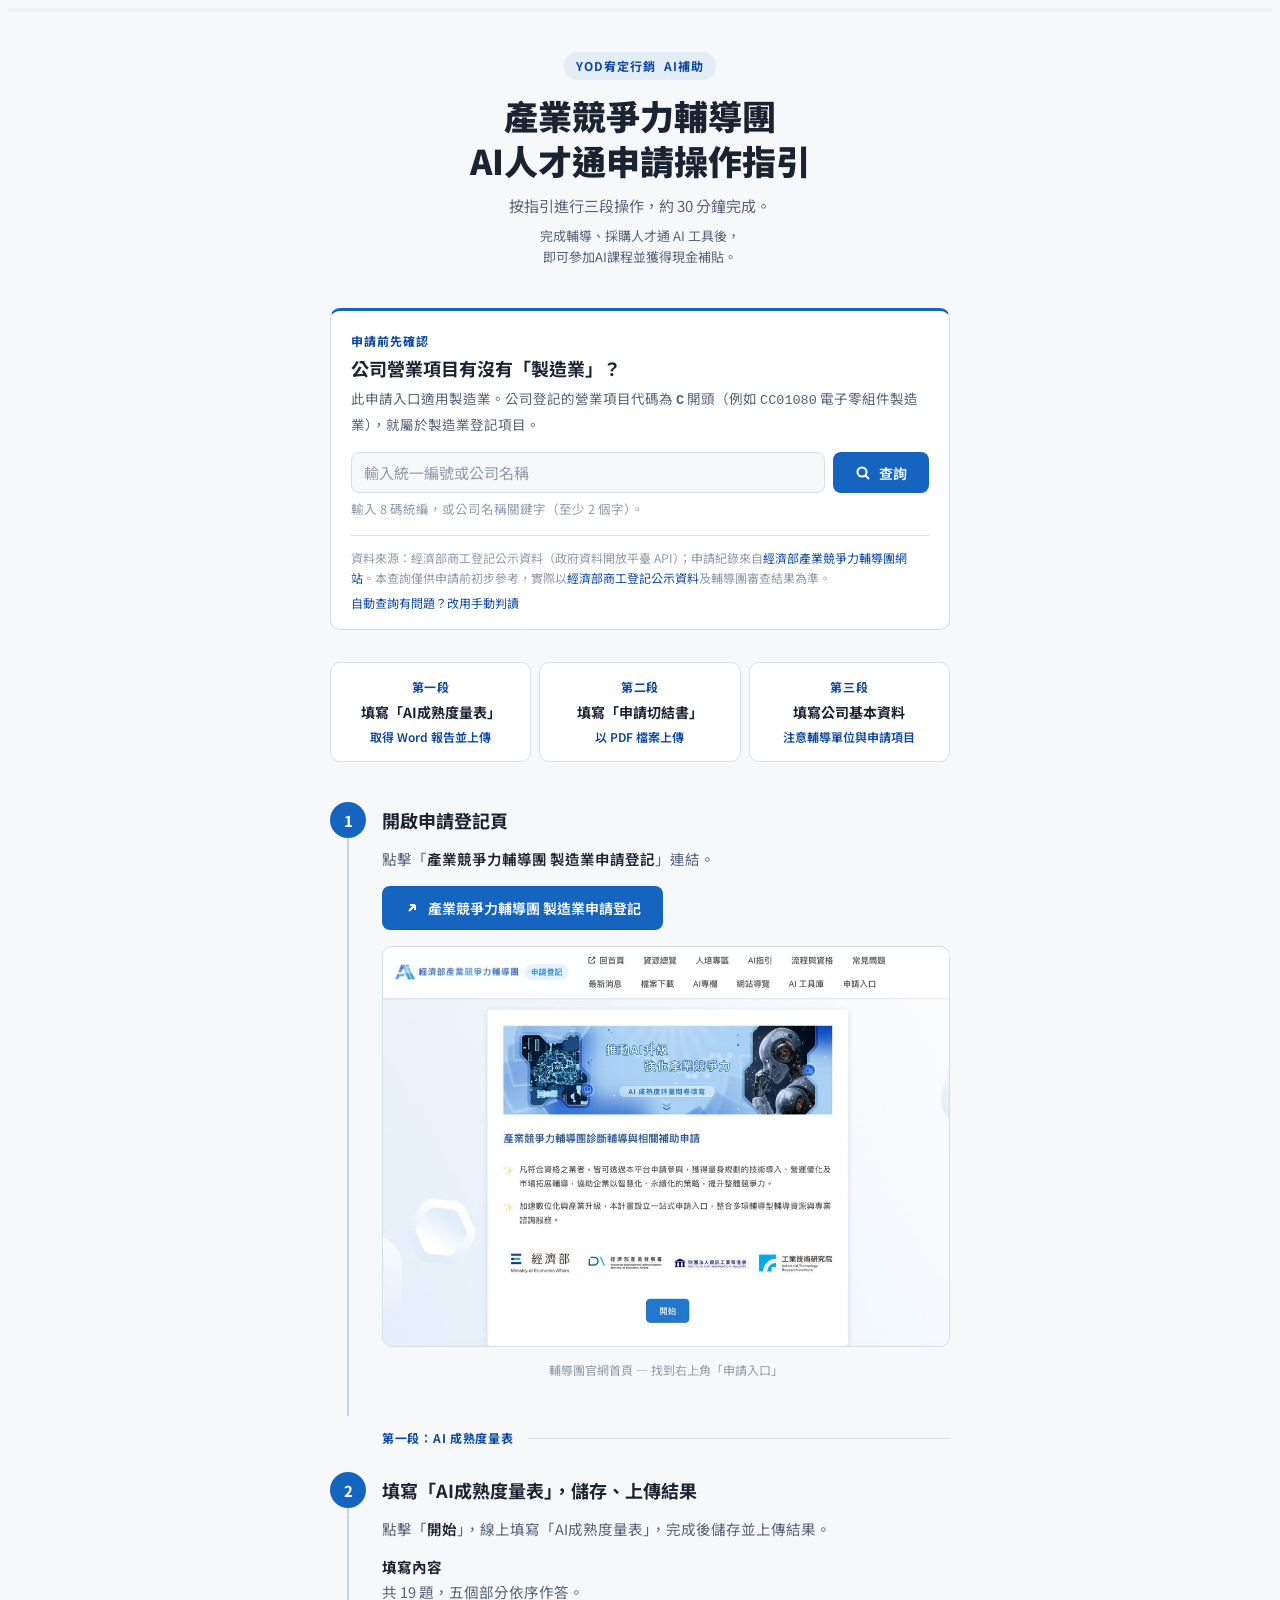
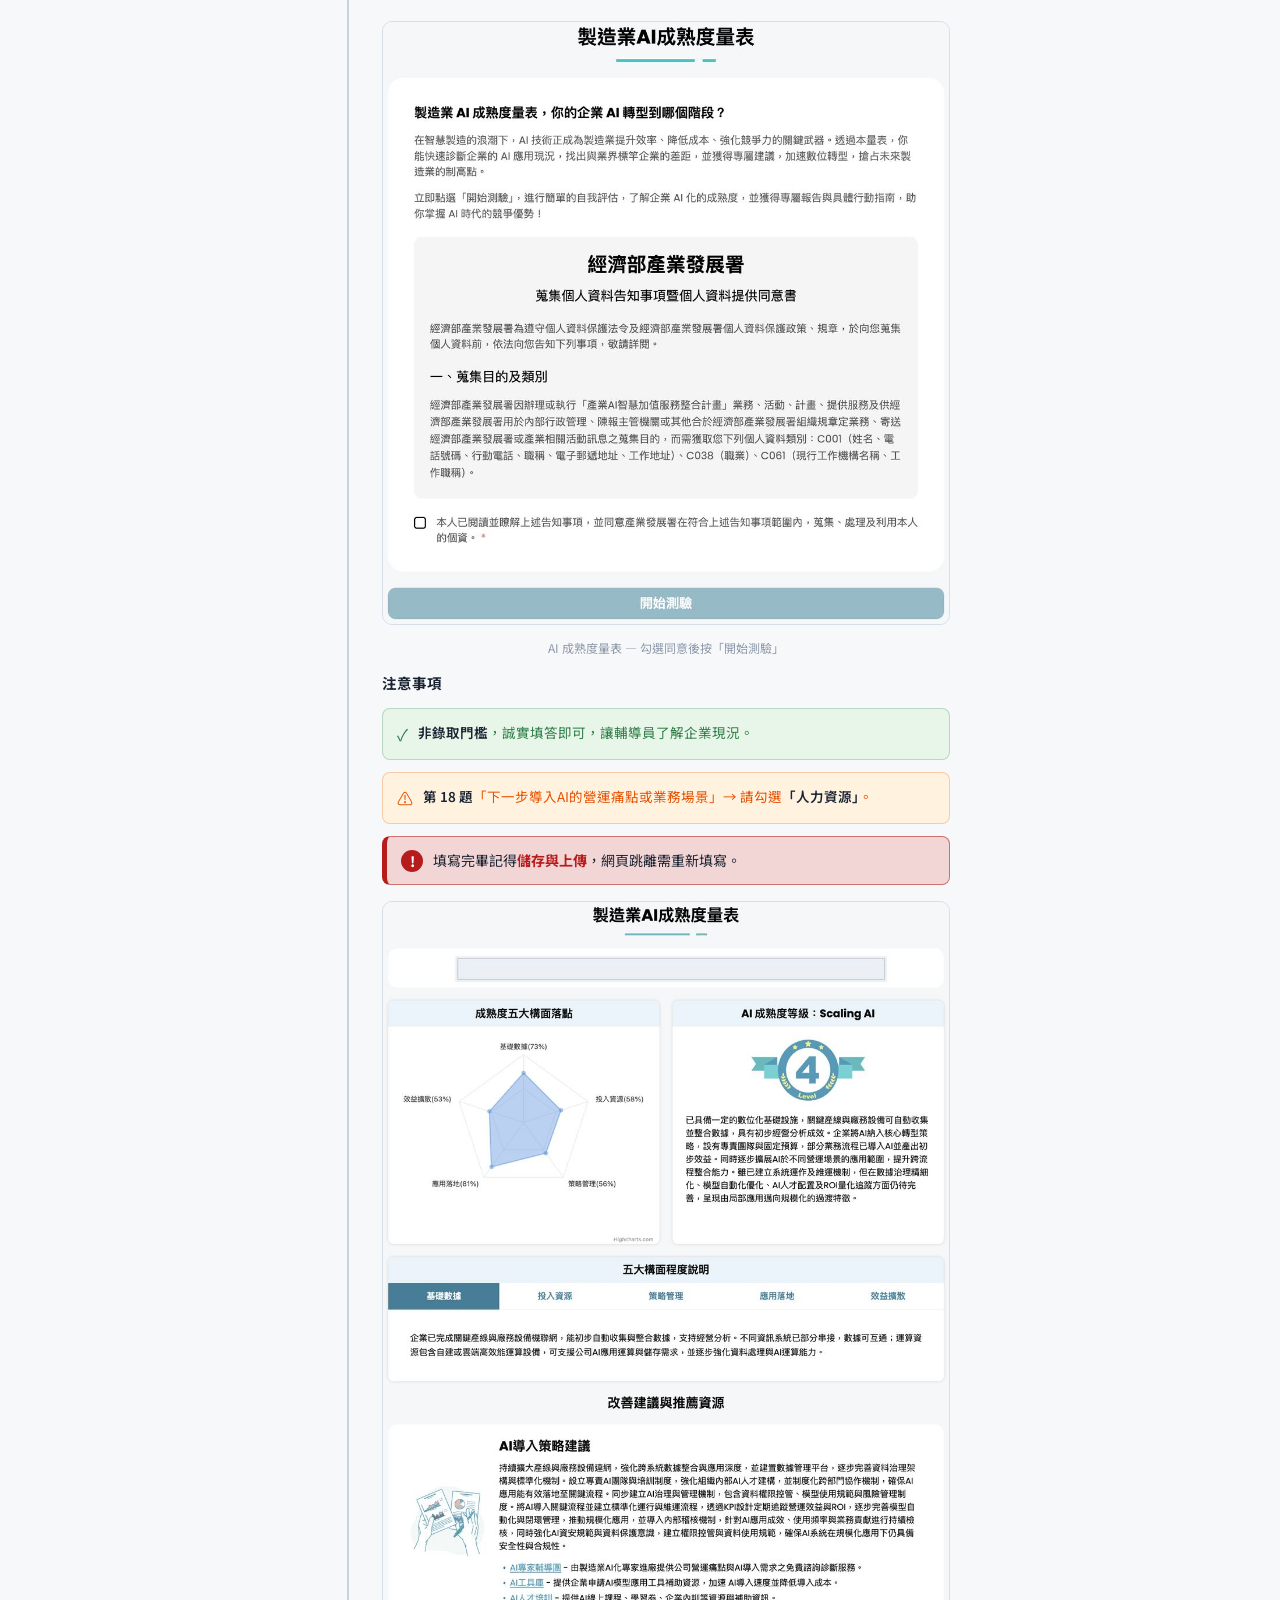
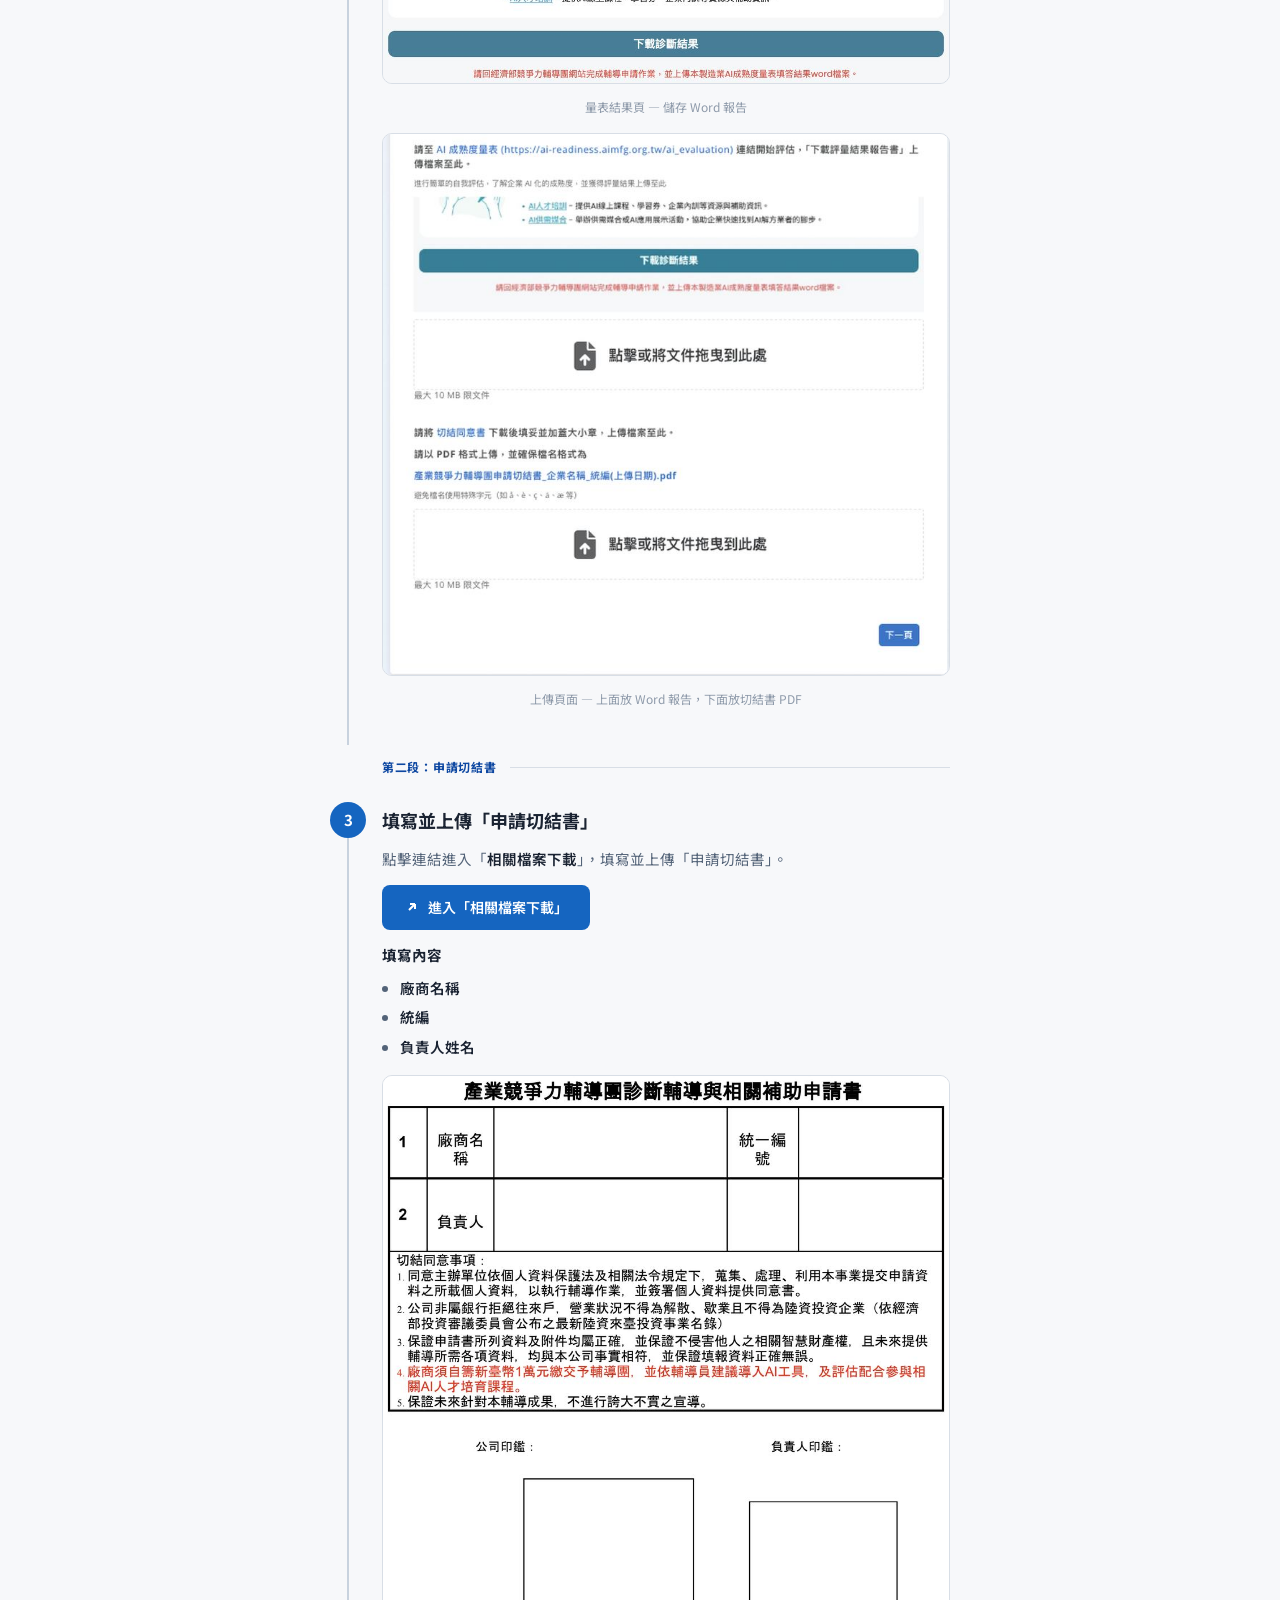
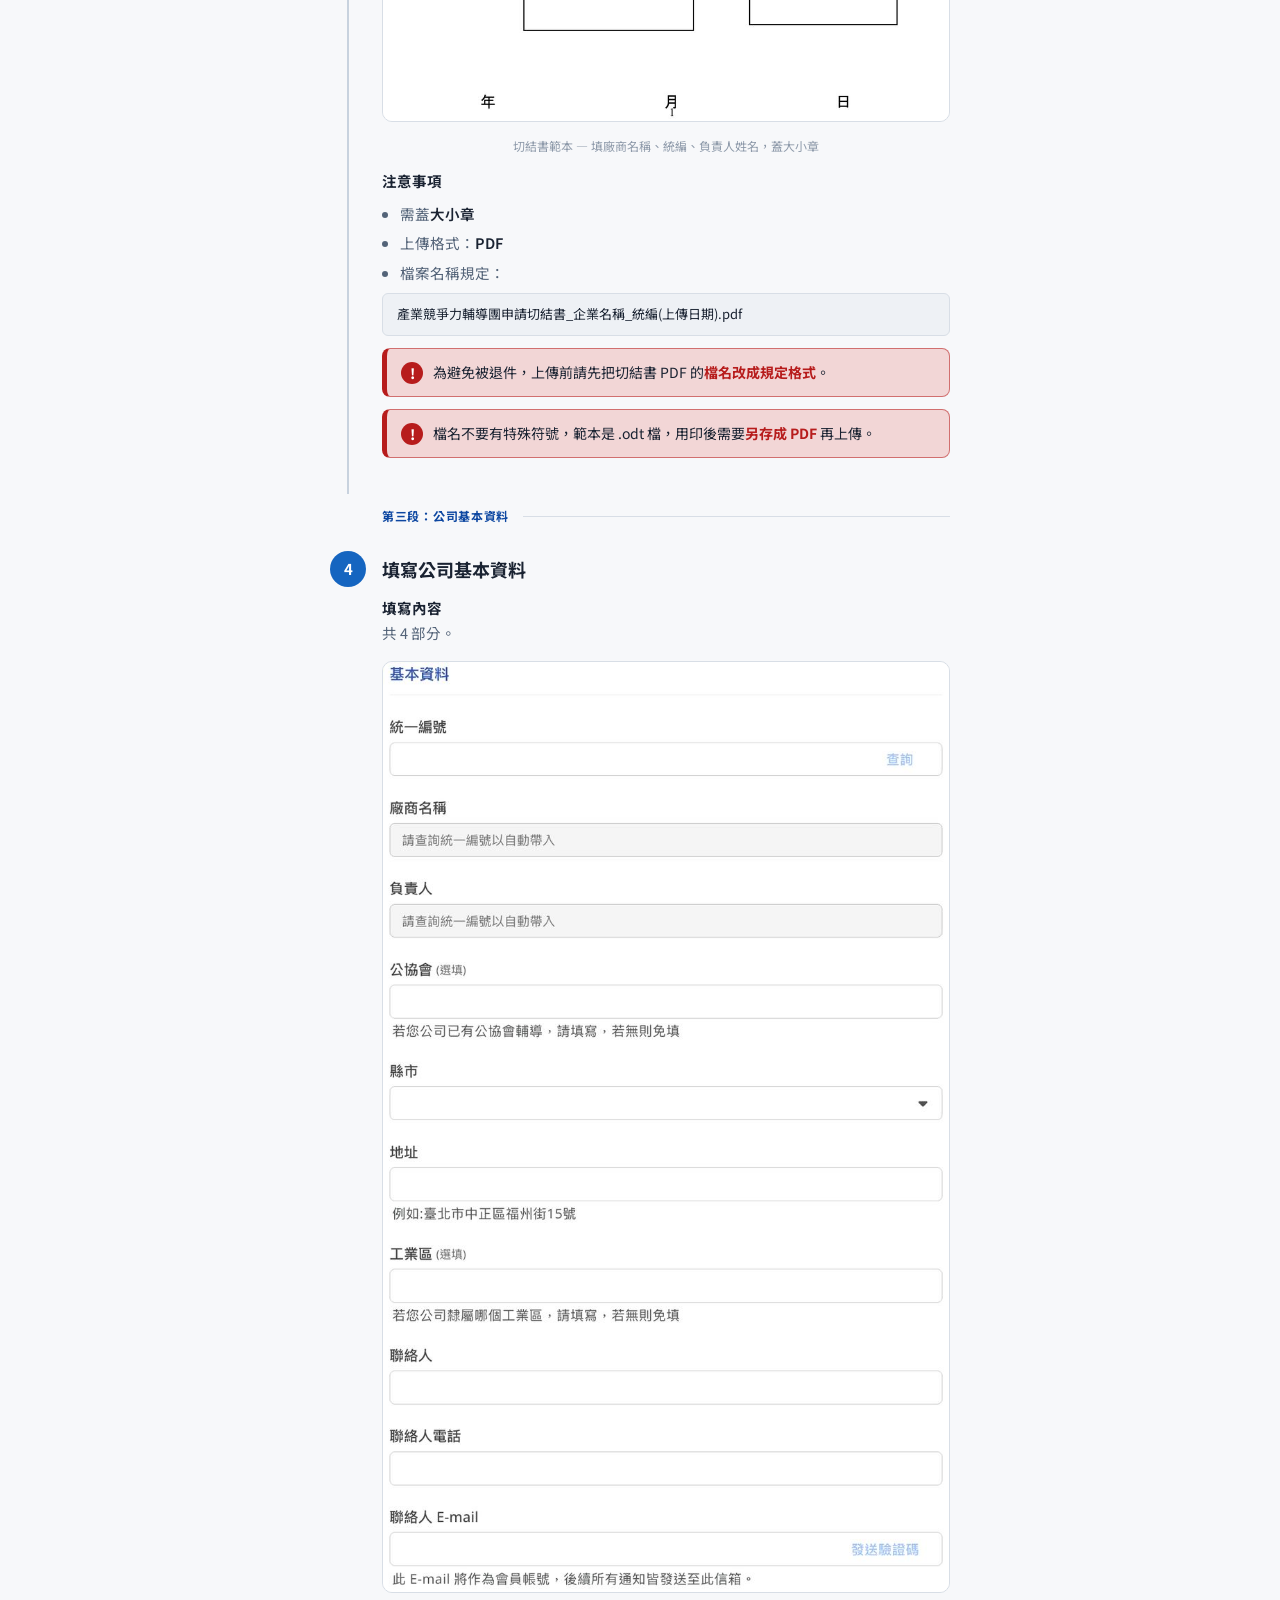
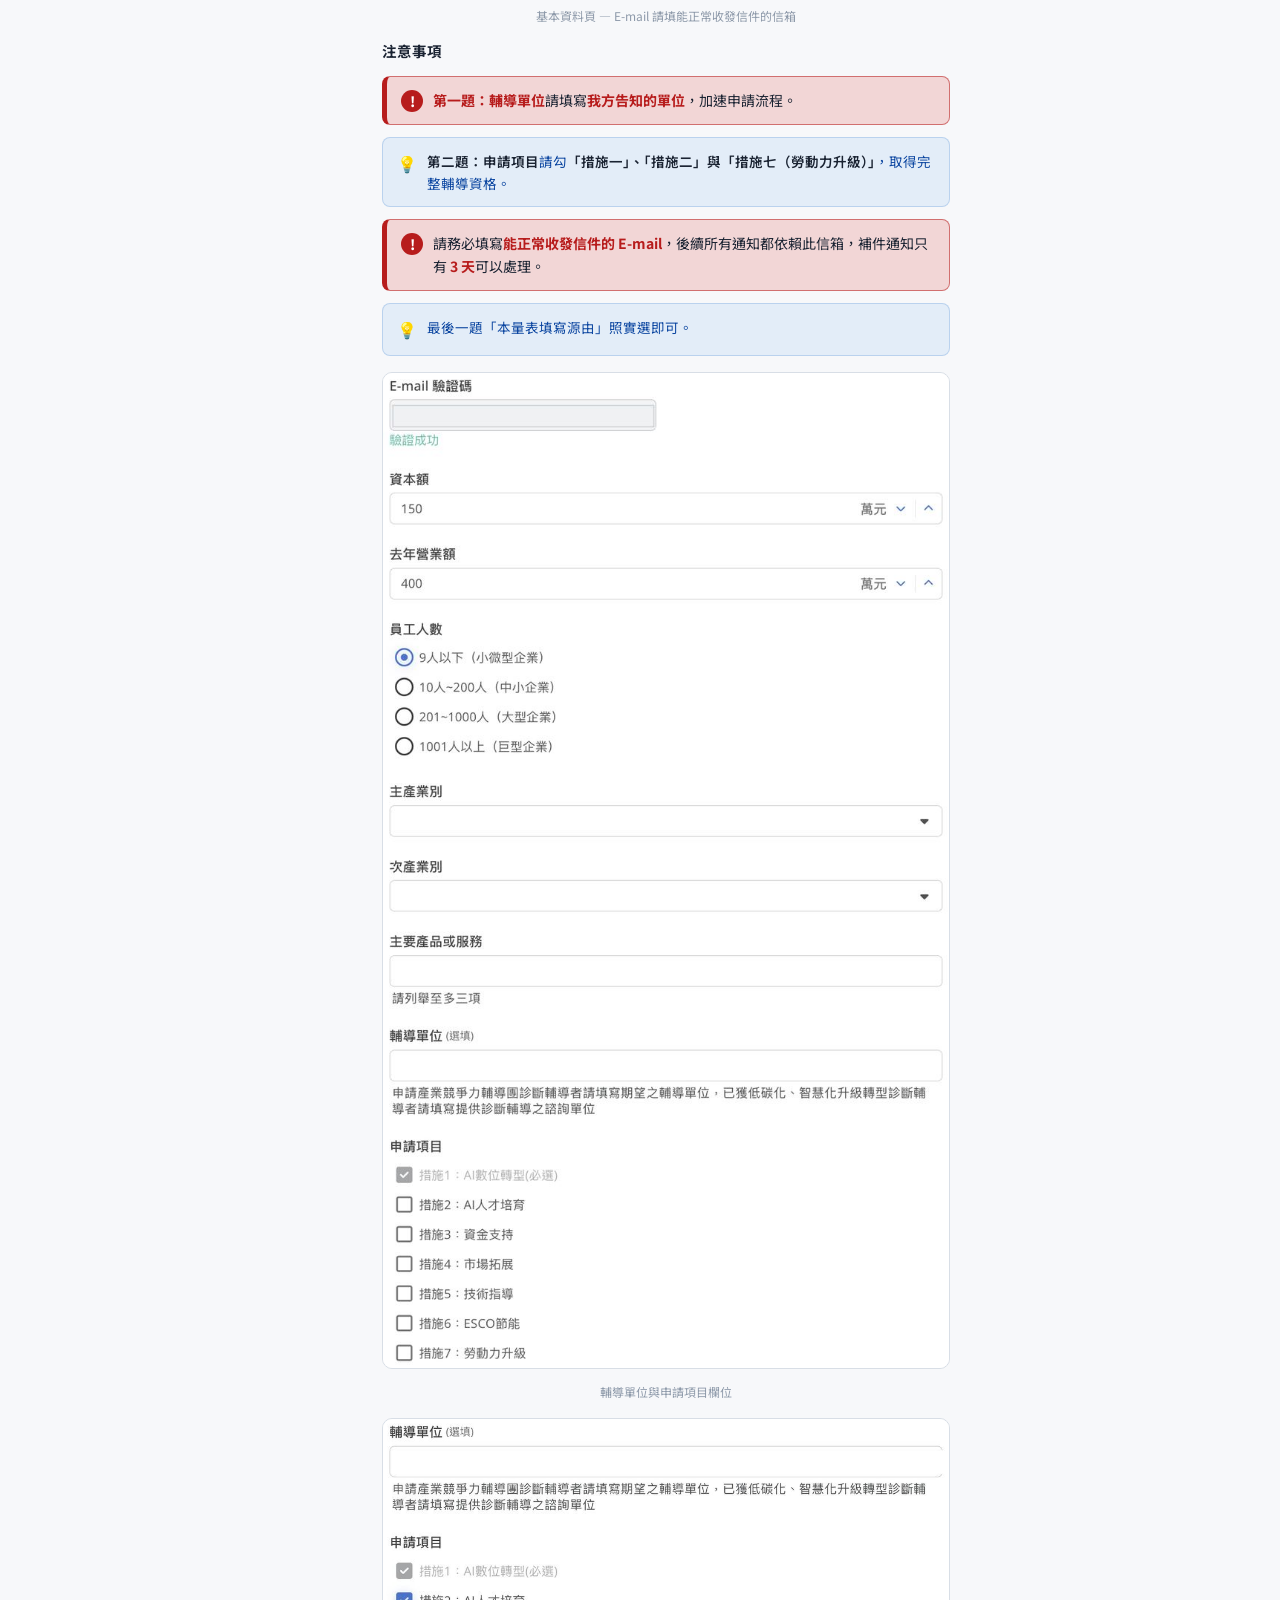
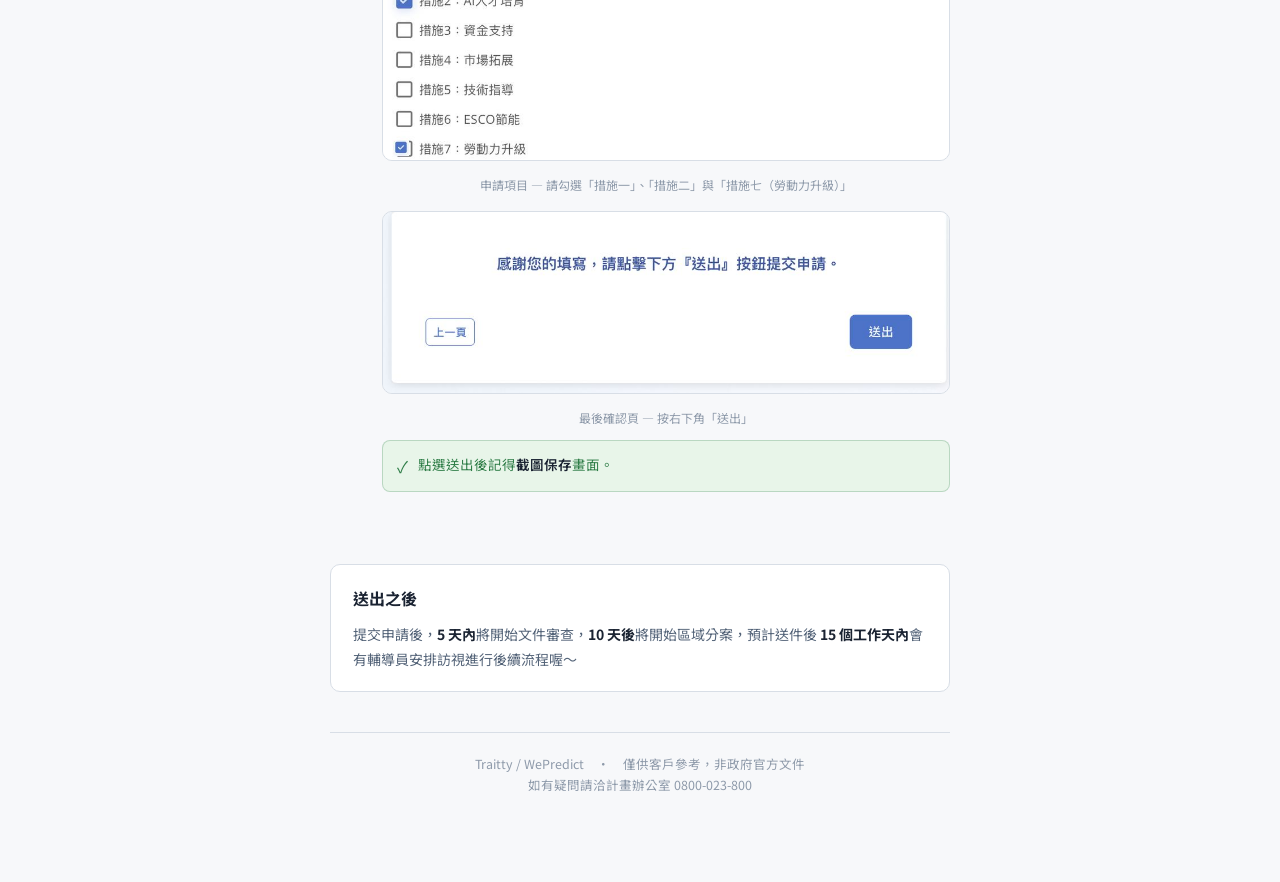
==== commit 50e517e9: "ida_ai: 副標改為「按指引進行三段操作，約 30 分鐘完成。」 Co-Authored-By: Claude Sonnet 5.5 <noreply@anthropic.com> Claude-" ====
--- a/ida_ai/index.html
+++ b/ida_ai/index.html
@@ -807,7 +807,7 @@
 <header class="header">
   <span class="badge">YOD宥定行銷&nbsp;&nbsp;AI補助</span>
   <h1>產業競爭力輔導團<br>AI人才通申請操作指引</h1>
-  <p class="sub">三段操作，按照以下指引進行，約 30 分鐘完成送件。</p>
+  <p class="sub">按指引進行三段操作，約 30 分鐘完成。</p>
   <p class="sub-note">完成輔導、採購人才通 AI 工具後，即可參加AI課程並獲得現金補貼。</p>
 </header>
 <section class="check" id="check" aria-labelledby="ck-h">
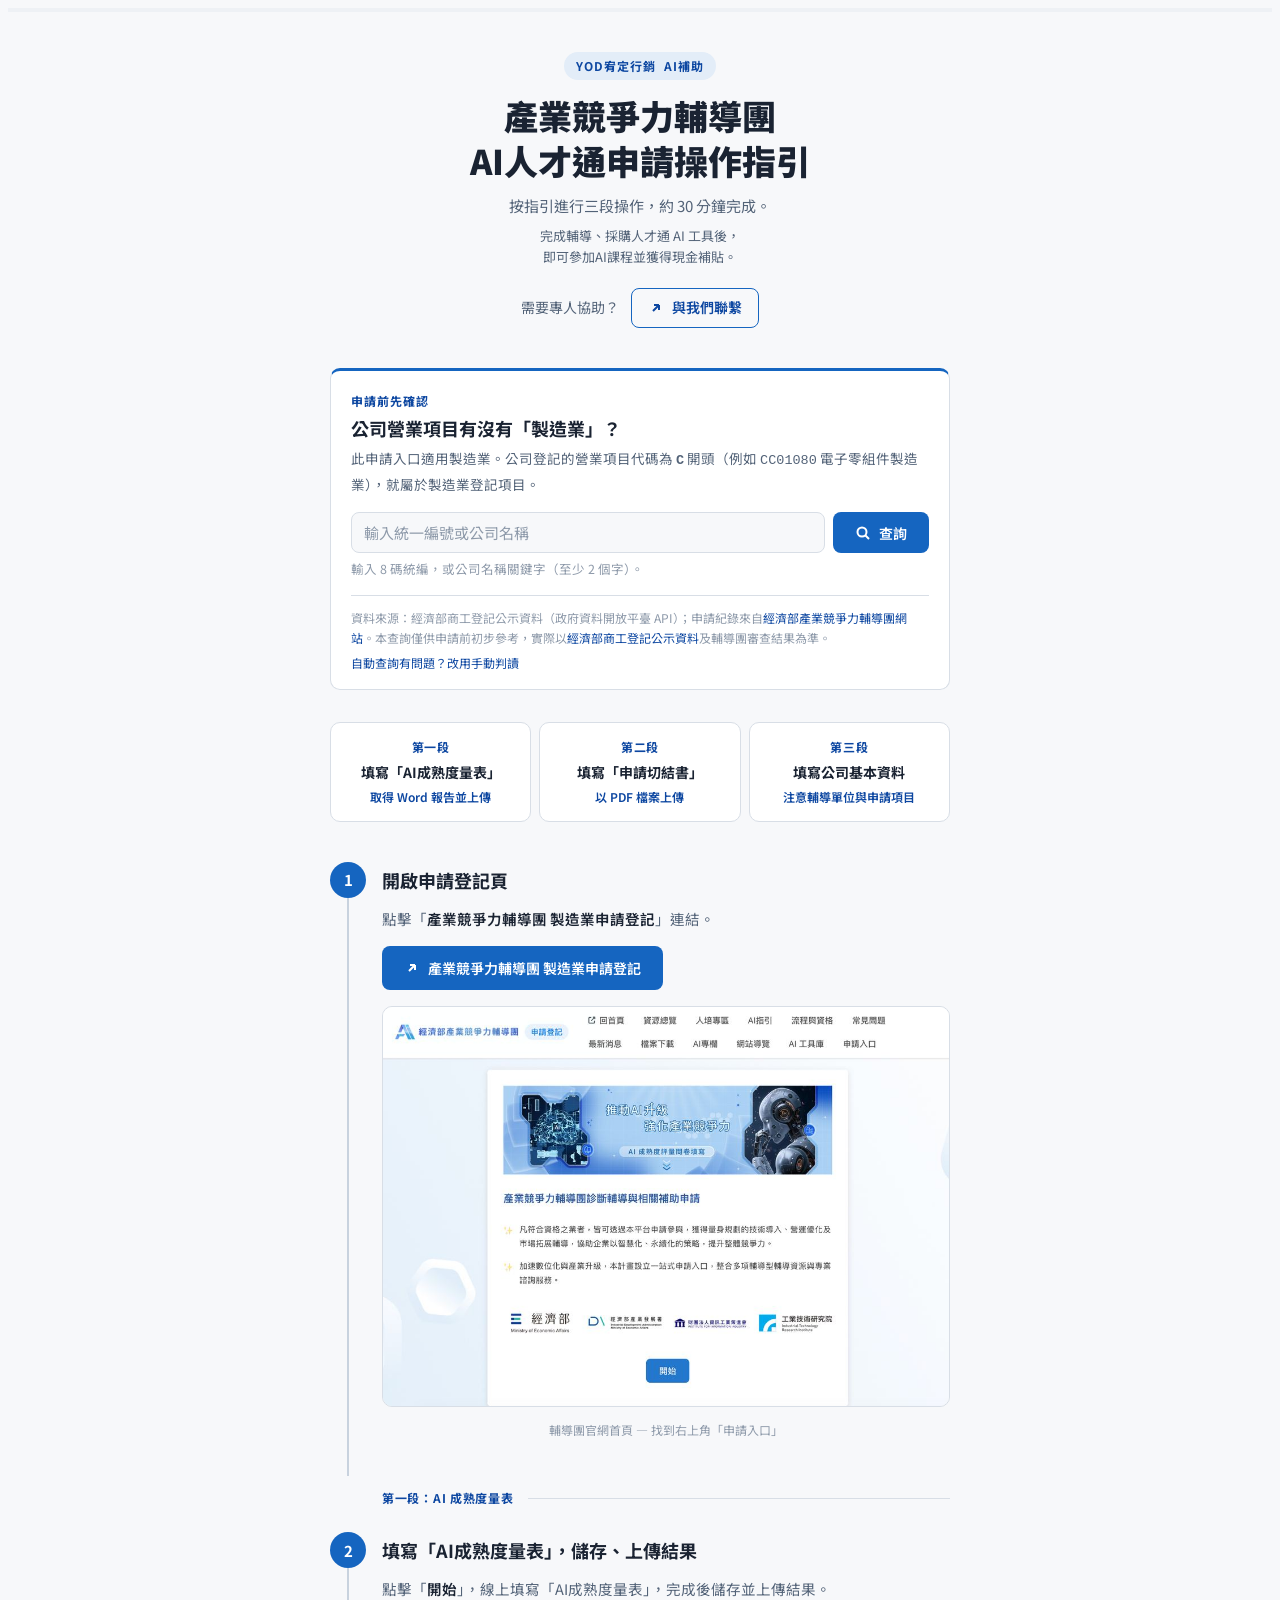
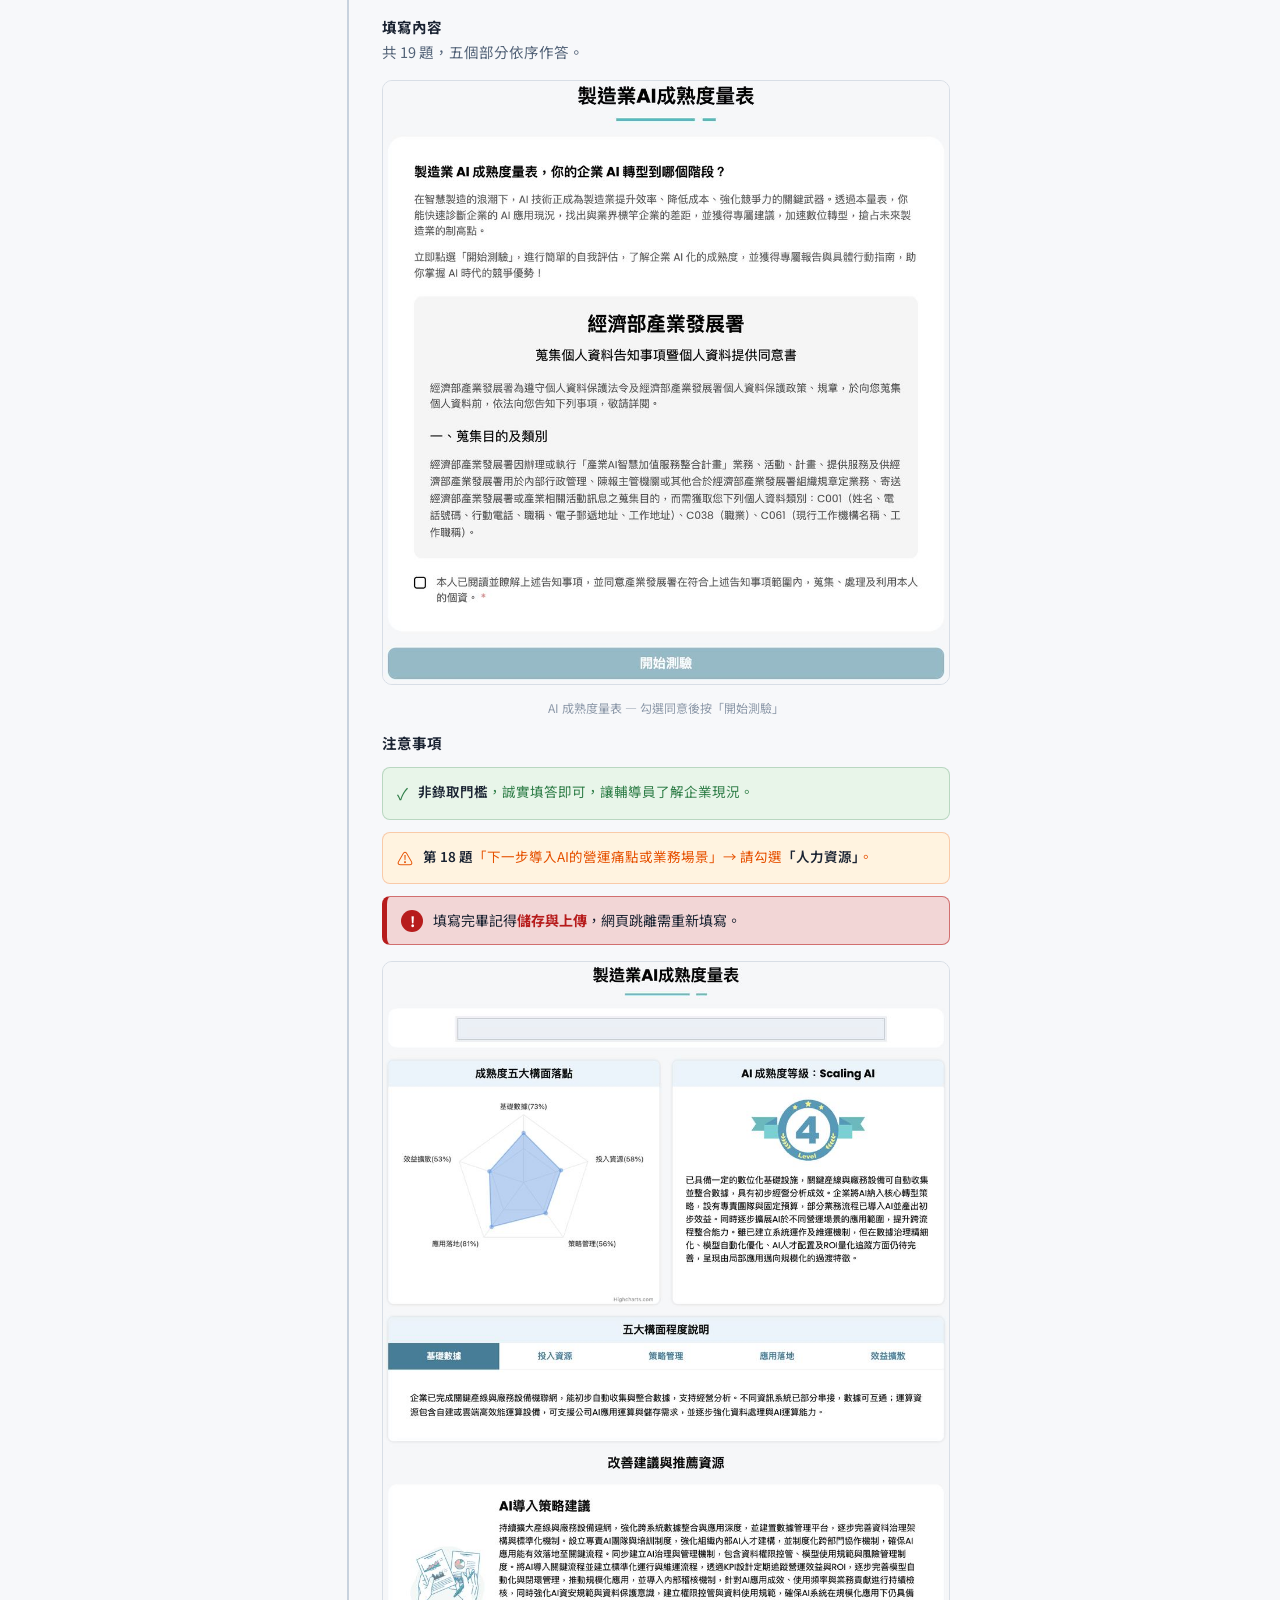
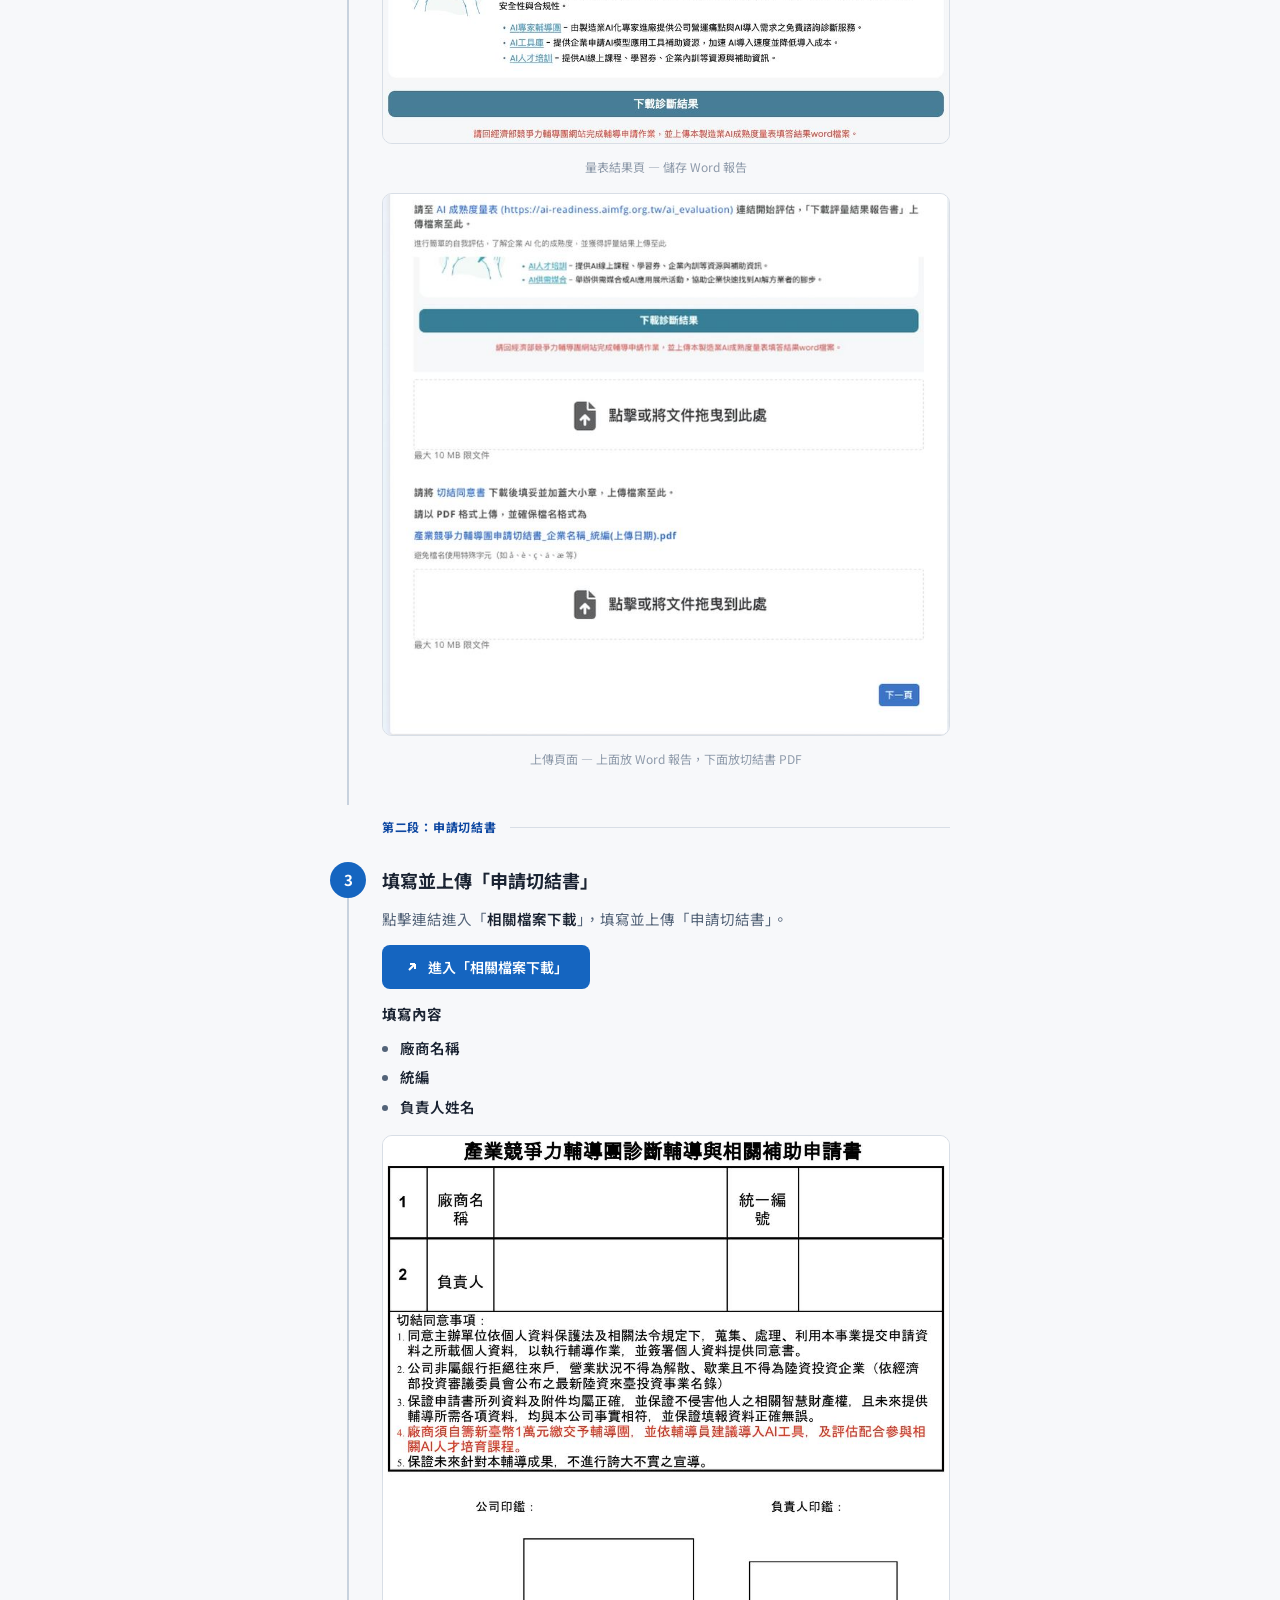
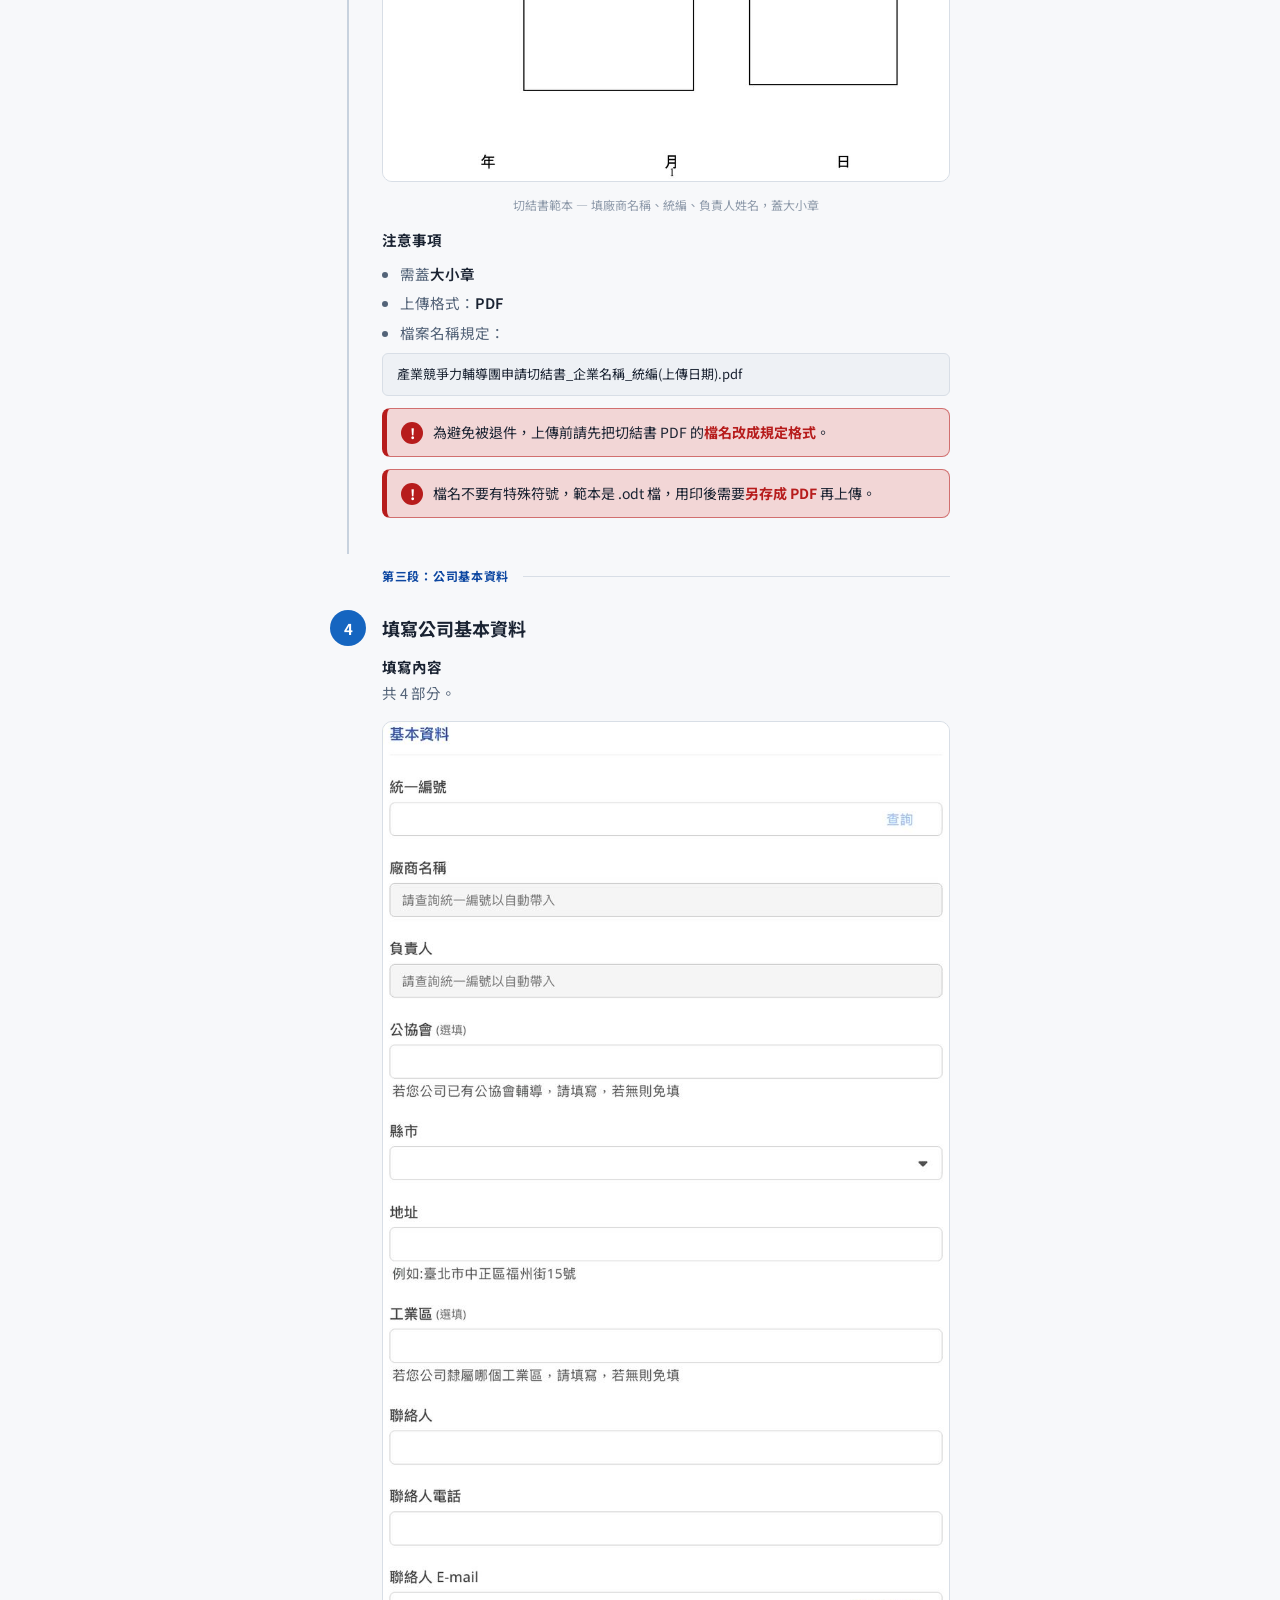
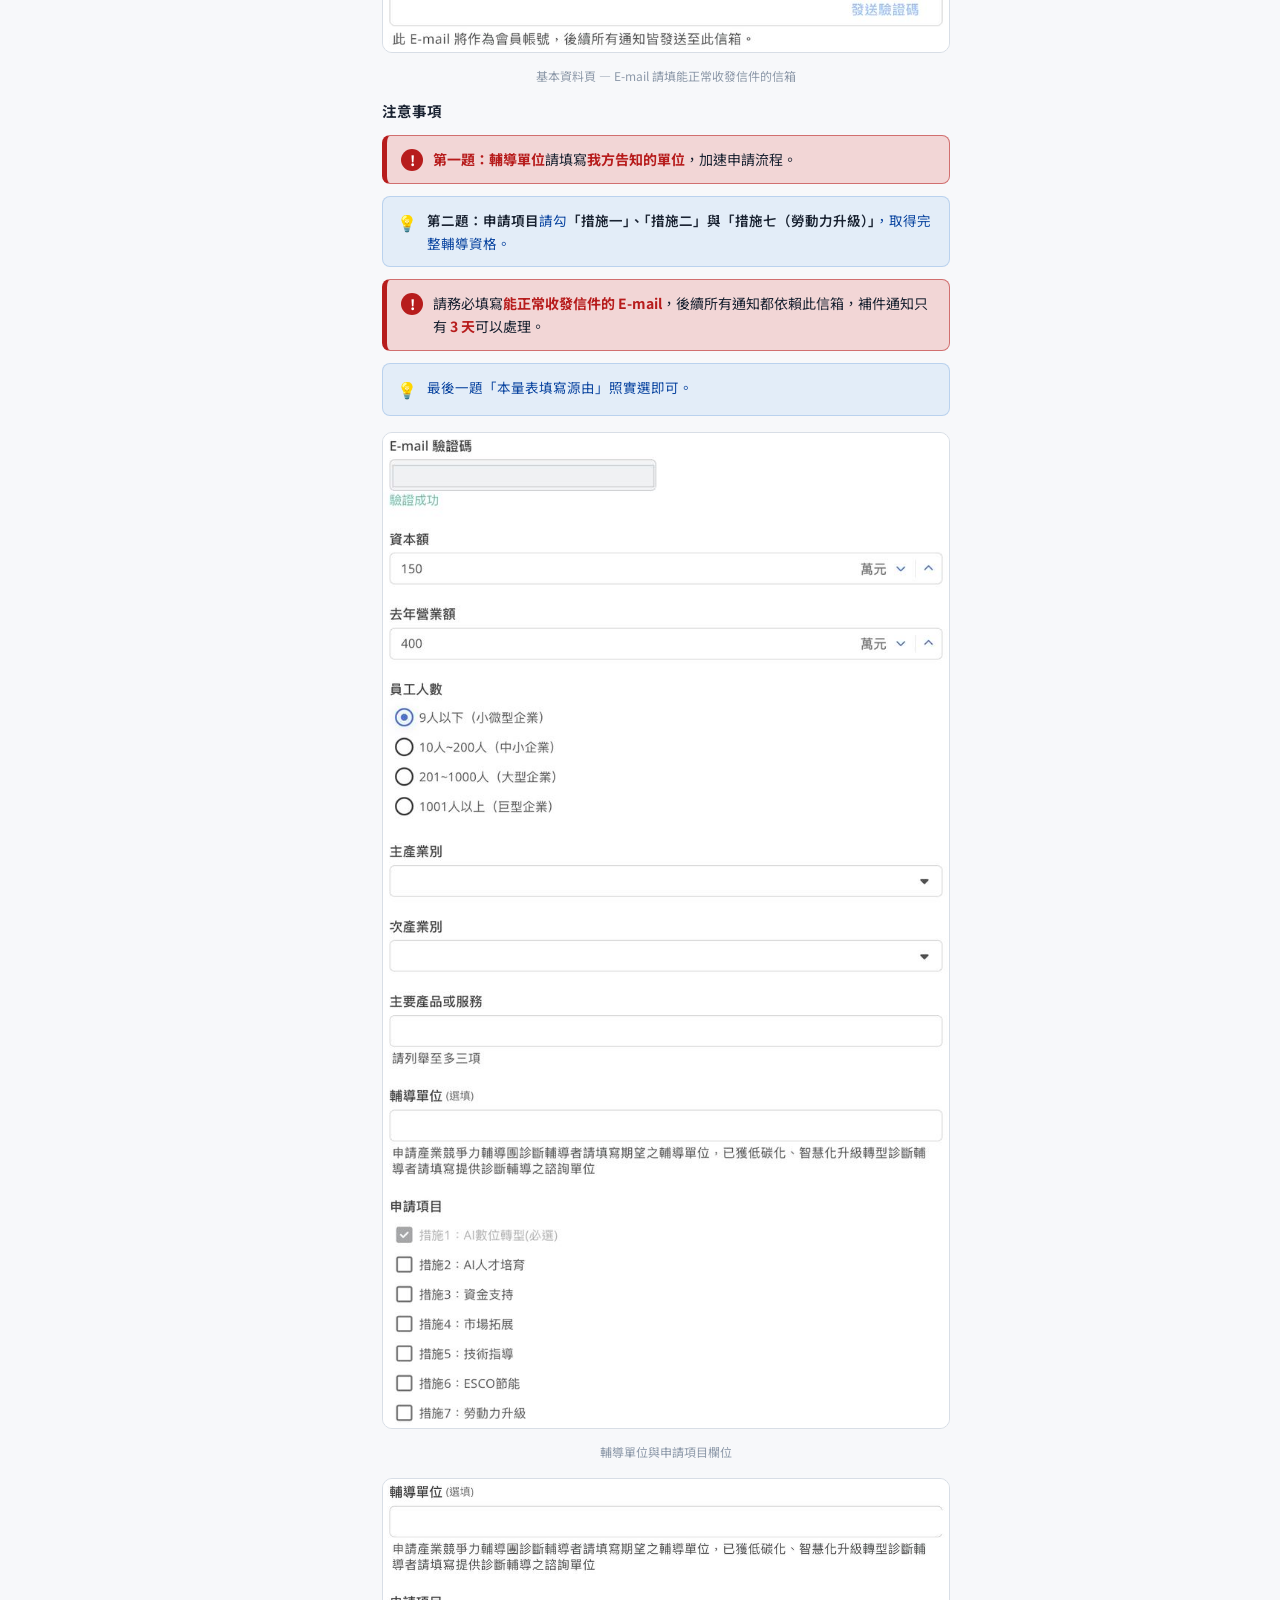
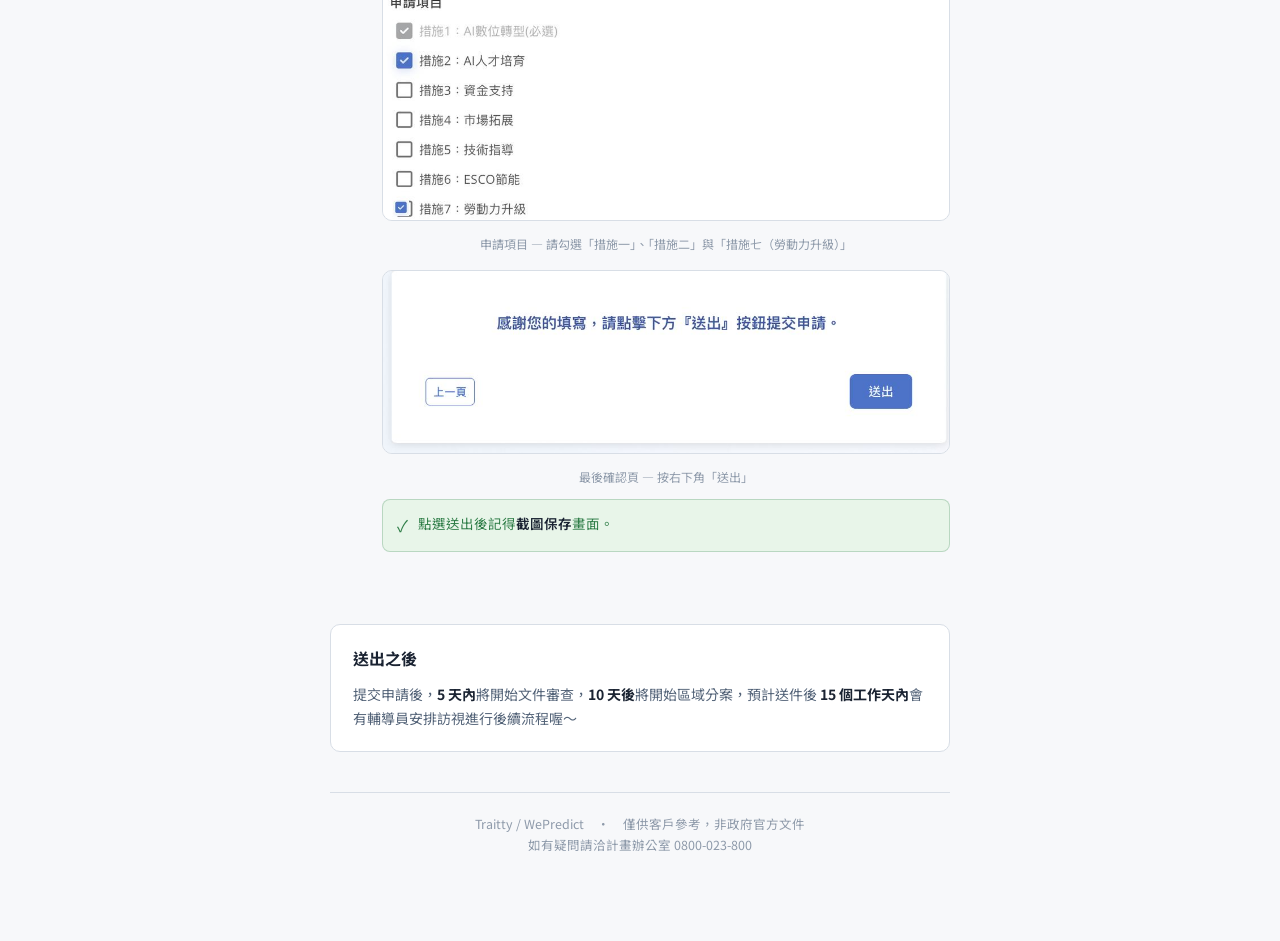
==== commit d51a3858: "ida_ai: 在「申請前先確認」上方加入「需要專人協助？」與聯繫按鈕 Co-Authored-By: Claude Opus 5.5 <noreply@anthropic.com> Claude-S" ====
--- a/ida_ai/index.html
+++ b/ida_ai/index.html
@@ -143,6 +143,23 @@
   margin: 8px auto 0;
   text-wrap: balance;
 }
+.header .help {
+  display: flex;
+  align-items: center;
+  justify-content: center;
+  flex-wrap: wrap;
+  gap: 8px 12px;
+  margin-top: 20px;
+  font-size: 14px;
+  color: var(--ink-2);
+}
+.cta.cta-ghost {
+  background: transparent;
+  color: var(--accent-text);
+  border: 1.5px solid var(--accent);
+  padding: 7px 16px;
+}
+.cta.cta-ghost:hover { background: var(--accent-soft); }
 
 /* ── Overview cards ── */
 .overview {
@@ -809,6 +826,10 @@
   <h1>產業競爭力輔導團<br>AI人才通申請操作指引</h1>
   <p class="sub">按指引進行三段操作，約 30 分鐘完成。</p>
   <p class="sub-note">完成輔導、採購人才通 AI 工具後，即可參加AI課程並獲得現金補貼。</p>
+  <div class="help">
+    <span>需要專人協助？</span>
+    <a class="cta cta-ghost" href="https://lin.ee/zyP81tn" target="_blank" rel="noopener"><svg width="16" height="16" fill="none" stroke="currentColor" stroke-width="2" aria-hidden="true"><path d="M5 11L11 5M11 5H6M11 5V10"/></svg>與我們聯繫</a>
+  </div>
 </header>
 <section class="check" id="check" aria-labelledby="ck-h">
   <div class="check-kicker">申請前先確認</div>
